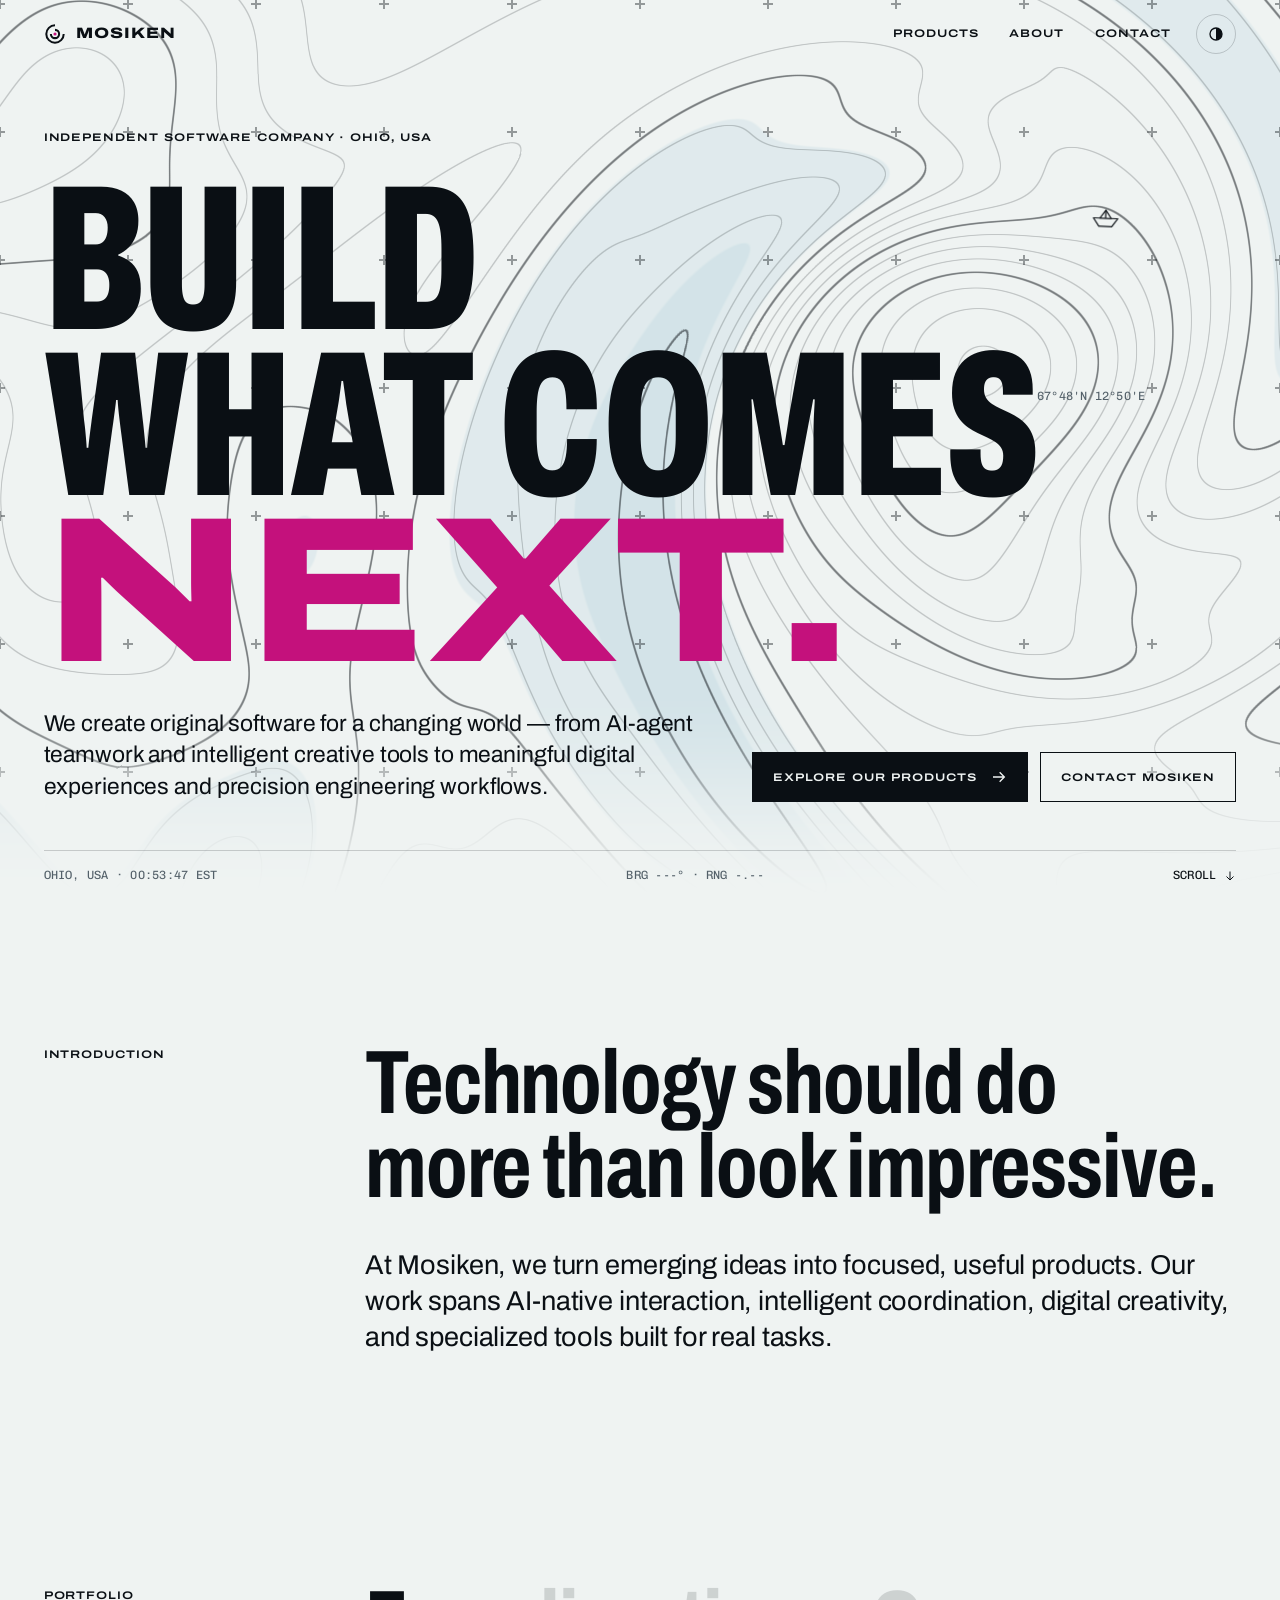
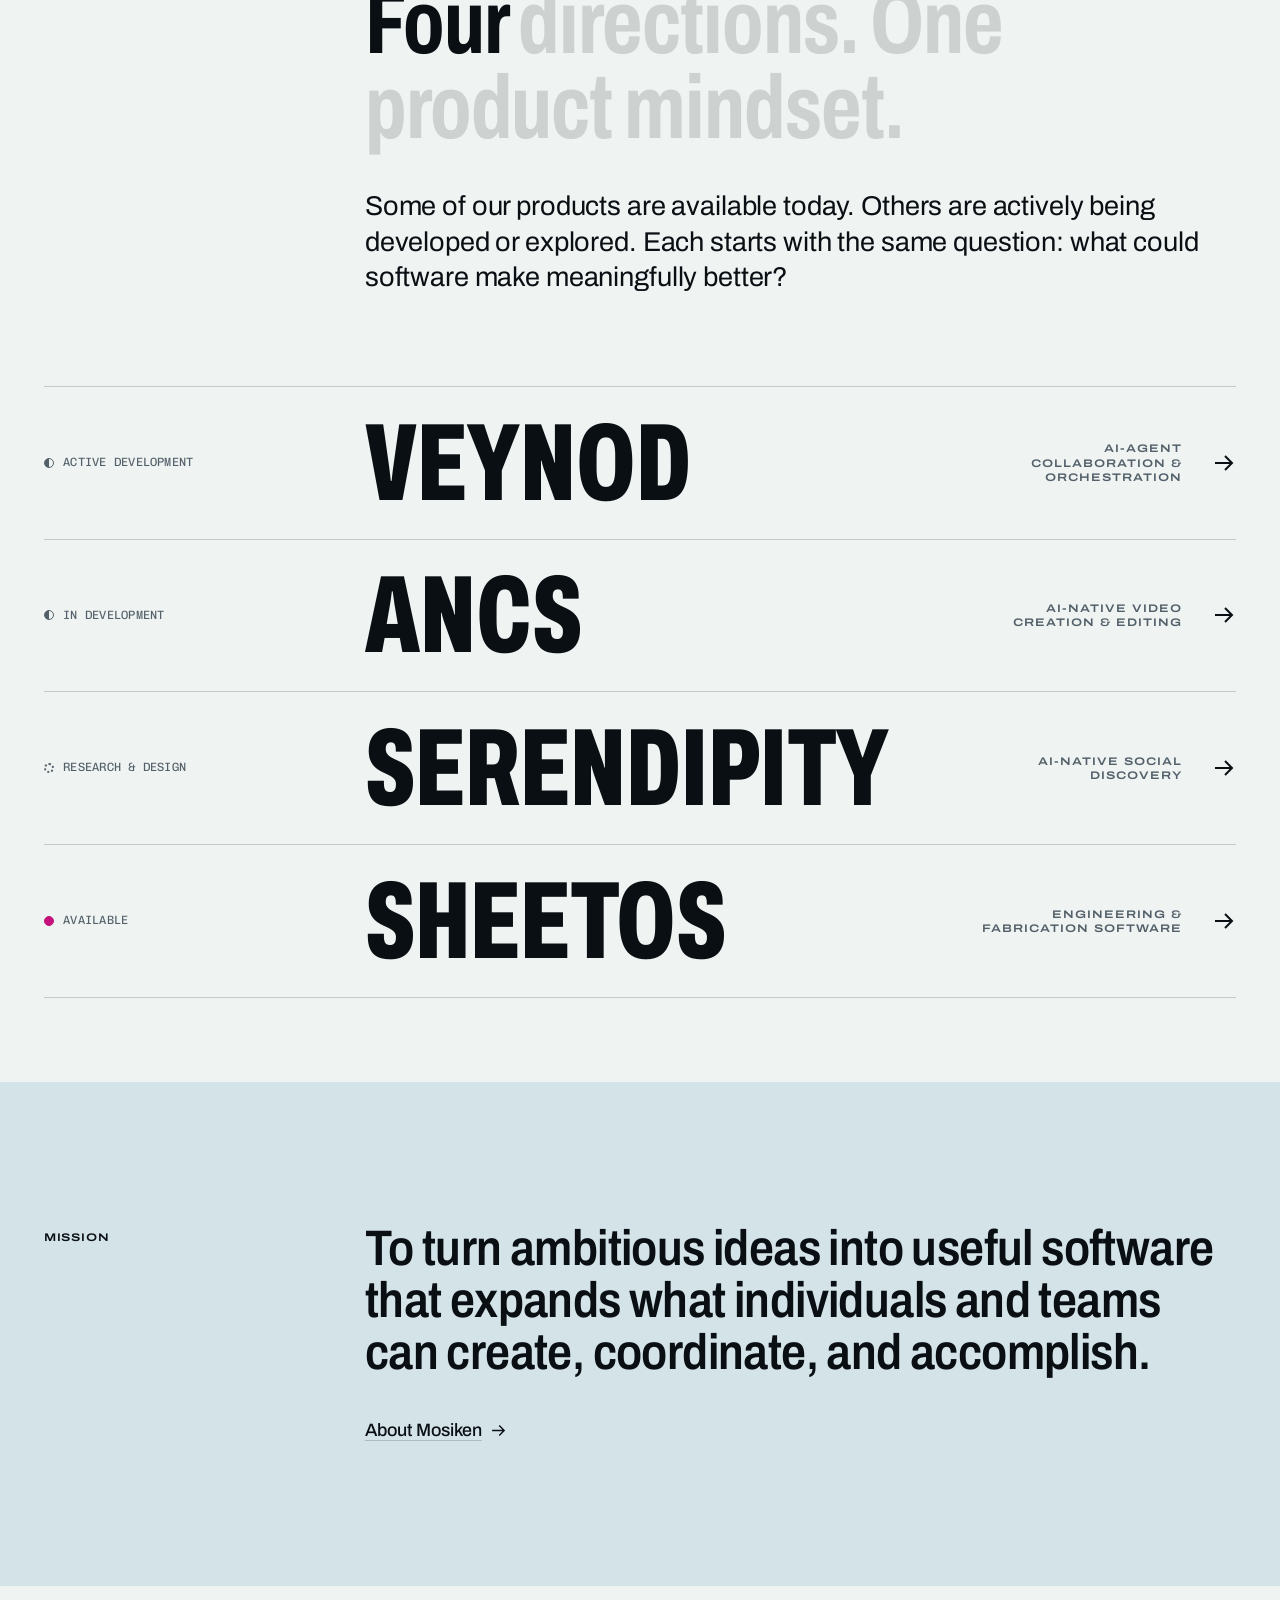
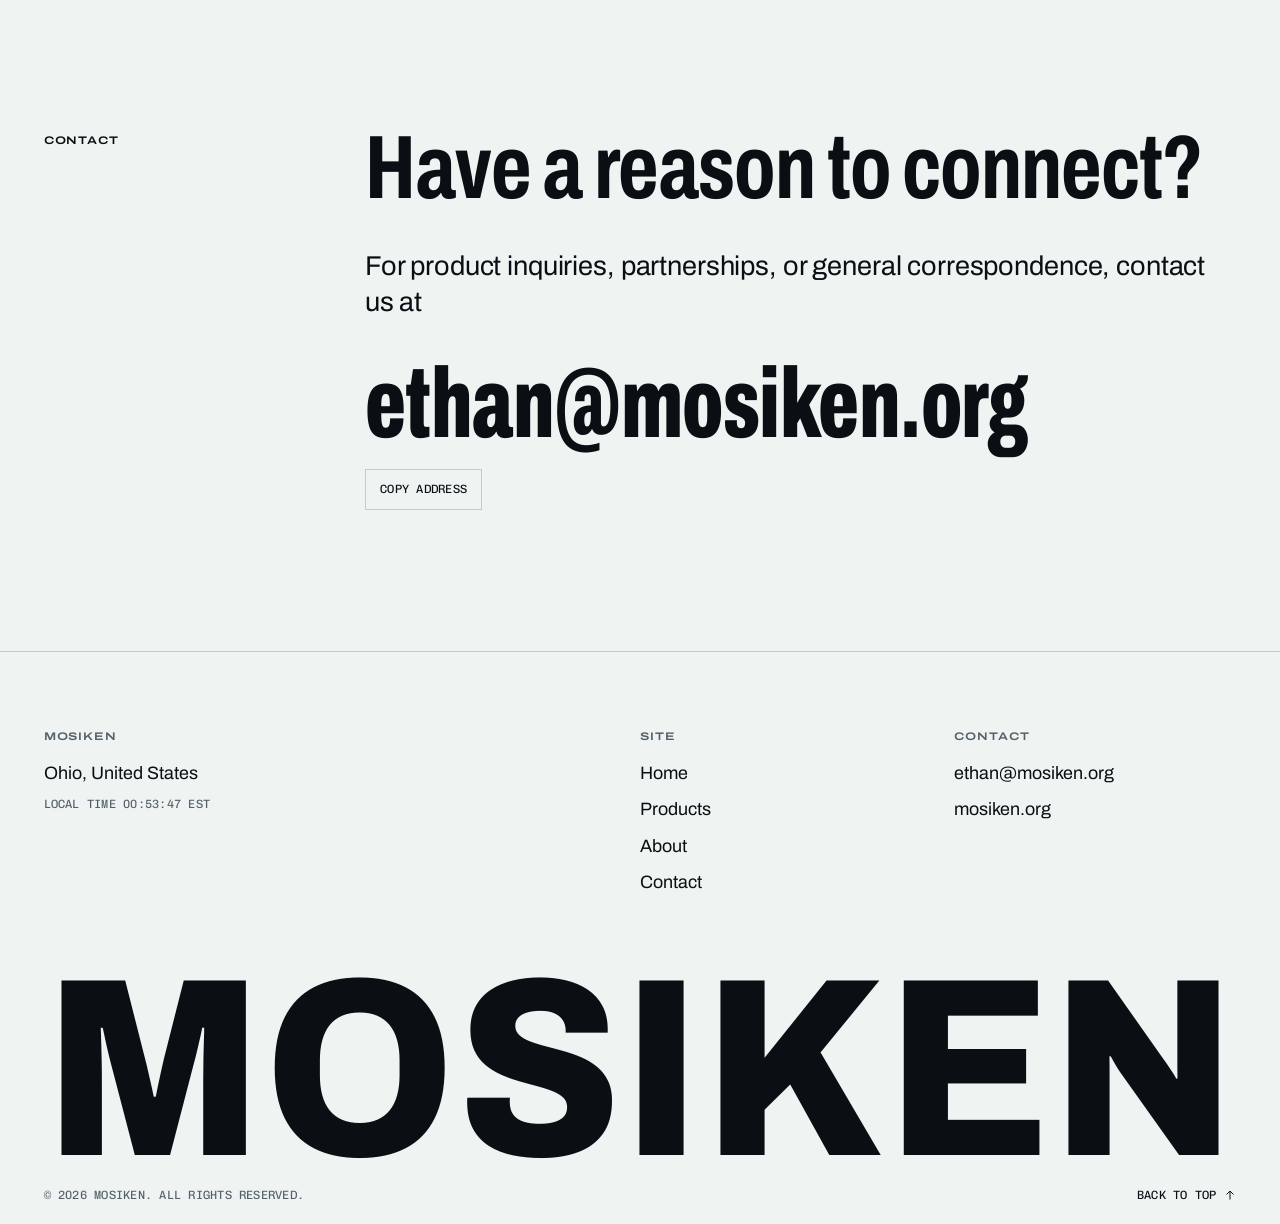
==== index.html @ 94ff61d7 "Build the Mosiken company website A static, dependency-free site for mosiken.org: home, products, ab" ====
<!doctype html>
<!--
  MOSIKEN · mosiken.org

  He'ershingenmosiken is not one place. It is two.
  The second one: 67°44'45"N 12°45'19"E.
-->
<html lang="en">
<head>
  <meta charset="utf-8">
  <meta name="viewport" content="width=device-width, initial-scale=1, viewport-fit=cover">
  <title>Mosiken | AI-Native Software &amp; Digital Product Development</title>
  <meta name="description" content="Mosiken is an Ohio-based software company developing AI-native platforms, creative tools, social applications, and specialized engineering software. Explore our products.">
  <link rel="canonical" href="https://mosiken.org/">
  <meta name="theme-color" content="#EFF3F2" media="(prefers-color-scheme: light)">
  <meta name="theme-color" content="#06090C" media="(prefers-color-scheme: dark)">
  <meta property="og:type" content="website">
  <meta property="og:site_name" content="Mosiken">
  <meta property="og:title" content="Mosiken — Build What Comes Next.">
  <meta property="og:description" content="Original software products across AI collaboration, creative technology, human connection, and engineering.">
  <meta property="og:url" content="https://mosiken.org/">
  <meta property="og:image" content="https://mosiken.org/assets/img/og.png">
  <meta property="og:image:width" content="1200">
  <meta property="og:image:height" content="630">
  <meta property="og:image:alt" content="Mosiken — Build What Comes Next.">
  <meta name="twitter:card" content="summary_large_image">
  <link rel="icon" href="favicon.svg" type="image/svg+xml">
  <link rel="icon" href="favicon.ico" sizes="32x32">
  <link rel="apple-touch-icon" href="assets/img/apple-touch-icon.png">
  <link rel="manifest" href="site.webmanifest">
  <link rel="preload" href="assets/fonts/archivo-variable.woff2" as="font" type="font/woff2" crossorigin>
  <link rel="stylesheet" href="assets/css/main.css">
  <script>(function(){var d=document.documentElement;d.classList.add('js');try{var t=localStorage.getItem('mosiken-theme');if(t==='dark'||t==='light')d.dataset.theme=t}catch(e){}if('IntersectionObserver'in window&&!matchMedia('(prefers-reduced-motion: reduce)').matches){d.classList.add('js-reveal');setTimeout(function(){if(!window.__mosiken)d.classList.remove('js-reveal')},4000)}})();</script>
  <script type="module" src="assets/js/main.js"></script>
  <script type="application/ld+json">{"@context":"https://schema.org","@type":"Organization","name":"Mosiken","url":"https://mosiken.org","logo":"https://mosiken.org/assets/img/icon-512.png","email":"ethan@mosiken.org","slogan":"Build What Comes Next.","description":"Mosiken is an Ohio-based software company developing AI-native platforms, creative tools, intelligent applications, and specialized engineering software.","address":{"@type":"PostalAddress","addressRegion":"OH","addressCountry":"US"}}</script>
</head>
<body>
  <a class="skip" id="top" href="#main">Skip to content</a>

  <header class="site-header">
    <div class="wrap site-header__in">
      <a class="brand" href="index.html" aria-label="Mosiken home">
        <svg class="brand__mark" viewBox="0 0 24 24" fill="none" stroke="currentColor" stroke-width="2.2" aria-hidden="true">
          <path d="M12 2.5a9.5 9.5 0 1 0 9.5 9.5"/>
          <path d="M12 7.5a4.5 4.5 0 1 1-4.5 4.5"/>
          <circle class="eye" cx="12" cy="12" r="1.7"/>
        </svg>
        <span>Mosiken</span>
      </a>
      <div class="site-header__tools">
        <nav class="nav" id="site-nav" aria-label="Primary">
          <a class="nav__home" href="index.html" aria-current="page">Home</a>
          <a href="products.html">Products</a>
          <a href="about.html">About</a>
          <a href="contact.html">Contact</a>
        </nav>
        <button class="icon-btn theme-toggle" type="button" data-theme-toggle aria-label="Switch theme">
          <svg viewBox="0 0 24 24" aria-hidden="true">
            <circle cx="12" cy="12" r="9" fill="none" stroke="currentColor" stroke-width="2"/>
            <path d="M12 3a9 9 0 0 1 0 18z" fill="currentColor"/>
          </svg>
        </button>
        <button class="menu-toggle" type="button" data-menu-toggle aria-expanded="false" aria-controls="site-nav">Menu</button>
      </div>
    </div>
  </header>

  <main id="main">
    <section class="hero" aria-labelledby="hero-title">
      <canvas class="field" data-field aria-hidden="true"></canvas>
      <p class="eye-mark mono" aria-hidden="true">67°48'N 12°50'E</p>
      <div class="wrap hero__body">
        <p class="label">Independent software company · Ohio, USA</p>
        <h1 class="hero__title" id="hero-title">
          <span class="w" style="--n:0"><span>Build</span></span>
          <span class="br"></span>
          <span class="w" style="--n:1"><span>What</span></span>
          <span class="w" style="--n:2"><span>Comes</span></span>
          <span class="br"></span>
          <span class="w w--wide" style="--n:3"><span>Next.</span></span>
        </h1>
        <div class="hero__foot">
          <p class="lead">We create original software for a changing world — from AI-agent teamwork and intelligent creative tools to meaningful digital experiences and precision engineering workflows.</p>
          <div class="actions">
            <a class="btn" href="products.html">Explore Our Products <span class="i i--right" aria-hidden="true"></span></a>
            <a class="btn btn--ghost" href="contact.html">Contact Mosiken</a>
          </div>
        </div>
      </div>
      <div class="wrap">
        <div class="strip mono">
          <p>Ohio, USA · <span data-clock>Eastern Time</span></p>
          <p class="strip__readout" data-readout aria-hidden="true">BRG ---° · RNG -.--</p>
          <a href="#intro">Scroll <span class="i i--down" aria-hidden="true"></span></a>
        </div>
      </div>
    </section>

    <section class="section" id="intro" aria-labelledby="intro-title">
      <div class="wrap sheet">
        <p class="label sheet__margin">Introduction</p>
        <div class="sheet__main">
          <h2 class="display" id="intro-title" data-ink>Technology should do more than look impressive.</h2>
          <p class="lead" data-reveal>At Mosiken, we turn emerging ideas into focused, useful products. Our work spans AI-native interaction, intelligent coordination, digital creativity, and specialized tools built for real tasks.</p>
        </div>
      </div>
    </section>

    <section class="section section--tight" id="portfolio" aria-labelledby="portfolio-title">
      <div class="wrap">
        <div class="sheet">
          <p class="label sheet__margin">Portfolio</p>
          <div class="sheet__main">
            <h2 class="display" id="portfolio-title" data-ink>Four directions. One product mindset.</h2>
            <p class="lead" data-reveal>Some of our products are available today. Others are actively being developed or explored. Each starts with the same question: what could software make meaningfully better?</p>
          </div>
        </div>
        <ul class="index" data-index>
          <li>
            <a class="row" href="products.html#veynod" data-peek-for="veynod">
              <span class="row__status status status--dev">Active development</span>
              <span class="row__main">
                <span class="row__name">Veynod</span>
                <span class="row__cat label">AI-Agent Collaboration &amp; Orchestration</span>
                <span class="row__go i i--right" aria-hidden="true"></span>
              </span>
            </a>
          </li>
          <li>
            <a class="row" href="products.html#ancs" data-peek-for="ancs">
              <span class="row__status status status--dev">In development</span>
              <span class="row__main">
                <span class="row__name">ANCS</span>
                <span class="row__cat label">AI-Native Video Creation &amp; Editing</span>
                <span class="row__go i i--right" aria-hidden="true"></span>
              </span>
            </a>
          </li>
          <li>
            <a class="row" href="products.html#serendipity" data-peek-for="serendipity">
              <span class="row__status status status--research">Research &amp; design</span>
              <span class="row__main">
                <span class="row__name">Serendipity</span>
                <span class="row__cat label">AI-Native Social Discovery</span>
                <span class="row__go i i--right" aria-hidden="true"></span>
              </span>
            </a>
          </li>
          <li>
            <a class="row" href="products.html#sheetos" data-peek-for="sheetos">
              <span class="row__status status status--live">Available</span>
              <span class="row__main">
                <span class="row__name">SheetOS</span>
                <span class="row__cat label">Engineering &amp; Fabrication Software</span>
                <span class="row__go i i--right" aria-hidden="true"></span>
              </span>
            </a>
          </li>
        </ul>
      </div>
      <div class="peek" data-peek aria-hidden="true">
        <div data-plate="veynod"></div>
        <div data-plate="ancs"></div>
        <div data-plate="serendipity"></div>
        <div data-plate="sheetos"></div>
      </div>
    </section>

    <section class="section band" aria-labelledby="mission-title">
      <div class="wrap sheet">
        <h2 class="label sheet__margin" id="mission-title">Mission</h2>
        <div class="sheet__main">
          <p class="display" data-reveal>To turn ambitious ideas into useful software that expands what individuals and teams can create, coordinate, and accomplish.</p>
          <a class="link" href="about.html" data-reveal>About Mosiken <span class="i i--right" aria-hidden="true"></span></a>
        </div>
      </div>
    </section>

    <section class="section" aria-labelledby="connect-title">
      <div class="wrap sheet">
        <p class="label sheet__margin">Contact</p>
        <div class="sheet__main">
          <h2 class="display" id="connect-title" data-ink>Have a reason to connect?</h2>
          <p class="lead" data-reveal>For product inquiries, partnerships, or general correspondence, contact us at</p>
          <div class="mail">
            <a class="mail__address" href="mailto:ethan@mosiken.org" data-copy-source>ethan@mosiken.org</a>
            <button class="copy mono" type="button" data-copy="ethan@mosiken.org"><span data-copy-label>Copy address</span></button>
          </div>
        </div>
      </div>
    </section>
  </main>

  <footer class="site-footer">
    <div class="wrap">
      <div class="site-footer__top">
        <div>
          <h2 class="label">Mosiken</h2>
          <p>Ohio, United States</p>
          <p class="mono soft">Local time <span data-clock>Eastern Time</span></p>
        </div>
        <nav aria-label="Footer">
          <h2 class="label">Site</h2>
          <a href="index.html">Home</a>
          <a href="products.html">Products</a>
          <a href="about.html">About</a>
          <a href="contact.html">Contact</a>
        </nav>
        <div>
          <h2 class="label">Contact</h2>
          <a href="mailto:ethan@mosiken.org">ethan@mosiken.org</a>
          <a href="https://mosiken.org">mosiken.org</a>
        </div>
      </div>
      <div class="wordmark-wrap">
        <div class="wordmark" data-wordmark aria-hidden="true"><span>M</span><span>O</span><span>S</span><span data-fold>I</span><span>K</span><span>E</span><span>N</span></div>
        <p class="clue mono" aria-hidden="true">67°44'45&quot;N 12°45'19&quot;E</p>
      </div>
      <div class="site-footer__base mono">
        <p>© 2026 Mosiken. All rights reserved.</p>
        <a href="#top">Back to top <span class="i i--down" aria-hidden="true"></span></a>
      </div>
    </div>
  </footer>
</body>
</html>
---- assets/css/main.css ----
/* ==========================================================================
   MOSIKEN — mosiken.org
   Layout: a chart sheet. A narrow margin column carries labels and status;
   one wide column carries the content. A single variable family swings
   between ultra-condensed giants and expanded micro-labels.
   ========================================================================== */

/* ---------- Fonts (self-hosted, SIL OFL 1.1 — see assets/fonts) ---------- */

@font-face {
  font-family: "Archivo";
  src: url("../fonts/archivo-variable.woff2") format("woff2");
  font-weight: 100 900;
  font-stretch: 62% 125%;
  font-style: normal;
  font-display: swap;
}

@font-face {
  font-family: "Chivo Mono";
  src: url("../fonts/chivo-mono-variable.woff2") format("woff2");
  font-weight: 100 900;
  font-style: normal;
  font-display: swap;
}

/* ---------- Tokens ---------- */

:root {
  /* Day chart */
  --paper: #EFF3F2;      /* chart paper, deep water */
  --ink: #0A0F14;        /* blue-black printing ink */
  --ink-soft: #536069;   /* secondary text */
  --shoal: #D3E3E8;      /* shallow-water tint */
  --signal: #C4117C;     /* chart magenta: everything you can act on */
  --on-signal: #FFFFFF;
  --rule: color-mix(in srgb, var(--ink) 18%, transparent);

  --font-sans: "Archivo", "Helvetica Neue", Helvetica, Arial, sans-serif;
  --font-mono: "Chivo Mono", ui-monospace, "SF Mono", Menlo, Consolas, monospace;

  --step--1: 0.8125rem;
  --step-0: clamp(1rem, 0.96rem + 0.2vw, 1.125rem);
  --step-1: clamp(1.25rem, 1.1rem + 0.75vw, 1.75rem);
  --step-2: clamp(1.75rem, 1.2rem + 2.4vw, 3.25rem);
  --step-3: clamp(2.5rem, 1.3rem + 5.4vw, 6rem);
  --step-4: clamp(3.25rem, 1rem + 8.6vw, 8.75rem);

  --gutter: clamp(1rem, 3.4vw, 3rem);
  --gap: clamp(1.25rem, 2.4vw, 2.5rem);
  --section: clamp(5rem, 11vw, 11rem);
  --header-h: 4.25rem;

  --ease: cubic-bezier(0.2, 0.7, 0.1, 1);
  --ease-tide: cubic-bezier(0.65, 0, 0.15, 1);

  color-scheme: light;
}

/* Night chart */
@media (prefers-color-scheme: dark) {
  :root:not([data-theme="light"]) {
    --paper: #06090C;
    --ink: #DDE6EA;
    --ink-soft: #8795A0;
    --shoal: #0E1C25;
    --signal: #FF54B4;
    --on-signal: #06090C;
    color-scheme: dark;
  }
}

:root[data-theme="dark"] {
  --paper: #06090C;
  --ink: #DDE6EA;
  --ink-soft: #8795A0;
  --shoal: #0E1C25;
  --signal: #FF54B4;
  --on-signal: #06090C;
  color-scheme: dark;
}

/* ---------- Reset ---------- */

*,
*::before,
*::after {
  box-sizing: border-box;
}

html {
  -webkit-text-size-adjust: 100%;
  text-size-adjust: 100%;
  scroll-padding-top: calc(var(--header-h) + 1rem);
}

body {
  margin: 0;
  min-height: 100svh;
  background: var(--paper);
  color: var(--ink);
  font-family: var(--font-sans);
  font-size: var(--step-0);
  font-weight: 400;
  font-stretch: 100%;
  line-height: 1.55;
  -webkit-font-smoothing: antialiased;
  -moz-osx-font-smoothing: grayscale;
  text-rendering: optimizeLegibility;
  overflow-x: clip;
}

h1,
h2,
h3,
p,
ul,
ol,
dl,
dd,
figure {
  margin: 0;
}

ul,
ol {
  padding: 0;
  list-style: none;
}

img,
svg,
canvas {
  display: block;
  max-width: 100%;
}

a {
  color: inherit;
  text-decoration-thickness: 1px;
  text-underline-offset: 0.22em;
}

button {
  font: inherit;
  color: inherit;
  background: none;
  border: 0;
  padding: 0;
  cursor: pointer;
}

::selection {
  background: var(--signal);
  color: var(--on-signal);
}

:focus-visible {
  outline: 2px solid var(--signal);
  outline-offset: 3px;
}

[hidden] {
  display: none !important;
}

.visually-hidden {
  position: absolute;
  width: 1px;
  height: 1px;
  margin: -1px;
  overflow: hidden;
  clip-path: inset(50%);
  white-space: nowrap;
}

.skip {
  position: fixed;
  top: 0.75rem;
  left: 0.75rem;
  z-index: 100;
  padding: 0.75rem 1rem;
  background: var(--ink);
  color: var(--paper);
  transform: translateY(-200%);
}

.skip:focus {
  transform: none;
}

/* ---------- Type roles ---------- */

.label {
  font-size: 0.6875rem;
  font-weight: 600;
  font-stretch: 125%;
  line-height: 1.3;
  letter-spacing: 0.09em;
  text-transform: uppercase;
}

.mono {
  font-family: var(--font-mono);
  font-size: 0.75rem;
  font-weight: 400;
  line-height: 1.4;
  letter-spacing: 0.02em;
  text-transform: uppercase;
  font-variant-numeric: tabular-nums;
}

.display {
  font-size: var(--step-3);
  font-weight: 700;
  font-stretch: 72%;
  line-height: 0.94;
  letter-spacing: -0.012em;
  text-wrap: balance;
}

.lead {
  font-size: var(--step-1);
  line-height: 1.32;
  letter-spacing: -0.005em;
  max-width: 34em;
  text-wrap: pretty;
}

.prose {
  display: grid;
  gap: 1.1em;
  max-width: 38em;
  color: var(--ink-soft);
  text-wrap: pretty;
}

.prose strong {
  color: var(--ink);
  font-weight: 600;
}

.soft {
  color: var(--ink-soft);
}

/* ---------- Layout ---------- */

.wrap {
  padding-left: max(var(--gutter), env(safe-area-inset-left, 0px));
  padding-right: max(var(--gutter), env(safe-area-inset-right, 0px));
}

.section {
  padding-block: var(--section);
}

.section--tight {
  padding-block: calc(var(--section) * 0.6);
}

.sheet {
  display: grid;
  gap: var(--gap);
}

.sheet > * {
  min-width: 0;
}

.sheet__main {
  display: grid;
  gap: clamp(1.5rem, 3vw, 2.75rem);
  justify-items: start;
}

@media (min-width: 60rem) {
  .sheet {
    grid-template-columns: minmax(0, 3fr) minmax(0, 9fr);
  }

  .sheet__margin {
    padding-top: 0.6em;
  }
}

.rule {
  border: 0;
  border-top: 1px solid var(--rule);
  margin: 0;
}

/* ---------- Icons (mask glyphs; the font subset has no arrows) ---------- */

.i {
  display: inline-block;
  flex: none;
  width: 1em;
  height: 1em;
  background: currentColor;
  -webkit-mask: var(--i) center / contain no-repeat;
  mask: var(--i) center / contain no-repeat;
}

.i--right {
  --i: url("data:image/svg+xml,%3Csvg xmlns='http://www.w3.org/2000/svg' viewBox='0 0 24 24' fill='none' stroke='black' stroke-width='2'%3E%3Cpath d='M3 12h17M13 5l7 7-7 7'/%3E%3C/svg%3E");
}

.i--out {
  --i: url("data:image/svg+xml,%3Csvg xmlns='http://www.w3.org/2000/svg' viewBox='0 0 24 24' fill='none' stroke='black' stroke-width='2'%3E%3Cpath d='M6 18L18 6M8 6h10v10'/%3E%3C/svg%3E");
}

.i--down {
  --i: url("data:image/svg+xml,%3Csvg xmlns='http://www.w3.org/2000/svg' viewBox='0 0 24 24' fill='none' stroke='black' stroke-width='2'%3E%3Cpath d='M12 3v17M5 13l7 7 7-7'/%3E%3C/svg%3E");
}

/* ---------- Buttons and links ---------- */

.btn {
  display: inline-flex;
  align-items: center;
  gap: 0.85rem;
  padding: 1rem 1.25rem;
  border: 1px solid var(--ink);
  background: var(--ink);
  color: var(--paper);
  font-size: 0.6875rem;
  font-weight: 600;
  font-stretch: 125%;
  line-height: 1;
  letter-spacing: 0.09em;
  text-transform: uppercase;
  text-decoration: none;
  white-space: nowrap;
  transition: background-color 0.25s, border-color 0.25s, color 0.25s;
}

.btn .i {
  font-size: 1rem;
  transition: transform 0.35s var(--ease);
}

.btn:hover {
  background: var(--signal);
  border-color: var(--signal);
  color: var(--on-signal);
}

.btn:hover .i--right {
  transform: translateX(0.25rem);
}

.btn:hover .i--out {
  transform: translate(0.15rem, -0.15rem);
}

.btn--ghost {
  background: transparent;
  color: var(--ink);
}

.btn--ghost:hover {
  background: var(--ink);
  border-color: var(--ink);
  color: var(--paper);
}

.actions {
  display: flex;
  flex-wrap: wrap;
  gap: 0.75rem;
}

.link {
  display: inline-flex;
  align-items: center;
  gap: 0.5rem;
  font-weight: 500;
  text-decoration: underline;
  text-decoration-color: var(--rule);
  transition: color 0.2s, text-decoration-color 0.2s;
}

.link:hover {
  color: var(--signal);
  text-decoration-color: currentColor;
}

.link .i {
  font-size: 0.95em;
  transition: transform 0.35s var(--ease);
}

.link:hover .i--right {
  transform: translateX(0.2rem);
}

.link:hover .i--out {
  transform: translate(0.12rem, -0.12rem);
}

/* ---------- Status ---------- */

.status {
  display: inline-flex;
  align-items: center;
  gap: 0.6rem;
  font-family: var(--font-mono);
  font-size: 0.75rem;
  font-weight: 400;
  line-height: 1.3;
  letter-spacing: 0.02em;
  text-transform: uppercase;
}

.status::before {
  content: "";
  flex: none;
  width: 0.625rem;
  height: 0.625rem;
  border: 1.5px solid currentColor;
  border-radius: 50%;
}

.status--live::before {
  background: var(--signal);
  border-color: var(--signal);
  animation: beacon 2.4s ease-out infinite;
}

.status--dev::before {
  background: linear-gradient(90deg, currentColor 50%, transparent 50%);
}

.status--research::before {
  border-style: dotted;
  border-width: 2px;
}

@keyframes beacon {
  0% {
    box-shadow: 0 0 0 0 color-mix(in srgb, var(--signal) 55%, transparent);
  }
  70%,
  100% {
    box-shadow: 0 0 0 0.6rem transparent;
  }
}

/* ---------- Header ---------- */

.site-header {
  position: fixed;
  inset: 0 0 auto;
  z-index: 50;
  padding-top: env(safe-area-inset-top, 0px);
  border-bottom: 1px solid transparent;
  transition: background-color 0.3s, border-color 0.3s;
}

.site-header.is-stuck {
  background: color-mix(in srgb, var(--paper) 84%, transparent);
  -webkit-backdrop-filter: blur(14px);
  backdrop-filter: blur(14px);
  border-bottom-color: var(--rule);
}

.site-header__in {
  display: flex;
  align-items: center;
  justify-content: space-between;
  gap: 1rem;
  height: var(--header-h);
}

.brand {
  display: inline-flex;
  align-items: center;
  gap: 0.65rem;
  font-size: 0.9375rem;
  font-weight: 800;
  font-stretch: 125%;
  letter-spacing: 0.07em;
  text-transform: uppercase;
  text-decoration: none;
}

.brand__mark {
  width: 1.375rem;
  height: 1.375rem;
  transition: transform 0.9s var(--ease-tide);
}

.brand:hover .brand__mark {
  transform: rotate(-270deg);
}

.brand__mark .eye {
  fill: var(--signal);
  stroke: none;
}

.site-header__tools {
  display: flex;
  align-items: center;
  gap: clamp(0.75rem, 2vw, 2rem);
}

.nav {
  display: flex;
  align-items: center;
  gap: clamp(1rem, 2.4vw, 2.25rem);
}

.nav a {
  position: relative;
  padding-block: 0.6rem;
  font-size: 0.6875rem;
  font-weight: 600;
  font-stretch: 125%;
  letter-spacing: 0.09em;
  text-transform: uppercase;
  text-decoration: none;
}

.nav a::after {
  content: "";
  position: absolute;
  left: 0;
  right: 0;
  bottom: 0.25rem;
  height: 1px;
  background: currentColor;
  transform: scaleX(0);
  transform-origin: right;
  transition: transform 0.4s var(--ease);
}

.nav a:hover::after,
.nav a[aria-current="page"]::after {
  transform: scaleX(1);
  transform-origin: left;
}

.nav a[aria-current="page"] {
  color: var(--signal);
}

.nav__home {
  display: none;
}

.icon-btn {
  display: inline-grid;
  place-items: center;
  width: 2.5rem;
  height: 2.5rem;
  border: 1px solid var(--rule);
  border-radius: 50%;
  transition: border-color 0.2s, background-color 0.2s, color 0.2s;
}

.icon-btn:hover {
  border-color: var(--ink);
  background: var(--ink);
  color: var(--paper);
}

.theme-toggle svg {
  width: 1rem;
  height: 1rem;
  transition: transform 0.6s var(--ease-tide);
}

:root[data-theme="dark"] .theme-toggle svg {
  transform: rotate(180deg);
}

@media (prefers-color-scheme: dark) {
  :root:not([data-theme="light"]) .theme-toggle svg {
    transform: rotate(180deg);
  }
}

.menu-toggle {
  display: none;
  align-items: center;
  height: 2.5rem;
  padding-inline: 1rem;
  border: 1px solid var(--rule);
  border-radius: 2rem;
  font-size: 0.6875rem;
  font-weight: 600;
  font-stretch: 125%;
  letter-spacing: 0.09em;
  text-transform: uppercase;
}

@media (max-width: 47.99rem) {
  .menu-toggle {
    display: inline-flex;
  }

  .nav {
    position: fixed;
    inset: 0;
    z-index: -1;
    flex-direction: column;
    align-items: flex-start;
    justify-content: flex-end;
    gap: 0;
    padding: calc(var(--header-h) + 2rem) max(var(--gutter), env(safe-area-inset-right, 0px))
      calc(2.5rem + env(safe-area-inset-bottom, 0px)) max(var(--gutter), env(safe-area-inset-left, 0px));
    background: var(--paper);
    visibility: hidden;
    opacity: 0;
    transition: opacity 0.3s, visibility 0s 0.3s;
  }

  .nav a {
    width: 100%;
    padding-block: 0.1em;
    border-top: 1px solid var(--rule);
    font-size: clamp(3.25rem, 19vw, 6rem);
    font-weight: 800;
    font-stretch: 62%;
    line-height: 1;
    letter-spacing: 0;
  }

  .nav a::after {
    display: none;
  }

  .nav__home {
    display: block;
  }

  .menu-open .nav {
    visibility: visible;
    opacity: 1;
    transition-delay: 0s;
  }

  .menu-open .site-header {
    background: var(--paper);
    -webkit-backdrop-filter: none;
    backdrop-filter: none;
    border-bottom-color: transparent;
  }

  .menu-open {
    overflow: hidden;
  }
}

/* ---------- Home hero ---------- */

.hero {
  position: relative;
  isolation: isolate;
  display: grid;
  grid-template-rows: 1fr auto;
  min-height: min(100svh, 64rem);
  padding-top: calc(var(--header-h) + env(safe-area-inset-top, 0px));
  overflow: clip;
}

.field {
  position: absolute;
  inset: 0;
  z-index: -1;
  width: 100%;
  height: 100%;
  pointer-events: none;
}

.hero__body {
  display: grid;
  align-content: end;
  gap: clamp(1.25rem, 2.6vw, 2.25rem);
  padding-block: clamp(1.5rem, 4vw, 3rem);
}

.hero__title {
  --size: min(23.4vw, 21svh);
  font-size: var(--size);
  font-weight: 800;
  font-stretch: 62%;
  line-height: 0.8;
  letter-spacing: -0.005em;
  text-transform: uppercase;
}

.hero__title .w {
  display: block;
  overflow: clip;
  padding-block: 0.06em;
  margin-block: -0.06em;
}

.hero__title .w > span {
  display: inline-block;
  animation: rise 1s var(--ease) both;
  animation-delay: calc(var(--n) * 90ms + 120ms);
}

.hero__title .w--wide > span {
  color: var(--signal);
  font-stretch: 125%;
  animation: rise 1s var(--ease) both, tide 1.3s var(--ease-tide) both;
  animation-delay: calc(var(--n) * 90ms + 120ms), 700ms;
}

@media (min-width: 48rem) {
  .hero__title {
    --size: min(18.4vw, 23svh);
  }

  .hero__title .w {
    display: inline-block;
    vertical-align: top;
  }

  .hero__title .br {
    display: block;
  }
}

@keyframes rise {
  from {
    transform: translateY(108%);
  }
}

@keyframes tide {
  from {
    font-stretch: 62%;
  }
}

@media (max-width: 30rem) {
  .hero__body > .label {
    font-stretch: 104%;
    letter-spacing: 0.07em;
  }
}

.hero__foot {
  display: grid;
  gap: var(--gap);
  align-items: end;
}

.hero__foot .lead {
  max-width: 31em;
  font-size: clamp(1.0625rem, 0.95rem + 0.6vw, 1.4375rem);
  line-height: 1.38;
}

@media (min-width: 60rem) {
  .hero__foot {
    grid-template-columns: minmax(0, 1fr) auto;
  }
}

.strip {
  display: flex;
  align-items: center;
  justify-content: space-between;
  gap: 1rem;
  padding-block: 1rem;
  border-top: 1px solid var(--rule);
  color: var(--ink-soft);
}

.strip > * {
  white-space: nowrap;
}

.strip a {
  display: inline-flex;
  align-items: center;
  gap: 0.5rem;
  color: var(--ink);
  text-decoration: none;
}

.strip a .i {
  animation: bob 2.4s var(--ease-tide) infinite;
}

@keyframes bob {
  50% {
    transform: translateY(0.2rem);
  }
}

.strip__readout {
  display: none;
}

@media (hover: hover) and (pointer: fine) and (min-width: 60rem) {
  .strip__readout {
    display: block;
  }
}

/* ---------- Page head (inner pages) ---------- */

.page-head {
  padding-top: calc(var(--header-h) + env(safe-area-inset-top, 0px) + clamp(3rem, 9vw, 8rem));
  padding-bottom: clamp(3rem, 7vw, 6rem);
}

.page-head__title {
  font-size: var(--step-4);
  font-weight: 800;
  font-stretch: 62%;
  line-height: 0.84;
  letter-spacing: -0.005em;
  text-transform: uppercase;
  text-wrap: balance;
}

.page-head__title em {
  font-style: normal;
  font-stretch: 125%;
  color: var(--signal);
}

.page-head .sheet__main {
  gap: clamp(1.75rem, 4vw, 3.5rem);
}

/* ---------- Statement ("inking" headline) ---------- */

.js [data-ink] .word {
  opacity: calc(0.14 + 0.86 * var(--o, 1));
  transition: opacity 0.25s linear;
}

/* ---------- Product index (home) ---------- */

.index {
  margin-top: clamp(3rem, 7vw, 6rem);
  border-bottom: 1px solid var(--rule);
}

.row {
  display: grid;
  align-items: center;
  gap: 0.9rem var(--gap);
  padding-block: clamp(1.25rem, 2.4vw, 2rem);
  border-top: 1px solid var(--rule);
  text-decoration: none;
}

.row > * {
  min-width: 0;
}

.row__status {
  color: var(--ink-soft);
}

.row__main {
  display: grid;
  grid-template-columns: minmax(0, 1fr) auto;
  grid-template-areas:
    "name go"
    "cat cat";
  align-items: center;
  gap: 0.75rem var(--gap);
}

.row__name {
  grid-area: name;
  font-size: clamp(3.5rem, 1.6rem + 6.6vw, 7.5rem);
  font-weight: 800;
  font-stretch: 62%;
  line-height: 0.82;
  text-transform: uppercase;
  white-space: nowrap;
  transition: font-stretch 0.7s var(--ease-tide), color 0.3s;
}

.row__cat {
  grid-area: cat;
  color: var(--ink-soft);
  transition: opacity 0.3s;
}

.row__go {
  grid-area: go;
  font-size: 1.5rem;
  transition: transform 0.5s var(--ease), color 0.3s;
}

@media (min-width: 60rem) {
  .row {
    grid-template-columns: minmax(0, 3fr) minmax(0, 9fr);
  }

  .row__main {
    grid-template-columns: minmax(0, 1fr) minmax(0, 13rem) auto;
    grid-template-areas: "name cat go";
  }

  .row__cat {
    text-align: right;
  }
}

/* The widening name needs the room the category occupies. */
@media (hover: hover) and (min-width: 60rem) {
  .row:hover .row__cat,
  .row:focus-visible .row__cat {
    opacity: 0;
  }
}

@media (hover: hover) {
  .row:hover .row__name,
  .row:focus-visible .row__name {
    font-stretch: 84%;
    color: var(--signal);
  }

  .row:hover .row__go,
  .row:focus-visible .row__go {
    transform: translateX(0.4rem);
    color: var(--signal);
  }
}

/* Floating plate that follows the pointer over the index */

.peek {
  position: fixed;
  top: 0;
  left: 0;
  z-index: 40;
  width: clamp(15rem, 22vw, 21rem);
  pointer-events: none;
  opacity: 0;
  transform: translate3d(var(--x, 0), var(--y, 0), 0) scale(0.9);
  transition: opacity 0.3s, scale 0.3s;
  will-change: transform;
}

.peek.is-on {
  opacity: 1;
}

.peek .plate {
  display: none;
  border: 1px solid var(--ink);
}

.peek .plate.is-on {
  display: block;
}

/* ---------- Plates (generated diagrams) ---------- */

.plate {
  aspect-ratio: 4 / 3;
  max-width: 100%;
  background: var(--shoal);
  color: var(--ink);
  overflow: hidden;
}

.plate svg {
  width: 100%;
  height: 100%;
  fill: none;
  stroke: currentColor;
  stroke-width: 1.25;
  stroke-linecap: square;
}

.plate .faint {
  opacity: 0.35;
}

.plate .solid {
  fill: currentColor;
  stroke: none;
}

.plate .paper {
  fill: var(--paper);
}

.plate .sig {
  stroke: var(--signal);
}

.plate .sig-fill {
  fill: var(--signal);
  stroke: none;
}

.plate .dash {
  stroke-dasharray: 3 5;
}

.plate .draw {
  stroke-dasharray: 1;
  stroke-dashoffset: 0;
}

.plate.is-live .draw {
  animation: draw 2.2s var(--ease-tide) both;
  animation-delay: calc(var(--d, 0) * 60ms);
}

@keyframes draw {
  from {
    stroke-dashoffset: 1;
  }
}

.plate .playhead {
  animation: sweep 6s linear infinite;
  animation-play-state: paused;
}

.plate.is-live .playhead {
  animation-play-state: running;
}

@keyframes sweep {
  from {
    transform: translateX(0);
  }
  to {
    transform: translateX(248px);
  }
}

.plate .ping {
  transform-box: fill-box;
  transform-origin: center;
  animation: ping 2.6s ease-out infinite;
  animation-play-state: paused;
}

.plate.is-live .ping {
  animation-play-state: running;
}

@keyframes ping {
  from {
    transform: scale(0.4);
    opacity: 1;
  }
  to {
    transform: scale(2.4);
    opacity: 0;
  }
}

/* ---------- Band (tinted statement) ---------- */

.band {
  background: var(--shoal);
}

.band .display {
  font-size: var(--step-2);
  font-stretch: 86%;
  font-weight: 600;
  line-height: 1.04;
  max-width: 22em;
  text-wrap: pretty;
}

.pair {
  display: grid;
  gap: clamp(2.5rem, 6vw, 5rem) var(--gap);
}

.pair > * {
  display: grid;
  align-content: start;
  gap: 1.25rem;
  min-width: 0;
}

@media (min-width: 60rem) {
  .pair {
    grid-template-columns: repeat(2, minmax(0, 1fr));
  }
}

/* ---------- Principles ---------- */

.principles {
  display: grid;
  gap: 0 var(--gap);
  width: 100%;
}

.principles > li {
  display: grid;
  align-content: start;
  gap: 0.9rem;
  padding-block: clamp(1.5rem, 3vw, 2.5rem);
  border-top: 1px solid var(--rule);
}

.principles h3 {
  font-size: var(--step-2);
  font-weight: 700;
  font-stretch: 72%;
  line-height: 0.98;
  letter-spacing: -0.01em;
}

.principles p {
  max-width: 30em;
  color: var(--ink-soft);
}

@media (min-width: 48rem) {
  .principles {
    grid-template-columns: repeat(2, minmax(0, 1fr));
  }
}

/* ---------- Facts ---------- */

.facts {
  width: 100%;
  border-bottom: 1px solid var(--rule);
}

.facts > div {
  display: grid;
  gap: 0.35rem var(--gap);
  padding-block: 1.1rem;
  border-top: 1px solid var(--rule);
}

.facts dt {
  color: var(--ink-soft);
  padding-top: 0.3em;
}

.facts dd {
  font-size: var(--step-1);
  font-stretch: 86%;
  font-weight: 500;
  line-height: 1.2;
  overflow-wrap: anywhere;
}

@media (min-width: 40rem) {
  .facts > div {
    grid-template-columns: minmax(0, 4fr) minmax(0, 8fr);
  }
}

/* ---------- Products page ---------- */

.jump {
  display: grid;
  width: 100%;
  border-bottom: 1px solid var(--rule);
}

.jump a {
  display: grid;
  grid-template-columns: minmax(0, 1fr) auto;
  align-items: center;
  gap: 0.25rem var(--gap);
  padding-block: 1rem;
  border-top: 1px solid var(--rule);
  text-decoration: none;
  transition: color 0.2s;
}

.jump a:hover {
  color: var(--signal);
}

.jump__name {
  font-size: var(--step-1);
  font-weight: 700;
  font-stretch: 86%;
  line-height: 1.1;
}

.jump .status {
  color: var(--ink-soft);
}

@media (min-width: 60rem) {
  .jump {
    grid-template-columns: repeat(4, minmax(0, 1fr));
    gap: 0 var(--gap);
  }

  .jump a {
    grid-template-columns: minmax(0, 1fr);
    align-content: start;
    gap: 0.6rem;
    padding-block: 1.25rem 1.75rem;
  }
}

.product {
  padding-block: clamp(3.5rem, 8vw, 7.5rem);
  border-top: 1px solid var(--rule);
}

.product__head {
  display: grid;
  gap: 1rem;
}

.product__name {
  font-size: min(18.6vw, 17rem);
  font-weight: 800;
  font-stretch: 62%;
  line-height: 0.78;
  text-transform: uppercase;
  margin-left: -0.03em;
}

.product__meta {
  display: flex;
  flex-wrap: wrap;
  align-items: baseline;
  justify-content: space-between;
  gap: 0.5rem 2rem;
}

.product__grid {
  display: grid;
  gap: clamp(2rem, 5vw, 4rem) var(--gap);
  margin-top: clamp(2rem, 5vw, 4.5rem);
}

.product__grid > * {
  min-width: 0;
}

.product__body {
  display: grid;
  align-content: start;
  justify-items: start;
  gap: clamp(1.25rem, 2.4vw, 2rem);
}

.product__body .lead {
  font-weight: 500;
  font-stretch: 86%;
}

@media (min-width: 60rem) {
  .product__grid {
    grid-template-columns: minmax(0, 5fr) minmax(0, 1fr) minmax(0, 6fr);
  }

  .product__plate {
    grid-column: 1;
    position: sticky;
    top: calc(var(--header-h) + 1.5rem);
    align-self: start;
  }

  .product__body {
    grid-column: 3;
  }

  .product:nth-of-type(even) .product__plate {
    grid-column: 3;
    grid-row: 1;
  }

  .product:nth-of-type(even) .product__body {
    grid-column: 1;
    grid-row: 1;
  }

  .product:nth-of-type(even) .product__grid {
    grid-template-columns: minmax(0, 6fr) minmax(0, 1fr) minmax(0, 5fr);
  }
}

.tags {
  display: flex;
  flex-wrap: wrap;
  gap: 0.5rem;
}

.tags li {
  padding: 0.5rem 0.7rem;
  border: 1px solid var(--rule);
  font-family: var(--font-mono);
  font-size: 0.6875rem;
  line-height: 1;
  letter-spacing: 0.02em;
  text-transform: uppercase;
  white-space: nowrap;
}

.links {
  display: flex;
  flex-wrap: wrap;
  gap: 0.75rem 1.75rem;
}

/* ---------- Contact ---------- */

.mail {
  display: grid;
  justify-items: start;
  gap: 1.25rem;
  width: 100%;
}

.mail__address {
  max-width: 100%;
  font-size: clamp(2rem, 0.6rem + 7vw, 7.5rem);
  font-weight: 800;
  font-stretch: 62%;
  line-height: 0.9;
  letter-spacing: -0.005em;
  text-decoration: none;
  overflow-wrap: anywhere;
  transition: font-stretch 0.7s var(--ease-tide), color 0.3s;
}

@media (hover: hover) {
  .mail__address:hover {
    color: var(--signal);
    font-stretch: 78%;
  }
}

.topics {
  display: grid;
  width: 100%;
  border-bottom: 1px solid var(--rule);
}

.topics a {
  display: flex;
  align-items: center;
  justify-content: space-between;
  gap: 1rem;
  padding-block: 1.1rem;
  border-top: 1px solid var(--rule);
  font-size: var(--step-1);
  font-weight: 600;
  font-stretch: 86%;
  line-height: 1.1;
  text-decoration: none;
  transition: color 0.2s, padding-left 0.4s var(--ease);
}

.topics a:hover {
  color: var(--signal);
  padding-left: 0.5rem;
}

/* ---------- Footer ---------- */

.site-footer {
  border-top: 1px solid var(--rule);
  padding-bottom: env(safe-area-inset-bottom, 0px);
  overflow: clip;
}

.site-footer__top {
  display: grid;
  gap: 2.5rem var(--gap);
  padding-block: clamp(2.5rem, 6vw, 5rem);
}

.site-footer__top > * {
  display: grid;
  align-content: start;
  justify-items: start;
  gap: 0.55rem;
  min-width: 0;
}

.site-footer__top a {
  text-decoration: none;
}

.site-footer__top a:hover {
  color: var(--signal);
}

.site-footer h2 {
  color: var(--ink-soft);
  margin-bottom: 0.5rem;
}

@media (min-width: 48rem) {
  .site-footer__top {
    grid-template-columns: minmax(0, 6fr) minmax(0, 3fr) minmax(0, 3fr);
  }
}

.wordmark {
  display: flex;
  justify-content: space-between;
  font-size: 21.5vw;
  font-weight: 800;
  font-stretch: 92%;
  line-height: 0.76;
  text-transform: uppercase;
  white-space: nowrap;
  user-select: none;
  -webkit-user-select: none;
  touch-action: pan-y;
}

.wordmark span {
  display: block;
}

.site-footer__base {
  display: flex;
  flex-wrap: wrap;
  justify-content: space-between;
  gap: 0.5rem 2rem;
  padding-block: 1.25rem;
  color: var(--ink-soft);
}

.site-footer__base a {
  display: inline-flex;
  align-items: center;
  gap: 0.5rem;
  color: var(--ink);
  text-decoration: none;
}

.site-footer__base .i {
  transform: rotate(180deg);
}

/* ---------- Copy feedback ---------- */

.copy {
  display: inline-flex;
  align-items: center;
  gap: 0.6rem;
  padding: 0.7rem 0.9rem;
  border: 1px solid var(--rule);
  transition: border-color 0.2s, background-color 0.2s, color 0.2s;
}

.copy:hover {
  border-color: var(--ink);
}

.copy.is-done {
  border-color: var(--signal);
  background: var(--signal);
  color: var(--on-signal);
}

/* ---------- Reveal on scroll (only when JS has opted in) ---------- */

.js-reveal [data-reveal] {
  opacity: 0;
  transform: translateY(1.5rem);
  transition: opacity 0.9s var(--ease), transform 0.9s var(--ease);
  transition-delay: calc(var(--i, 0) * 80ms);
}

.js-reveal [data-reveal].is-in {
  opacity: 1;
  transform: none;
}

/* ---------- Page transitions ---------- */

@media (prefers-reduced-motion: no-preference) {
  @view-transition {
    navigation: auto;
  }
}

::view-transition-old(root) {
  animation: vt-out 0.22s ease both;
}

::view-transition-new(root) {
  animation: vt-in 0.5s var(--ease) both;
}

@keyframes vt-out {
  to {
    opacity: 0;
  }
}

@keyframes vt-in {
  from {
    opacity: 0;
    transform: translateY(0.75rem);
  }
}

/* ---------- 404 ---------- */

.lost {
  position: relative;
  isolation: isolate;
  display: grid;
  align-content: end;
  min-height: min(100svh, 56rem);
  padding-top: calc(var(--header-h) + 3rem);
  padding-bottom: clamp(2rem, 5vw, 4rem);
  overflow: clip;
}

.lost .sheet__main {
  gap: 1.75rem;
}

/* ---------- Motion preferences ---------- */

@media (prefers-reduced-motion: reduce) {
  *,
  *::before,
  *::after {
    animation: none !important;
    transition: none !important;
    scroll-behavior: auto !important;
  }
}

@media (prefers-reduced-motion: no-preference) {
  html {
    scroll-behavior: smooth;
  }
}

/* ---------- Print ---------- */

@media print {
  .site-header,
  .field,
  .peek,
  .wordmark,
  .strip {
    display: none !important;
  }

  .hero {
    min-height: 0;
  }
}

/* ---------- Field furniture ---------- */

.boat {
  position: absolute;
  top: 0;
  left: 0;
  z-index: -1;
  width: 1.625rem;
  height: auto;
  overflow: visible;
  fill: var(--paper);
  stroke: var(--ink);
  stroke-width: 1.5;
  stroke-linejoin: round;
  pointer-events: none;
  will-change: transform;
}

.eye-mark {
  display: none;
  position: absolute;
  left: var(--eye-x, 80%);
  top: var(--eye-y, 42%);
  z-index: -1;
  padding: 0.6rem 0 0 0.8rem;
  color: var(--ink-soft);
  white-space: nowrap;
  pointer-events: none;
}

.has-field > .eye-mark {
  display: block;
}

.has-field[data-eye="tall"] > .eye-mark {
  width: min-content;
  white-space: normal;
}

/* ---------- Wordmark: the letter that folds away ---------- */

.wordmark-wrap {
  position: relative;
}

.wordmark [data-fold] {
  max-width: 0.7em;
  overflow-x: clip;
  transition: max-width 0.9s var(--ease-tide), opacity 0.5s;
}

.wordmark.is-folded [data-fold] {
  max-width: 0;
  opacity: 0;
}

.clue {
  position: absolute;
  right: 0;
  bottom: 100%;
  padding-bottom: 0.75rem;
  color: var(--signal);
  opacity: 0;
  transition: opacity 0.6s;
  pointer-events: none;
}

.wordmark.is-folded + .clue {
  opacity: 1;
  transition-delay: 0.5s;
}
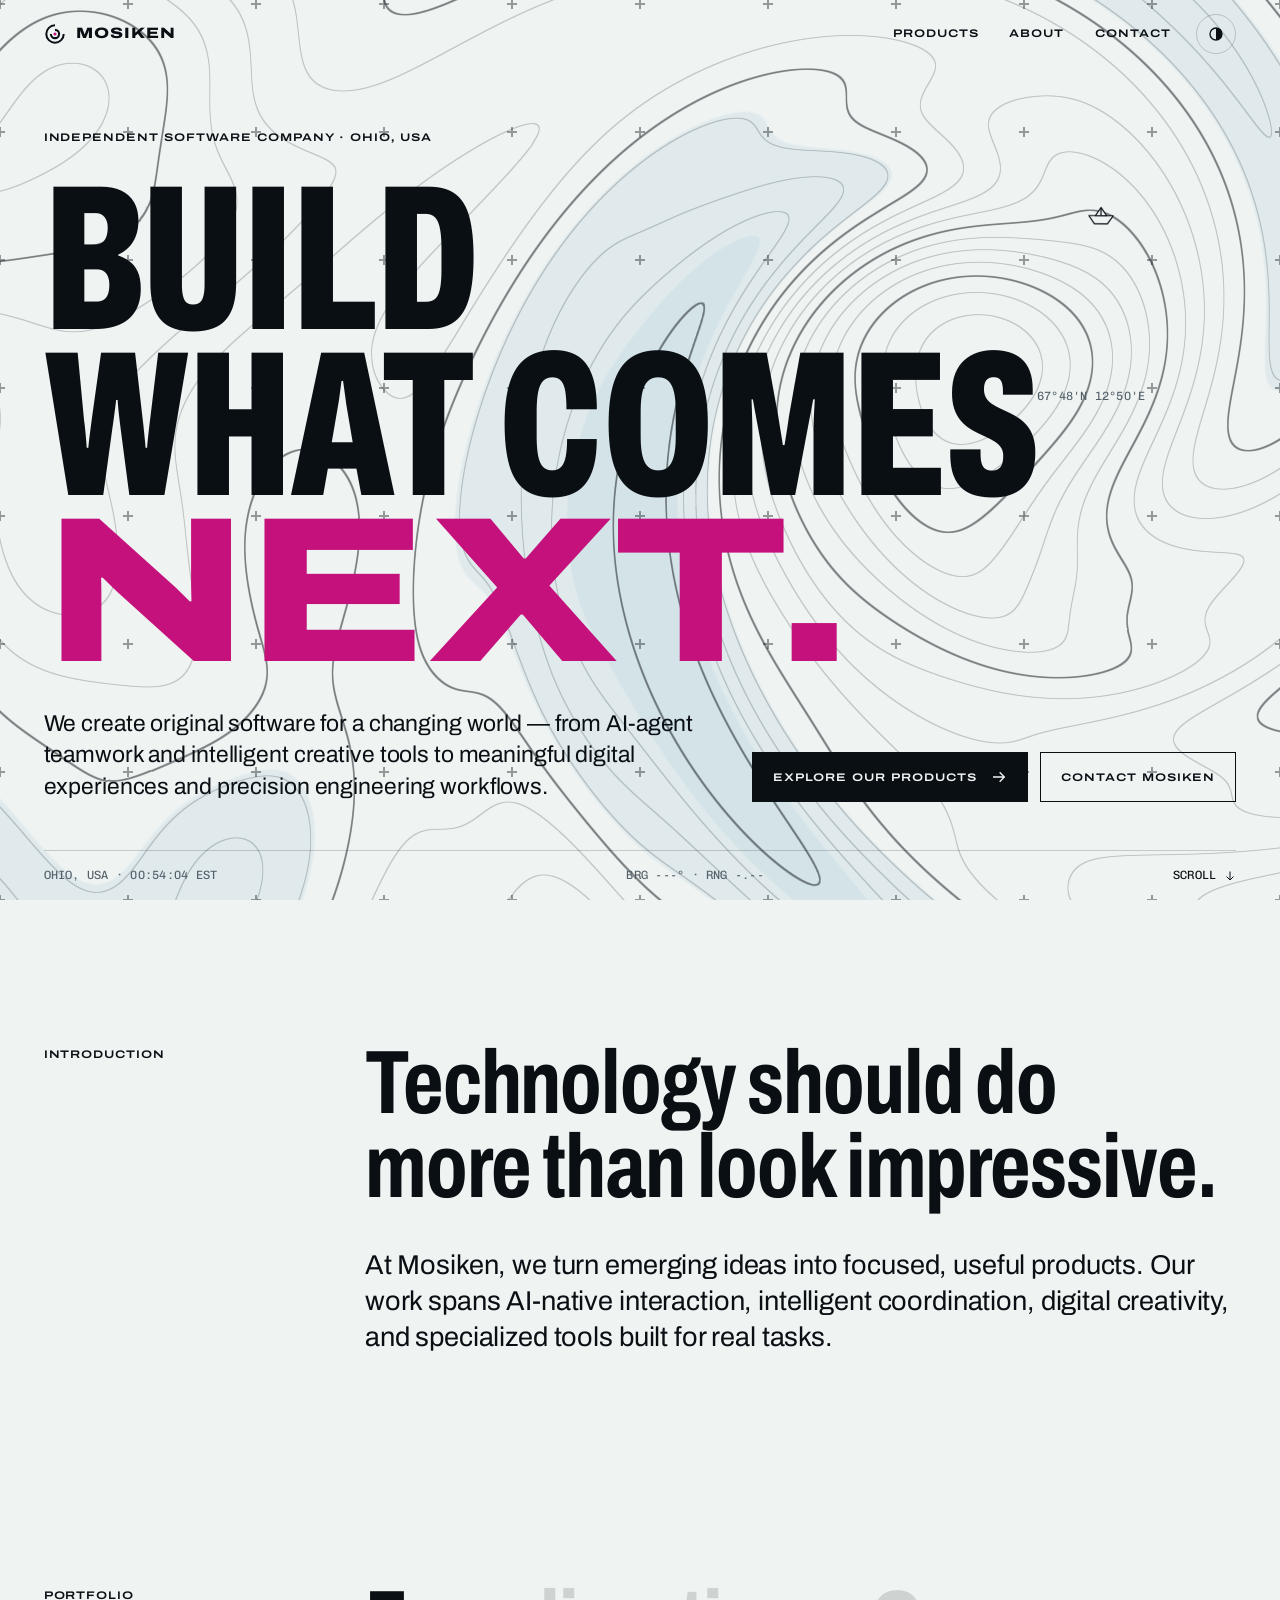
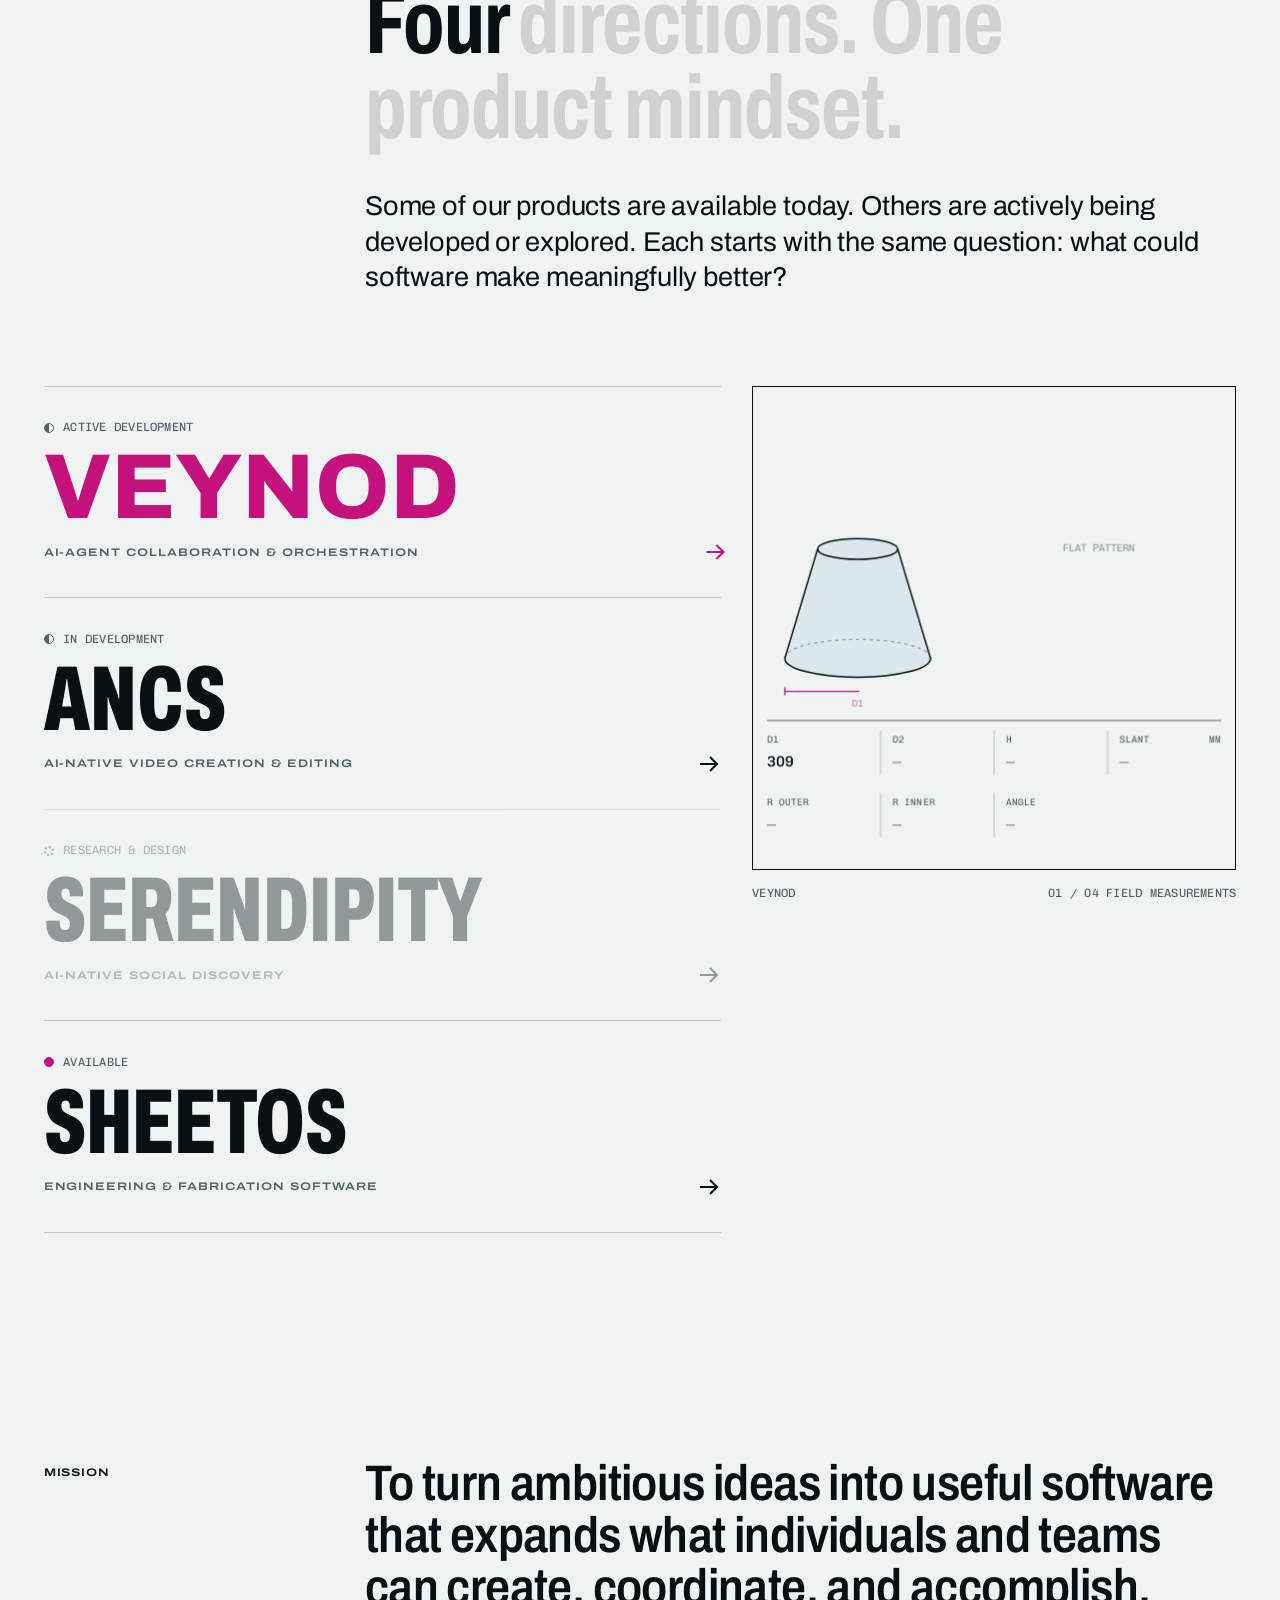
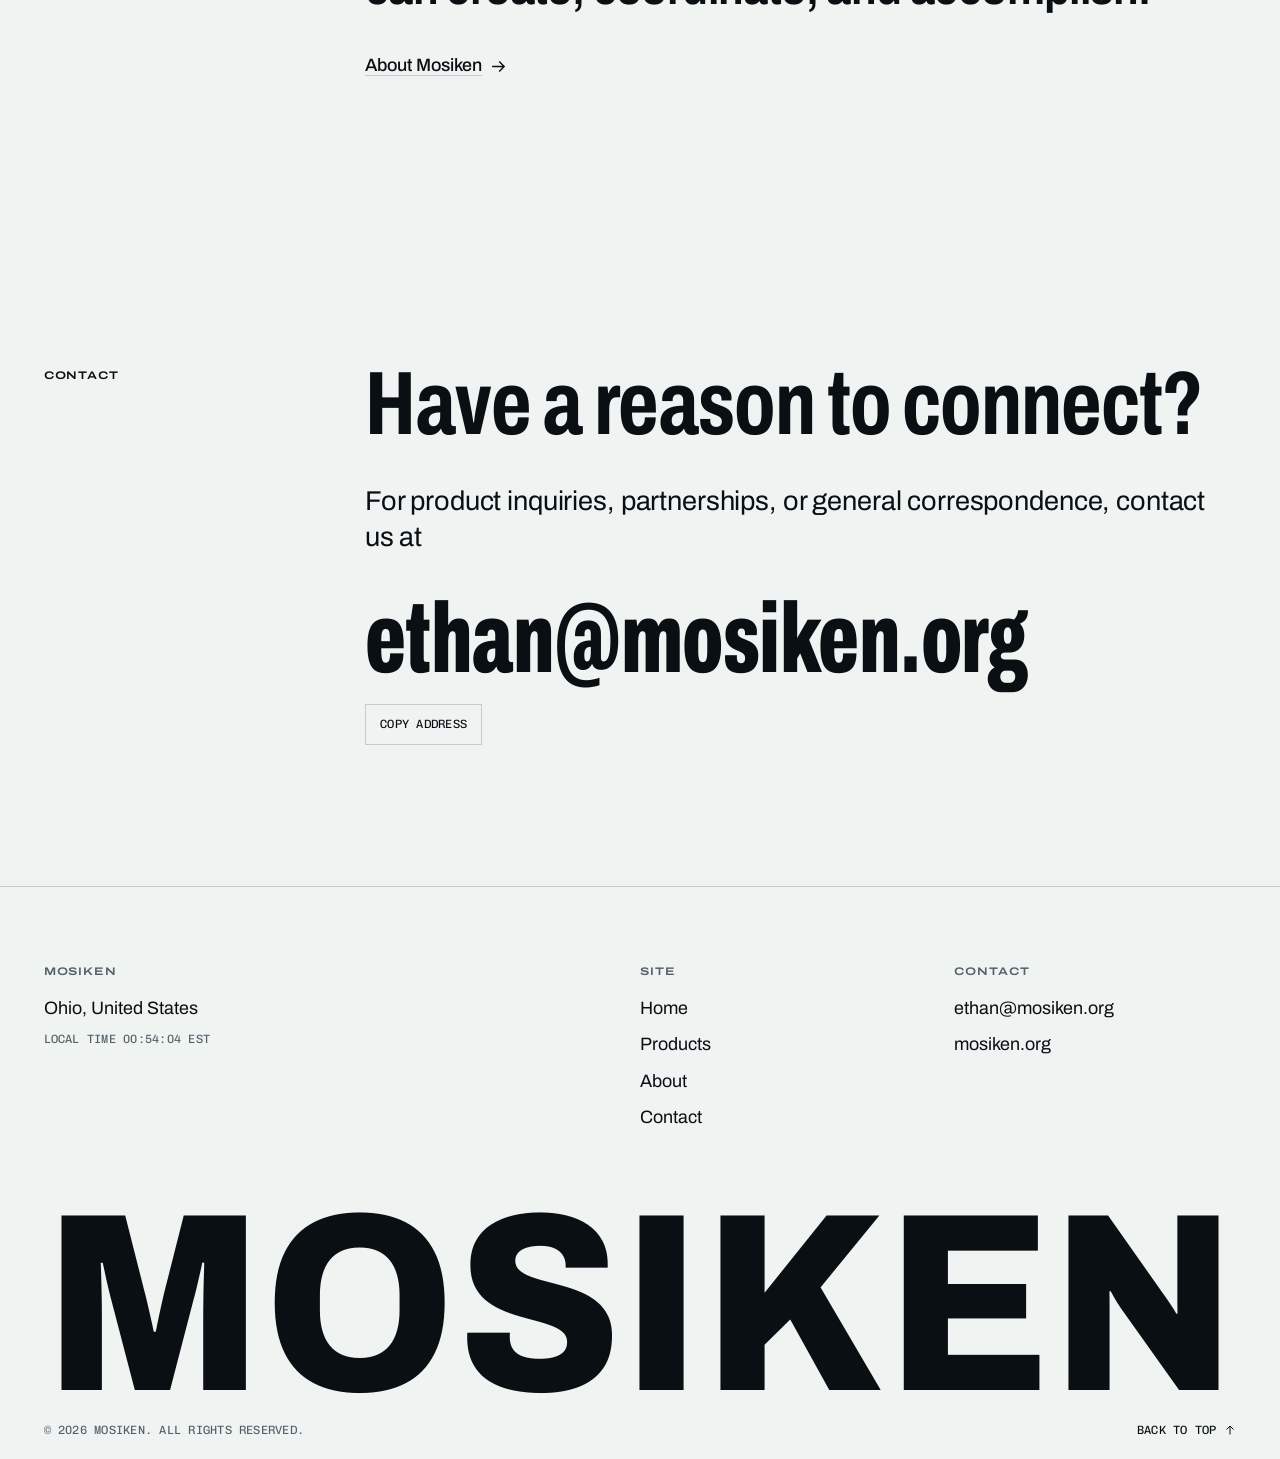
==== commit 1e0320ce: "Carry the chart through every page and replace the product diagrams with animated scenes Below the h" ====
--- a/index.html
+++ b/index.html
@@ -35,6 +35,8 @@
   <script type="application/ld+json">{"@context":"https://schema.org","@type":"Organization","name":"Mosiken","url":"https://mosiken.org","logo":"https://mosiken.org/assets/img/icon-512.png","email":"ethan@mosiken.org","slogan":"Build What Comes Next.","description":"Mosiken is an Ohio-based software company developing AI-native platforms, creative tools, intelligent applications, and specialized engineering software.","address":{"@type":"PostalAddress","addressRegion":"OH","addressCountry":"US"}}</script>
 </head>
 <body>
+  <canvas class="field" data-field aria-hidden="true" data-gyre="67°48'N 12°50'E"></canvas>
+
   <a class="skip" id="top" href="#main">Skip to content</a>
 
   <header class="site-header">
@@ -66,9 +68,7 @@
   </header>
 
   <main id="main">
-    <section class="hero" aria-labelledby="hero-title">
-      <canvas class="field" data-field aria-hidden="true"></canvas>
-      <p class="eye-mark mono" aria-hidden="true">67°48'N 12°50'E</p>
+    <section class="hero" aria-labelledby="hero-title" data-field-stage>
       <div class="wrap hero__body">
         <p class="label">Independent software company · Ohio, USA</p>
         <h1 class="hero__title" id="hero-title">
@@ -115,58 +115,62 @@
             <p class="lead" data-reveal>Some of our products are available today. Others are actively being developed or explored. Each starts with the same question: what could software make meaningfully better?</p>
           </div>
         </div>
-        <ul class="index" data-index>
-          <li>
-            <a class="row" href="products.html#veynod" data-peek-for="veynod">
-              <span class="row__status status status--dev">Active development</span>
-              <span class="row__main">
+        <div class="index" data-index>
+          <ul class="index__list">
+            <li>
+              <a class="row" href="products.html#veynod" data-scene-for="veynod">
+                <span class="row__status status status--dev">Active development</span>
                 <span class="row__name">Veynod</span>
-                <span class="row__cat label">AI-Agent Collaboration &amp; Orchestration</span>
-                <span class="row__go i i--right" aria-hidden="true"></span>
-              </span>
-            </a>
-          </li>
-          <li>
-            <a class="row" href="products.html#ancs" data-peek-for="ancs">
-              <span class="row__status status status--dev">In development</span>
-              <span class="row__main">
+                <span class="row__foot">
+                  <span class="row__cat label">AI-Agent Collaboration &amp; Orchestration</span>
+                  <span class="row__go i i--right" aria-hidden="true"></span>
+                </span>
+                <span class="row__scene stage" data-scene="veynod" aria-hidden="true"></span>
+              </a>
+            </li>
+            <li>
+              <a class="row" href="products.html#ancs" data-scene-for="ancs">
+                <span class="row__status status status--dev">In development</span>
                 <span class="row__name">ANCS</span>
-                <span class="row__cat label">AI-Native Video Creation &amp; Editing</span>
-                <span class="row__go i i--right" aria-hidden="true"></span>
-              </span>
-            </a>
-          </li>
-          <li>
-            <a class="row" href="products.html#serendipity" data-peek-for="serendipity">
-              <span class="row__status status status--research">Research &amp; design</span>
-              <span class="row__main">
+                <span class="row__foot">
+                  <span class="row__cat label">AI-Native Video Creation &amp; Editing</span>
+                  <span class="row__go i i--right" aria-hidden="true"></span>
+                </span>
+                <span class="row__scene stage" data-scene="ancs" aria-hidden="true"></span>
+              </a>
+            </li>
+            <li>
+              <a class="row" href="products.html#serendipity" data-scene-for="serendipity">
+                <span class="row__status status status--research">Research &amp; design</span>
                 <span class="row__name">Serendipity</span>
-                <span class="row__cat label">AI-Native Social Discovery</span>
-                <span class="row__go i i--right" aria-hidden="true"></span>
-              </span>
-            </a>
-          </li>
-          <li>
-            <a class="row" href="products.html#sheetos" data-peek-for="sheetos">
-              <span class="row__status status status--live">Available</span>
-              <span class="row__main">
+                <span class="row__foot">
+                  <span class="row__cat label">AI-Native Social Discovery</span>
+                  <span class="row__go i i--right" aria-hidden="true"></span>
+                </span>
+                <span class="row__scene stage" data-scene="serendipity" aria-hidden="true"></span>
+              </a>
+            </li>
+            <li>
+              <a class="row" href="products.html#sheetos" data-scene-for="sheetos">
+                <span class="row__status status status--live">Available</span>
                 <span class="row__name">SheetOS</span>
-                <span class="row__cat label">Engineering &amp; Fabrication Software</span>
-                <span class="row__go i i--right" aria-hidden="true"></span>
-              </span>
-            </a>
-          </li>
-        </ul>
-      </div>
-      <div class="peek" data-peek aria-hidden="true">
-        <div data-plate="veynod"></div>
-        <div data-plate="ancs"></div>
-        <div data-plate="serendipity"></div>
-        <div data-plate="sheetos"></div>
-      </div>
-    </section>
-
-    <section class="section band" aria-labelledby="mission-title">
+                <span class="row__foot">
+                  <span class="row__cat label">Engineering &amp; Fabrication Software</span>
+                  <span class="row__go i i--right" aria-hidden="true"></span>
+                </span>
+                <span class="row__scene stage" data-scene="sheetos" aria-hidden="true"></span>
+              </a>
+            </li>
+          </ul>
+          <div class="index__viewer" aria-hidden="true">
+            <div class="stage" data-scene="veynod" data-viewer></div>
+            <p class="index__caption mono"><span data-viewer-name>Veynod</span><span data-viewer-step></span></p>
+          </div>
+        </div>
+      </div>
+    </section>
+
+    <section class="section band" aria-labelledby="mission-title" data-zone>
       <div class="wrap sheet">
         <h2 class="label sheet__margin" id="mission-title">Mission</h2>
         <div class="sheet__main">
--- a/assets/css/main.css
+++ b/assets/css/main.css
@@ -63,7 +63,7 @@
     --paper: #06090C;
     --ink: #DDE6EA;
     --ink-soft: #8795A0;
-    --shoal: #0E1C25;
+    --shoal: #0F2733;
     --signal: #FF54B4;
     --on-signal: #06090C;
     color-scheme: dark;
@@ -74,7 +74,7 @@
   --paper: #06090C;
   --ink: #DDE6EA;
   --ink-soft: #8795A0;
-  --shoal: #0E1C25;
+  --shoal: #0F2733;
   --signal: #FF54B4;
   --on-signal: #06090C;
   color-scheme: dark;
@@ -667,11 +667,12 @@
 }
 
 .field {
-  position: absolute;
-  inset: 0;
+  position: fixed;
+  inset: 0 0 auto;
   z-index: -1;
   width: 100%;
-  height: 100%;
+  height: 100vh;
+  height: 100lvh;
   pointer-events: none;
 }
 
@@ -843,15 +844,27 @@
 /* ---------- Product index (home) ---------- */
 
 .index {
+  display: grid;
+  gap: var(--gap);
   margin-top: clamp(3rem, 7vw, 6rem);
+}
+
+.index > * {
+  min-width: 0;
+}
+
+.index__list {
   border-bottom: 1px solid var(--rule);
 }
 
+.index__viewer {
+  display: none;
+}
+
 .row {
   display: grid;
-  align-items: center;
-  gap: 0.9rem var(--gap);
-  padding-block: clamp(1.25rem, 2.4vw, 2rem);
+  gap: 0.9rem;
+  padding-block: clamp(1.5rem, 2.6vw, 2.25rem);
   border-top: 1px solid var(--rule);
   text-decoration: none;
 }
@@ -864,209 +877,153 @@
   color: var(--ink-soft);
 }
 
-.row__main {
-  display: grid;
-  grid-template-columns: minmax(0, 1fr) auto;
-  grid-template-areas:
-    "name go"
-    "cat cat";
-  align-items: center;
-  gap: 0.75rem var(--gap);
-}
-
 .row__name {
-  grid-area: name;
-  font-size: clamp(3.5rem, 1.6rem + 6.6vw, 7.5rem);
+  font-size: clamp(3.5rem, 1.2rem + 9vw, 7rem);
   font-weight: 800;
   font-stretch: 62%;
   line-height: 0.82;
   text-transform: uppercase;
   white-space: nowrap;
-  transition: font-stretch 0.7s var(--ease-tide), color 0.3s;
-}
-
-.row__cat {
-  grid-area: cat;
+  transition: font-stretch 0.8s var(--ease-tide), color 0.3s;
+}
+
+.row__foot {
+  display: flex;
+  align-items: center;
+  justify-content: space-between;
+  gap: 1rem;
   color: var(--ink-soft);
-  transition: opacity 0.3s;
 }
 
 .row__go {
-  grid-area: go;
   font-size: 1.5rem;
+  color: var(--ink);
   transition: transform 0.5s var(--ease), color 0.3s;
 }
 
+.row__scene {
+  margin-top: 0.5rem;
+}
+
+/* Wide screens: the list on the left, one sticky stage on the right that
+   plays whichever product the reader has reached. */
 @media (min-width: 60rem) {
+  .index {
+    grid-template-columns: minmax(0, 7fr) minmax(0, 5fr);
+    align-items: start;
+  }
+
+  .index__viewer {
+    position: sticky;
+    top: calc(var(--header-h) + 1.5rem);
+    display: grid;
+    gap: 0.9rem;
+  }
+
+  .index__caption {
+    display: flex;
+    justify-content: space-between;
+    gap: 1rem;
+    color: var(--ink-soft);
+  }
+
+  .row__scene {
+    display: none;
+  }
+
   .row {
-    grid-template-columns: minmax(0, 3fr) minmax(0, 9fr);
-  }
-
-  .row__main {
-    grid-template-columns: minmax(0, 1fr) minmax(0, 13rem) auto;
-    grid-template-areas: "name cat go";
-  }
-
-  .row__cat {
-    text-align: right;
-  }
-}
-
-/* The widening name needs the room the category occupies. */
-@media (hover: hover) and (min-width: 60rem) {
-  .row:hover .row__cat,
-  .row:focus-visible .row__cat {
-    opacity: 0;
-  }
-}
-
-@media (hover: hover) {
-  .row:hover .row__name,
-  .row:focus-visible .row__name {
-    font-stretch: 84%;
+    transition: opacity 0.4s;
+  }
+
+  .row__name {
+    font-size: min(7.2vw, 7.5rem);
+  }
+
+  .index__list:has(.is-active) .row:not(.is-active) {
+    opacity: 0.4;
+  }
+
+  .row.is-active .row__name {
+    font-stretch: 100%;
     color: var(--signal);
   }
 
-  .row:hover .row__go,
-  .row:focus-visible .row__go {
+  .row.is-active .row__go {
     transform: translateX(0.4rem);
     color: var(--signal);
   }
 }
 
-/* Floating plate that follows the pointer over the index */
-
-.peek {
-  position: fixed;
-  top: 0;
-  left: 0;
-  z-index: 40;
-  width: clamp(15rem, 22vw, 21rem);
-  pointer-events: none;
-  opacity: 0;
-  transform: translate3d(var(--x, 0), var(--y, 0), 0) scale(0.9);
-  transition: opacity 0.3s, scale 0.3s;
-  will-change: transform;
-}
-
-.peek.is-on {
-  opacity: 1;
-}
-
-.peek .plate {
-  display: none;
+/* ---------- Stage (a product scene, drawn on canvas) ---------- */
+
+.stage {
+  position: relative;
+  aspect-ratio: 1;
+  max-width: 100%;
   border: 1px solid var(--ink);
-}
-
-.peek .plate.is-on {
-  display: block;
-}
-
-/* ---------- Plates (generated diagrams) ---------- */
-
-.plate {
-  aspect-ratio: 4 / 3;
-  max-width: 100%;
-  background: var(--shoal);
-  color: var(--ink);
+  background: var(--paper);
   overflow: hidden;
 }
 
-.plate svg {
+.stage canvas {
+  position: absolute;
+  inset: 0;
   width: 100%;
   height: 100%;
-  fill: none;
-  stroke: currentColor;
-  stroke-width: 1.25;
-  stroke-linecap: square;
-}
-
-.plate .faint {
-  opacity: 0.35;
-}
-
-.plate .solid {
-  fill: currentColor;
-  stroke: none;
-}
-
-.plate .paper {
-  fill: var(--paper);
-}
-
-.plate .sig {
-  stroke: var(--signal);
-}
-
-.plate .sig-fill {
-  fill: var(--signal);
-  stroke: none;
-}
-
-.plate .dash {
-  stroke-dasharray: 3 5;
-}
-
-.plate .draw {
-  stroke-dasharray: 1;
-  stroke-dashoffset: 0;
-}
-
-.plate.is-live .draw {
-  animation: draw 2.2s var(--ease-tide) both;
-  animation-delay: calc(var(--d, 0) * 60ms);
-}
-
-@keyframes draw {
-  from {
-    stroke-dashoffset: 1;
-  }
-}
-
-.plate .playhead {
-  animation: sweep 6s linear infinite;
-  animation-play-state: paused;
-}
-
-.plate.is-live .playhead {
-  animation-play-state: running;
-}
-
-@keyframes sweep {
-  from {
-    transform: translateX(0);
-  }
-  to {
-    transform: translateX(248px);
-  }
-}
-
-.plate .ping {
-  transform-box: fill-box;
-  transform-origin: center;
-  animation: ping 2.6s ease-out infinite;
-  animation-play-state: paused;
-}
-
-.plate.is-live .ping {
-  animation-play-state: running;
-}
-
-@keyframes ping {
-  from {
-    transform: scale(0.4);
-    opacity: 1;
-  }
-  to {
-    transform: scale(2.4);
-    opacity: 0;
-  }
+}
+
+/* Without JavaScript there is nothing to draw: leave the words, drop the frames. */
+html:not(.js) .stage,
+html:not(.js) .index__viewer {
+  display: none;
+}
+
+.beats {
+  display: grid;
+  align-content: end;
+  counter-reset: beat;
+  border-bottom: 1px solid var(--rule);
+}
+
+.beats li {
+  counter-increment: beat;
+  display: grid;
+  grid-template-columns: 2.25rem minmax(0, 1fr);
+  align-items: baseline;
+  padding-block: 0.9rem;
+  border-top: 1px solid var(--rule);
+  color: var(--ink-soft);
+  font-weight: 500;
+  font-stretch: 88%;
+  line-height: 1.25;
+  transition: color 0.3s, border-color 0.3s;
+}
+
+.beats li::before {
+  content: counter(beat, decimal-leading-zero);
+  font-family: var(--font-mono);
+  font-size: 0.75rem;
+  font-stretch: 100%;
+  font-weight: 400;
+}
+
+.beats li.is-on {
+  border-top-color: var(--signal);
+  color: var(--ink);
+}
+
+.beats li.is-on::before {
+  color: var(--signal);
 }
 
 /* ---------- Band (tinted statement) ---------- */
 
 .band {
   background: var(--shoal);
+}
+
+.has-field .band {
+  background: none;
 }
 
 .band .display {
@@ -1239,12 +1196,14 @@
   gap: 0.5rem 2rem;
 }
 
+.product__show,
 .product__grid {
   display: grid;
-  gap: clamp(2rem, 5vw, 4rem) var(--gap);
-  margin-top: clamp(2rem, 5vw, 4.5rem);
-}
-
+  gap: clamp(1.5rem, 3vw, 2.5rem) var(--gap);
+  margin-top: clamp(2rem, 5vw, 4rem);
+}
+
+.product__show > *,
 .product__grid > * {
   min-width: 0;
 }
@@ -1256,39 +1215,34 @@
   gap: clamp(1.25rem, 2.4vw, 2rem);
 }
 
-.product__body .lead {
+.product__grid .lead {
   font-weight: 500;
   font-stretch: 86%;
 }
 
+@media (min-width: 48rem) {
+  .product .stage {
+    aspect-ratio: 16 / 9;
+  }
+}
+
 @media (min-width: 60rem) {
+  .product__show {
+    grid-template-columns: minmax(0, 9fr) minmax(0, 3fr);
+    align-items: end;
+  }
+
+  .product:nth-of-type(even) .product__show {
+    grid-template-columns: minmax(0, 3fr) minmax(0, 9fr);
+  }
+
+  .product:nth-of-type(even) .stage {
+    order: 2;
+  }
+
   .product__grid {
-    grid-template-columns: minmax(0, 5fr) minmax(0, 1fr) minmax(0, 6fr);
-  }
-
-  .product__plate {
-    grid-column: 1;
-    position: sticky;
-    top: calc(var(--header-h) + 1.5rem);
-    align-self: start;
-  }
-
-  .product__body {
-    grid-column: 3;
-  }
-
-  .product:nth-of-type(even) .product__plate {
-    grid-column: 3;
-    grid-row: 1;
-  }
-
-  .product:nth-of-type(even) .product__body {
-    grid-column: 1;
-    grid-row: 1;
-  }
-
-  .product:nth-of-type(even) .product__grid {
-    grid-template-columns: minmax(0, 6fr) minmax(0, 1fr) minmax(0, 5fr);
+    grid-template-columns: minmax(0, 5fr) minmax(0, 6fr);
+    column-gap: calc(var(--gap) * 3);
   }
 }
 
@@ -1553,7 +1507,8 @@
 @media print {
   .site-header,
   .field,
-  .peek,
+  .boat,
+  .eye-mark,
   .wordmark,
   .strip {
     display: none !important;
@@ -1566,11 +1521,17 @@
 
 /* ---------- Field furniture ---------- */
 
-.boat {
-  position: absolute;
+.boat,
+.eye-mark {
+  position: fixed;
   top: 0;
   left: 0;
   z-index: -1;
+  pointer-events: none;
+  will-change: transform;
+}
+
+.boat {
   width: 1.625rem;
   height: auto;
   overflow: visible;
@@ -1578,27 +1539,15 @@
   stroke: var(--ink);
   stroke-width: 1.5;
   stroke-linejoin: round;
-  pointer-events: none;
-  will-change: transform;
 }
 
 .eye-mark {
-  display: none;
-  position: absolute;
-  left: var(--eye-x, 80%);
-  top: var(--eye-y, 42%);
-  z-index: -1;
   padding: 0.6rem 0 0 0.8rem;
   color: var(--ink-soft);
   white-space: nowrap;
-  pointer-events: none;
-}
-
-.has-field > .eye-mark {
-  display: block;
-}
-
-.has-field[data-eye="tall"] > .eye-mark {
+}
+
+.eye-mark[data-side="tall"] {
   width: min-content;
   white-space: normal;
 }
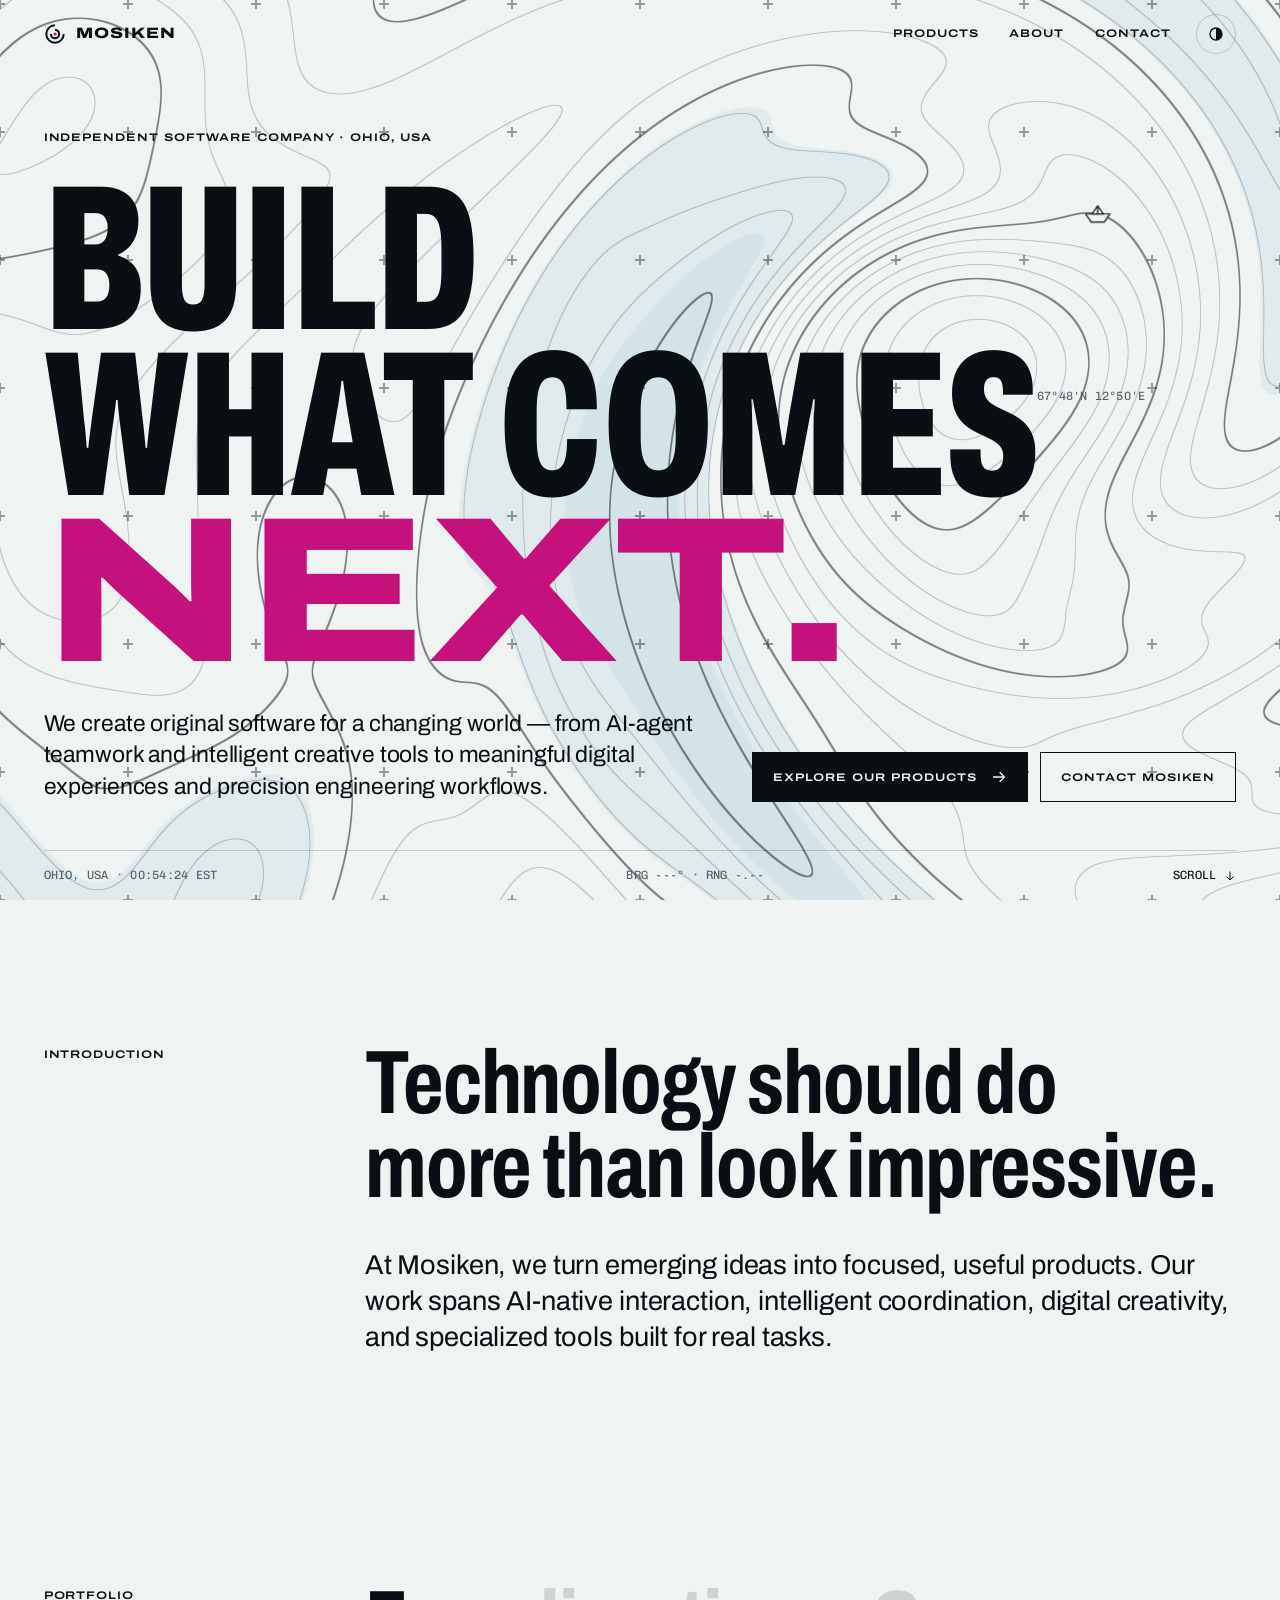
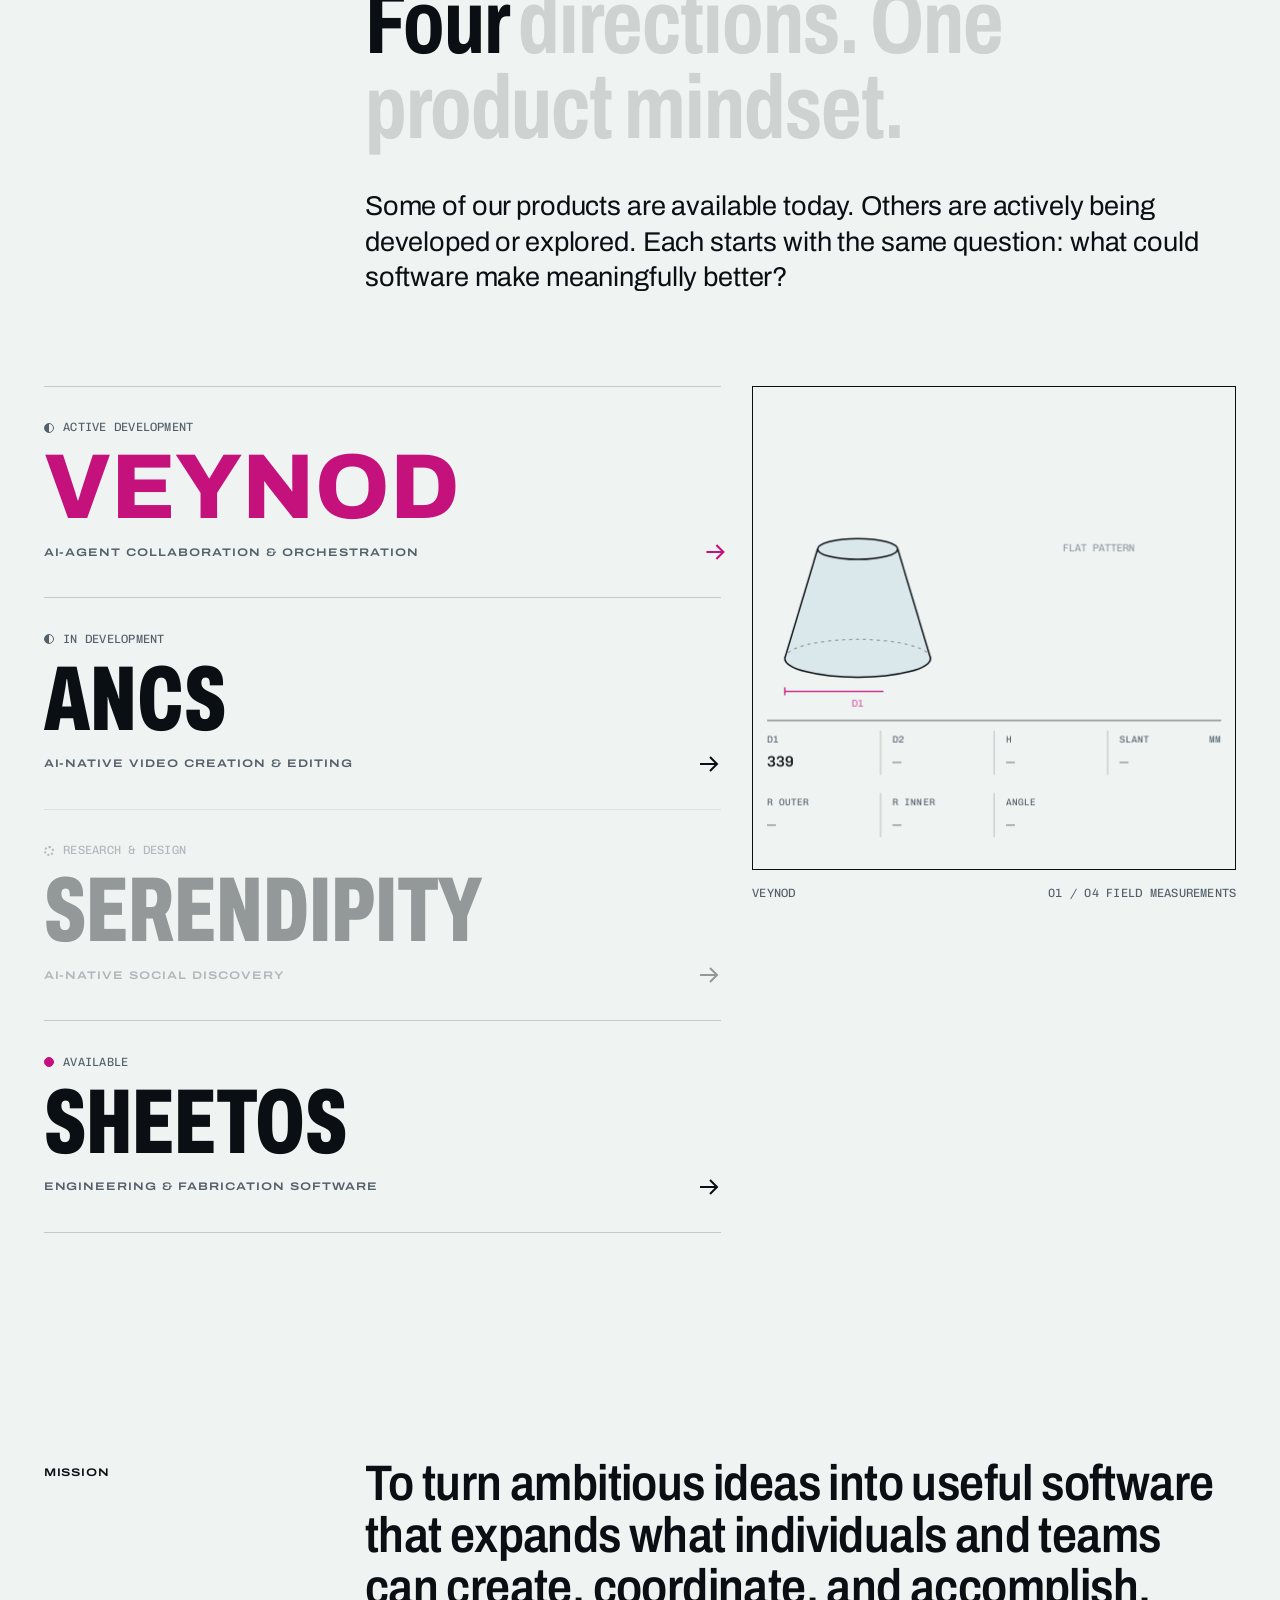
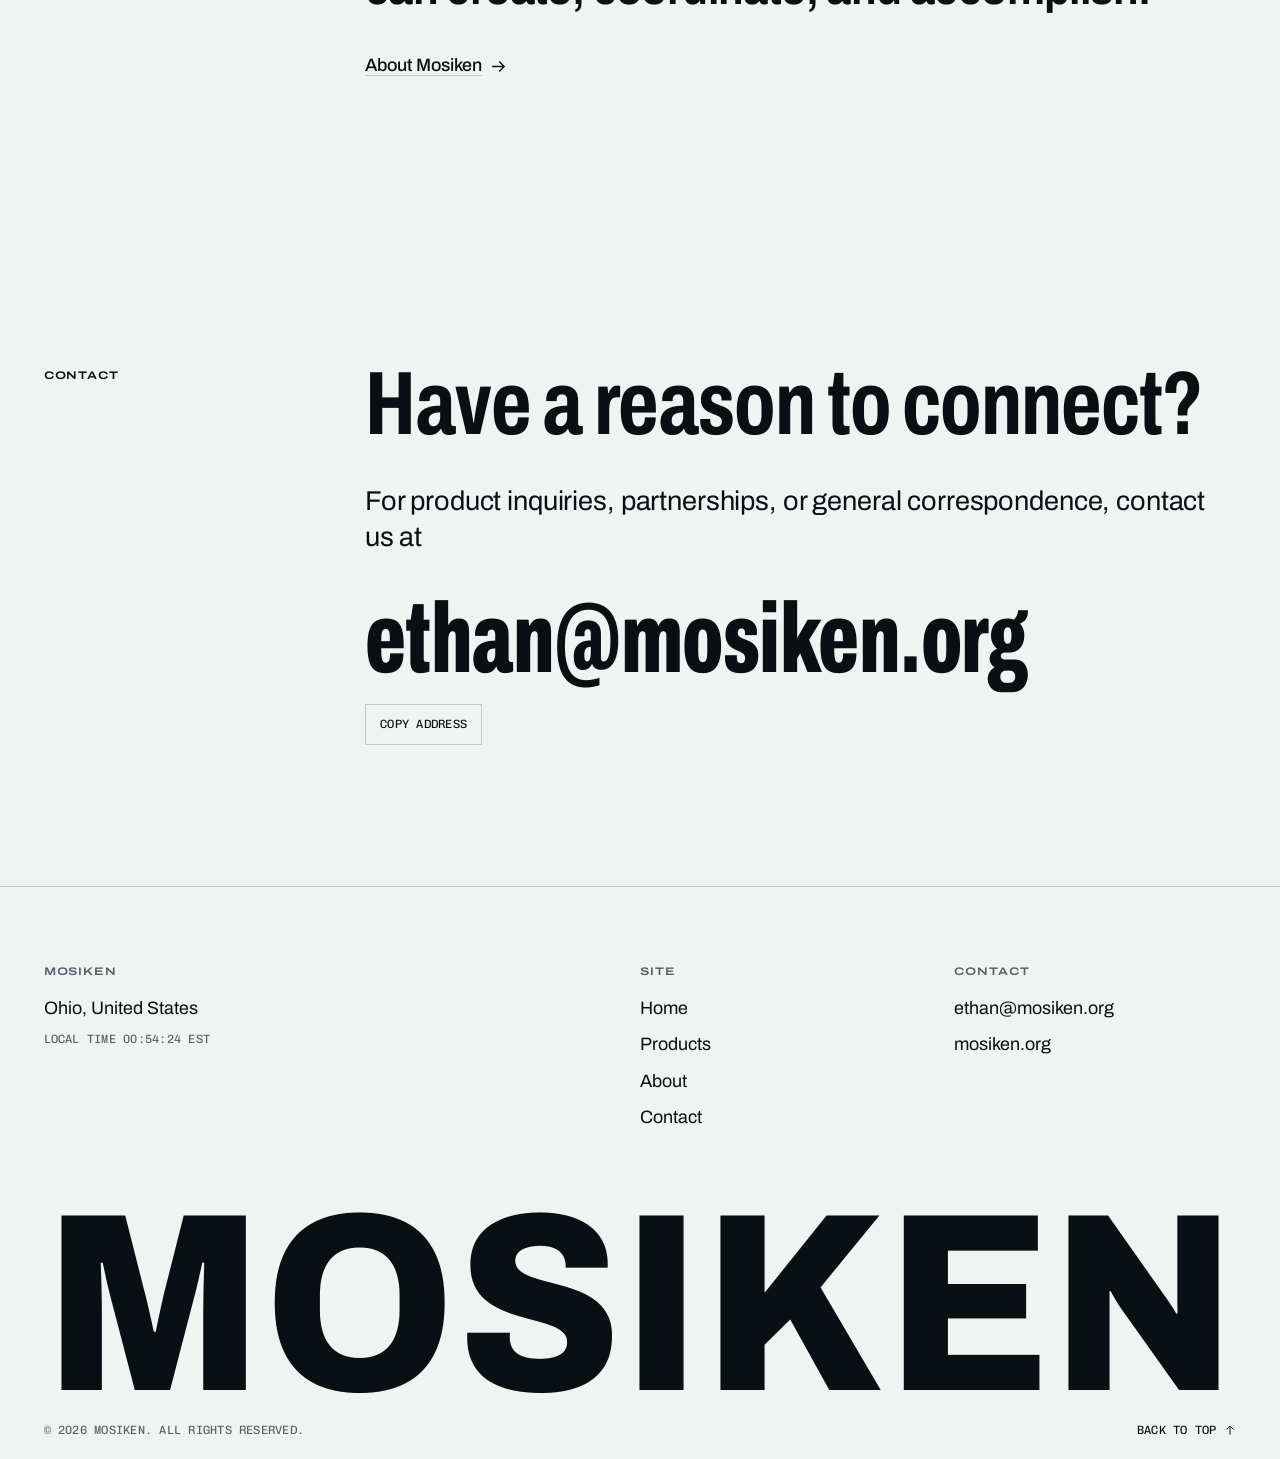
==== commit e06a36af: "Add a Simplified Chinese version, chosen by the reader's browser Every page now exists in English at" ====
--- a/index.html
+++ b/index.html
@@ -9,13 +9,19 @@
 <head>
   <meta charset="utf-8">
   <meta name="viewport" content="width=device-width, initial-scale=1, viewport-fit=cover">
+  <script>(function(){var h=document.documentElement,u=navigator.userAgent||'';if(/bot|crawl|spider|slurp|archiver|facebookexternalhit|embedly|preview|lighthouse|headless/i.test(u))return;var l=navigator.languages&&navigator.languages.length?navigator.languages:[navigator.language||''],z=false;for(var i=0;i<l.length;i++){var c=String(l[i]).toLowerCase();if(c.indexOf('zh')===0){z=true;break}if(c.indexOf('en')===0)break}if(z!==false){h.style.visibility='hidden';location.replace("zh/index.html"+location.search+location.hash)}})();</script>
   <title>Mosiken | AI-Native Software &amp; Digital Product Development</title>
   <meta name="description" content="Mosiken is an Ohio-based software company developing AI-native platforms, creative tools, social applications, and specialized engineering software. Explore our products.">
   <link rel="canonical" href="https://mosiken.org/">
+  <link rel="alternate" hreflang="en" href="https://mosiken.org/">
+  <link rel="alternate" hreflang="zh-Hans" href="https://mosiken.org/zh/">
+  <link rel="alternate" hreflang="x-default" href="https://mosiken.org/">
   <meta name="theme-color" content="#EFF3F2" media="(prefers-color-scheme: light)">
   <meta name="theme-color" content="#06090C" media="(prefers-color-scheme: dark)">
   <meta property="og:type" content="website">
   <meta property="og:site_name" content="Mosiken">
+  <meta property="og:locale" content="en_US">
+  <meta property="og:locale:alternate" content="zh_CN">
   <meta property="og:title" content="Mosiken — Build What Comes Next.">
   <meta property="og:description" content="Original software products across AI collaboration, creative technology, human connection, and engineering.">
   <meta property="og:url" content="https://mosiken.org/">
@@ -32,7 +38,7 @@
   <link rel="stylesheet" href="assets/css/main.css">
   <script>(function(){var d=document.documentElement;d.classList.add('js');try{var t=localStorage.getItem('mosiken-theme');if(t==='dark'||t==='light')d.dataset.theme=t}catch(e){}if('IntersectionObserver'in window&&!matchMedia('(prefers-reduced-motion: reduce)').matches){d.classList.add('js-reveal');setTimeout(function(){if(!window.__mosiken)d.classList.remove('js-reveal')},4000)}})();</script>
   <script type="module" src="assets/js/main.js"></script>
-  <script type="application/ld+json">{"@context":"https://schema.org","@type":"Organization","name":"Mosiken","url":"https://mosiken.org","logo":"https://mosiken.org/assets/img/icon-512.png","email":"ethan@mosiken.org","slogan":"Build What Comes Next.","description":"Mosiken is an Ohio-based software company developing AI-native platforms, creative tools, intelligent applications, and specialized engineering software.","address":{"@type":"PostalAddress","addressRegion":"OH","addressCountry":"US"}}</script>
+  <script type="application/ld+json">{"@context":"https://schema.org","@type":"Organization","name":"Mosiken","url":"https://mosiken.org/","logo":"https://mosiken.org/assets/img/icon-512.png","email":"ethan@mosiken.org","slogan":"Build What Comes Next.","description":"Mosiken is an Ohio-based software company developing AI-native platforms, creative tools, intelligent applications, and specialized engineering software.","address":{"@type":"PostalAddress","addressRegion":"OH","addressCountry":"US"}}</script>
 </head>
 <body>
   <canvas class="field" data-field aria-hidden="true" data-gyre="67°48'N 12°50'E"></canvas>
@@ -71,7 +77,7 @@
     <section class="hero" aria-labelledby="hero-title" data-field-stage>
       <div class="wrap hero__body">
         <p class="label">Independent software company · Ohio, USA</p>
-        <h1 class="hero__title" id="hero-title">
+        <h1 class="hero__title" id="hero-title" aria-label="Build What Comes Next.">
           <span class="w" style="--n:0"><span>Build</span></span>
           <span class="br"></span>
           <span class="w" style="--n:1"><span>What</span></span>
--- a/assets/css/main.css
+++ b/assets/css/main.css
@@ -12,6 +12,16 @@
   src: url("../fonts/archivo-variable.woff2") format("woff2");
   font-weight: 100 900;
   font-stretch: 62% 125%;
+  font-style: normal;
+  font-display: swap;
+}
+
+/* Noto Sans SC, cut down to the characters the Chinese pages use (tools/subset-font.py).
+   Anything outside the subset falls back to the reader's own system font. */
+@font-face {
+  font-family: "Mosiken SC";
+  src: url("../fonts/mosiken-sc.woff2") format("woff2");
+  font-weight: 400 900;
   font-style: normal;
   font-display: swap;
 }
@@ -1484,6 +1494,125 @@
   gap: 1.75rem;
 }
 
+/* ---------- 中文排版 ----------
+   Chinese has no wide or condensed cuts and no capitals, so the type leans on
+   weight, size and spacing instead. Latin words inside Chinese text keep Archivo. */
+
+:root:lang(zh) {
+  --font-sans: "Archivo", "Mosiken SC", "PingFang SC", "Hiragino Sans GB", "Microsoft YaHei", "Noto Sans SC",
+    "Noto Sans CJK SC", "Source Han Sans SC", sans-serif;
+  --font-mono: "Chivo Mono", "Mosiken SC", "PingFang SC", "Microsoft YaHei", "Noto Sans CJK SC", ui-monospace, monospace;
+}
+
+:lang(zh) body {
+  line-height: 1.75;
+  line-break: strict;
+}
+
+:lang(zh) .label,
+:lang(zh) .btn,
+:lang(zh) .nav a,
+:lang(zh) .menu-toggle {
+  font-size: 0.8125rem;
+  letter-spacing: 0.12em;
+}
+
+:lang(zh) .mono,
+:lang(zh) .status,
+:lang(zh) .tags li {
+  letter-spacing: 0.06em;
+}
+
+:lang(zh) .mono,
+:lang(zh) .status {
+  font-size: 0.8125rem;
+}
+
+:lang(zh) .lead {
+  line-height: 1.7;
+  letter-spacing: 0.02em;
+}
+
+:lang(zh) .prose {
+  line-height: 1.9;
+  letter-spacing: 0.02em;
+}
+
+:lang(zh) .hero__title {
+  --size: min(20vw, 19svh);
+  font-weight: 900;
+  line-height: 1.04;
+  letter-spacing: -0.02em;
+}
+
+:lang(zh) .hero__title .w {
+  display: inline-block;
+  vertical-align: top;
+}
+
+:lang(zh) .hero__title .br {
+  display: block;
+}
+
+@media (min-width: 48rem) {
+  :lang(zh) .hero__title {
+    --size: min(15.5vw, 26svh);
+  }
+}
+
+/* Headlines break only at punctuation and spaces, so a phrase stays whole;
+   a phrase too long for the line still breaks rather than overflow. */
+:lang(zh) .display,
+:lang(zh) .page-head__title,
+:lang(zh) .principles h3 {
+  word-break: keep-all;
+  overflow-wrap: anywhere;
+}
+
+:lang(zh) .display {
+  font-weight: 800;
+  line-height: 1.2;
+  letter-spacing: 0;
+}
+
+:lang(zh) .band .display {
+  font-weight: 700;
+  line-height: 1.45;
+}
+
+:lang(zh) .page-head__title {
+  font-size: clamp(2.75rem, 1rem + 6.6vw, 7rem);
+  font-weight: 900;
+  line-height: 1.12;
+  letter-spacing: -0.01em;
+}
+
+:lang(zh) .principles h3 {
+  font-weight: 800;
+  line-height: 1.2;
+}
+
+:lang(zh) .facts dd,
+:lang(zh) .topics a,
+:lang(zh) .beats li {
+  font-weight: 600;
+  line-height: 1.45;
+}
+
+:lang(zh) .product__grid .lead {
+  font-weight: 600;
+  line-height: 1.6;
+}
+
+@media (max-width: 47.99rem) {
+  :lang(zh) .nav a {
+    font-size: clamp(2.75rem, 15vw, 5rem);
+    font-weight: 900;
+    line-height: 1.2;
+    letter-spacing: 0.02em;
+  }
+}
+
 /* ---------- Motion preferences ---------- */
 
 @media (prefers-reduced-motion: reduce) {
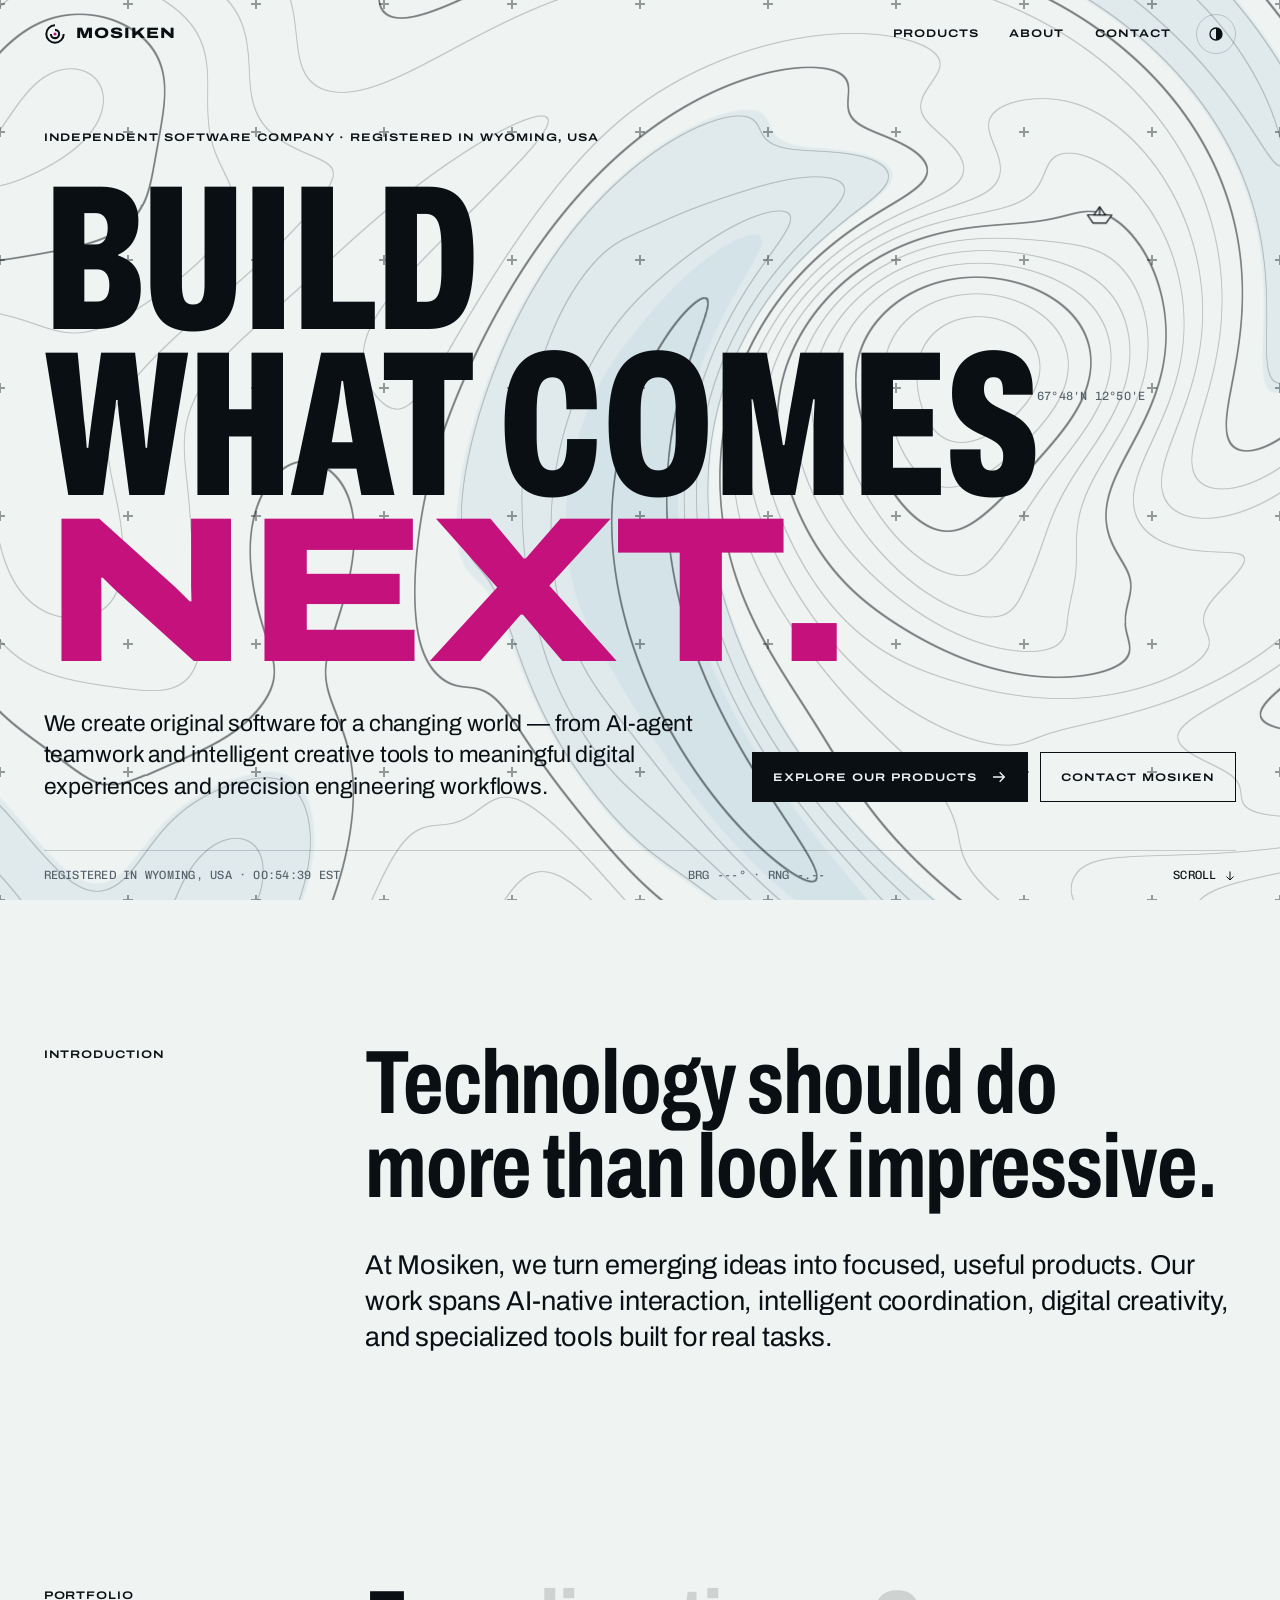
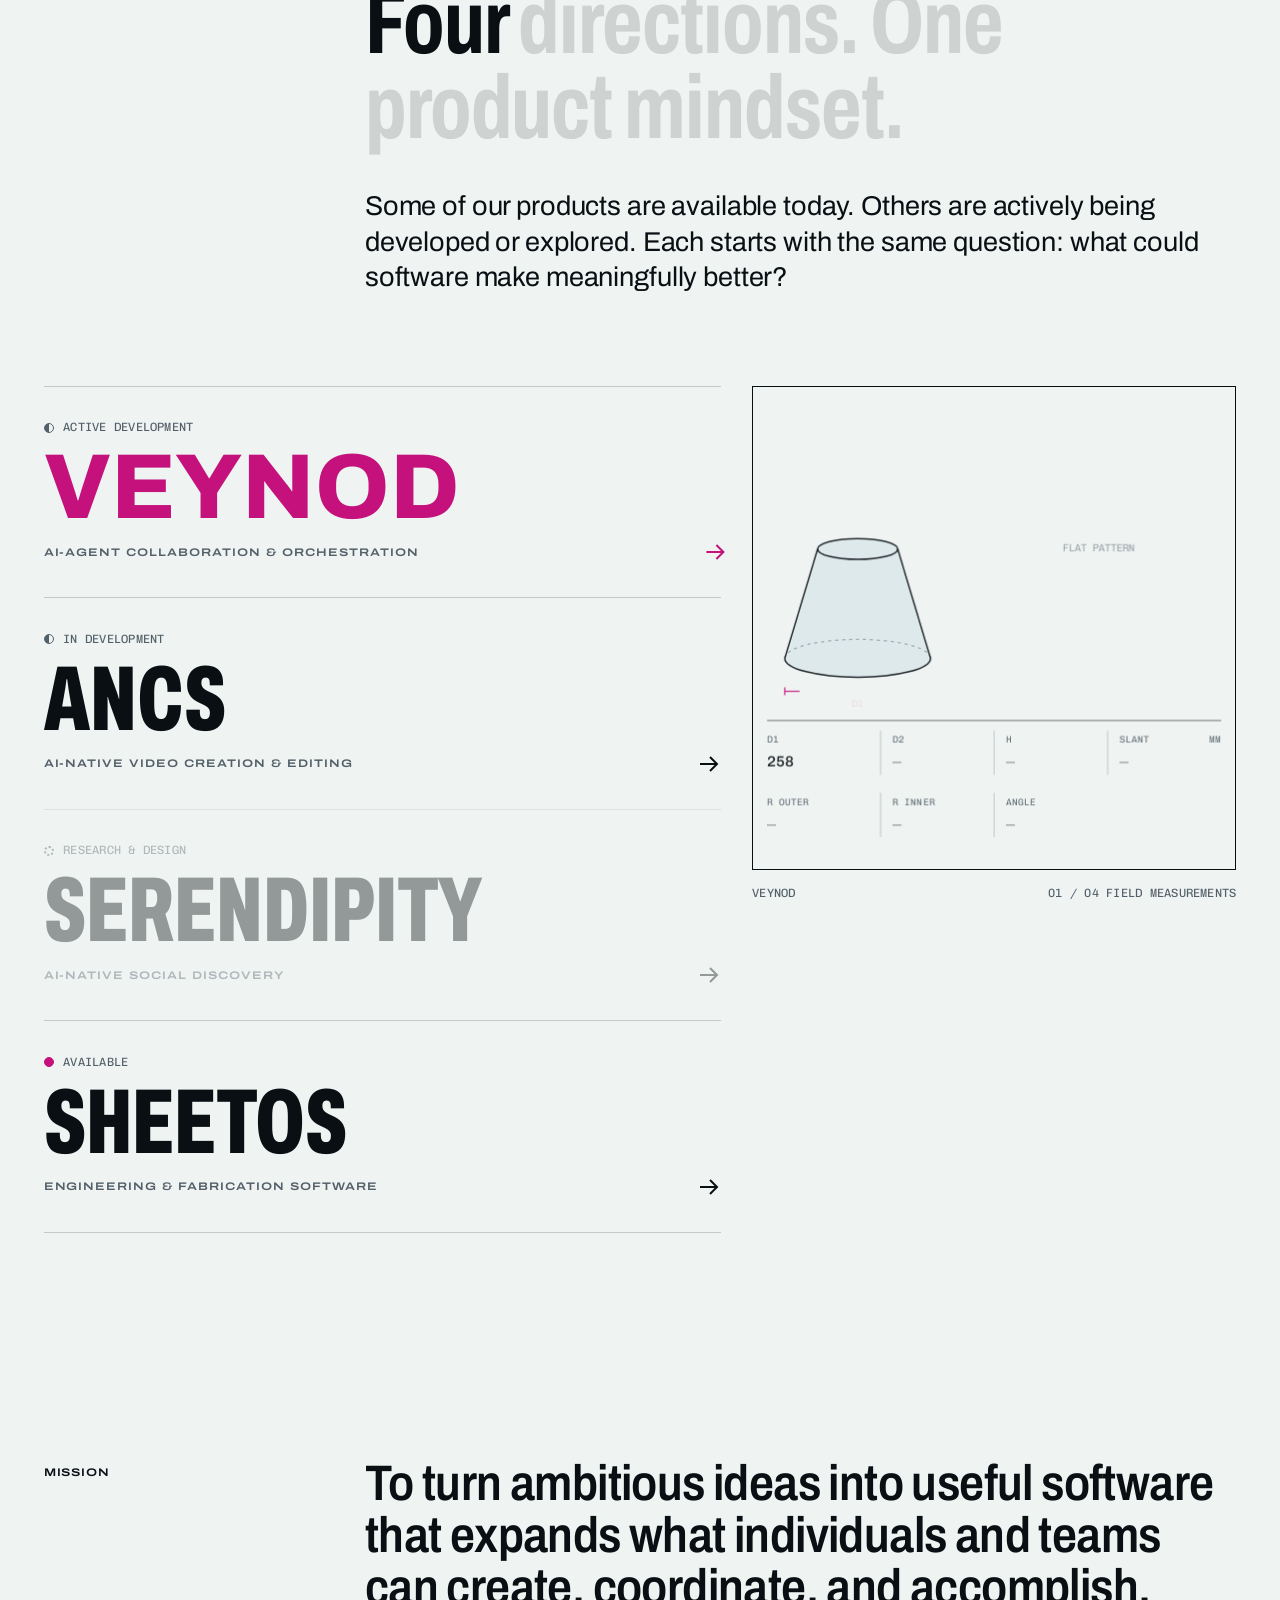
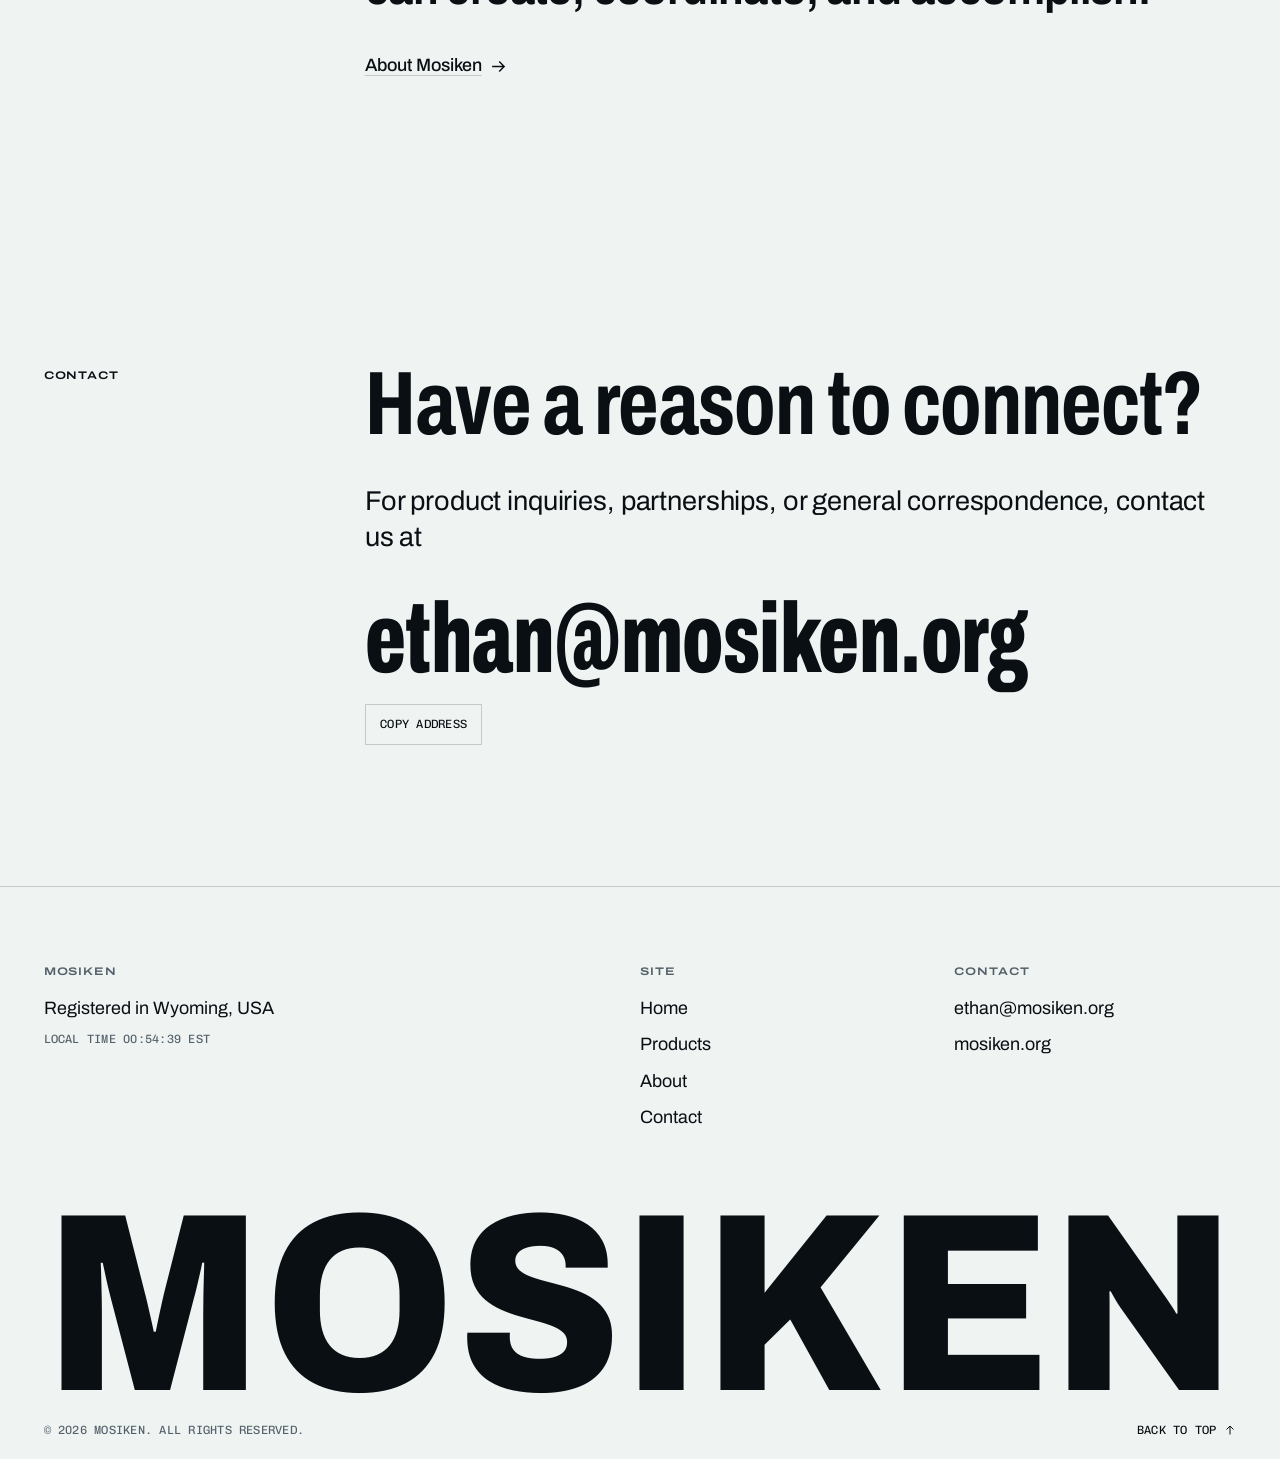
==== commit 1b5e97e1: "State that Mosiken is registered in Wyoming, not based in Ohio. English pages and the social image n" ====
--- a/index.html
+++ b/index.html
@@ -11,7 +11,7 @@
   <meta name="viewport" content="width=device-width, initial-scale=1, viewport-fit=cover">
   <script>(function(){var h=document.documentElement,u=navigator.userAgent||'';if(/bot|crawl|spider|slurp|archiver|facebookexternalhit|embedly|preview|lighthouse|headless/i.test(u))return;var l=navigator.languages&&navigator.languages.length?navigator.languages:[navigator.language||''],z=false;for(var i=0;i<l.length;i++){var c=String(l[i]).toLowerCase();if(c.indexOf('zh')===0){z=true;break}if(c.indexOf('en')===0)break}if(z!==false){h.style.visibility='hidden';location.replace("zh/index.html"+location.search+location.hash)}})();</script>
   <title>Mosiken | AI-Native Software &amp; Digital Product Development</title>
-  <meta name="description" content="Mosiken is an Ohio-based software company developing AI-native platforms, creative tools, social applications, and specialized engineering software. Explore our products.">
+  <meta name="description" content="Mosiken is a software company registered in Wyoming, USA, developing AI-native platforms, creative tools, social applications, and specialized engineering software. Explore our products.">
   <link rel="canonical" href="https://mosiken.org/">
   <link rel="alternate" hreflang="en" href="https://mosiken.org/">
   <link rel="alternate" hreflang="zh-Hans" href="https://mosiken.org/zh/">
@@ -38,7 +38,7 @@
   <link rel="stylesheet" href="assets/css/main.css">
   <script>(function(){var d=document.documentElement;d.classList.add('js');try{var t=localStorage.getItem('mosiken-theme');if(t==='dark'||t==='light')d.dataset.theme=t}catch(e){}if('IntersectionObserver'in window&&!matchMedia('(prefers-reduced-motion: reduce)').matches){d.classList.add('js-reveal');setTimeout(function(){if(!window.__mosiken)d.classList.remove('js-reveal')},4000)}})();</script>
   <script type="module" src="assets/js/main.js"></script>
-  <script type="application/ld+json">{"@context":"https://schema.org","@type":"Organization","name":"Mosiken","url":"https://mosiken.org/","logo":"https://mosiken.org/assets/img/icon-512.png","email":"ethan@mosiken.org","slogan":"Build What Comes Next.","description":"Mosiken is an Ohio-based software company developing AI-native platforms, creative tools, intelligent applications, and specialized engineering software.","address":{"@type":"PostalAddress","addressRegion":"OH","addressCountry":"US"}}</script>
+  <script type="application/ld+json">{"@context":"https://schema.org","@type":"Organization","name":"Mosiken","url":"https://mosiken.org/","logo":"https://mosiken.org/assets/img/icon-512.png","email":"ethan@mosiken.org","slogan":"Build What Comes Next.","description":"Mosiken is a software company registered in Wyoming, USA, developing AI-native platforms, creative tools, intelligent applications, and specialized engineering software."}</script>
 </head>
 <body>
   <canvas class="field" data-field aria-hidden="true" data-gyre="67°48'N 12°50'E"></canvas>
@@ -76,7 +76,7 @@
   <main id="main">
     <section class="hero" aria-labelledby="hero-title" data-field-stage>
       <div class="wrap hero__body">
-        <p class="label">Independent software company · Ohio, USA</p>
+        <p class="label">Independent software company · Registered in Wyoming, USA</p>
         <h1 class="hero__title" id="hero-title" aria-label="Build What Comes Next.">
           <span class="w" style="--n:0"><span>Build</span></span>
           <span class="br"></span>
@@ -95,7 +95,7 @@
       </div>
       <div class="wrap">
         <div class="strip mono">
-          <p>Ohio, USA · <span data-clock>Eastern Time</span></p>
+          <p>Registered in Wyoming, USA · <span data-clock>Eastern Time</span></p>
           <p class="strip__readout" data-readout aria-hidden="true">BRG ---° · RNG -.--</p>
           <a href="#intro">Scroll <span class="i i--down" aria-hidden="true"></span></a>
         </div>
@@ -206,7 +206,7 @@
       <div class="site-footer__top">
         <div>
           <h2 class="label">Mosiken</h2>
-          <p>Ohio, United States</p>
+          <p>Registered in Wyoming, USA</p>
           <p class="mono soft">Local time <span data-clock>Eastern Time</span></p>
         </div>
         <nav aria-label="Footer">
--- a/assets/css/main.css
+++ b/assets/css/main.css
@@ -1560,13 +1560,31 @@
   }
 }
 
-/* Headlines break only at punctuation and spaces, so a phrase stays whole;
-   a phrase too long for the line still breaks rather than overflow. */
-:lang(zh) .display,
+/* Page titles and the mission band break only at punctuation and spaces, so a
+   phrase stays whole; a phrase too long for the line still breaks rather than
+   overflow. Ordinary section headings instead break anywhere and rebalance. */
 :lang(zh) .page-head__title,
-:lang(zh) .principles h3 {
+:lang(zh) .principles h3,
+:lang(zh) .band .display {
   word-break: keep-all;
   overflow-wrap: anywhere;
+}
+
+/* Leave no short last line behind: a two-character tail on a heading reads
+   like a mistake in Chinese, so let the browser rebalance the break. The
+   mission band is left out — its sentence already breaks at its commas. */
+:lang(zh) .page-head__title,
+:lang(zh) .lead,
+:lang(zh) .prose {
+  text-wrap: pretty;
+}
+
+:lang(zh) .section:not(.band) .display {
+  text-wrap: balance;
+}
+
+:lang(zh) .principles p {
+  text-wrap: pretty;
 }
 
 :lang(zh) .display {
@@ -1584,7 +1602,7 @@
   font-size: clamp(2.75rem, 1rem + 6.6vw, 7rem);
   font-weight: 900;
   line-height: 1.12;
-  letter-spacing: -0.01em;
+  letter-spacing: 0;
 }
 
 :lang(zh) .principles h3 {
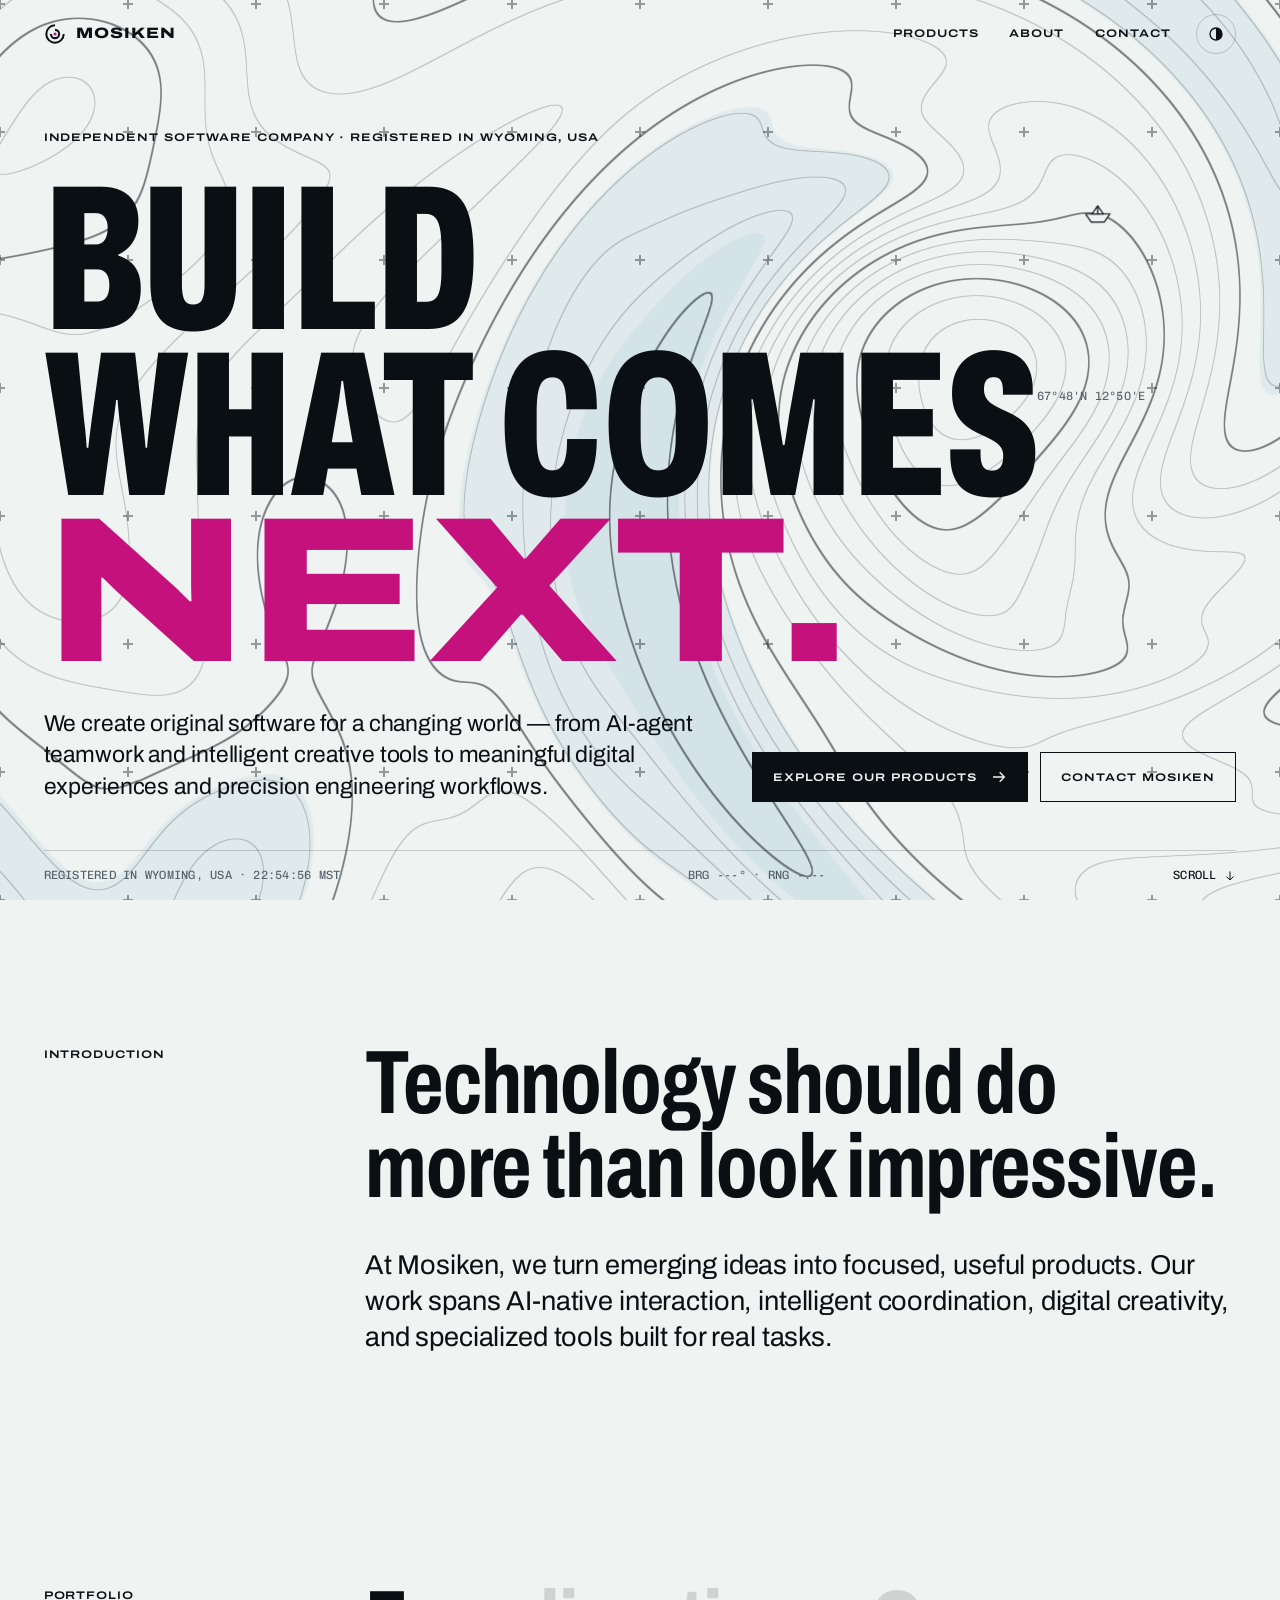
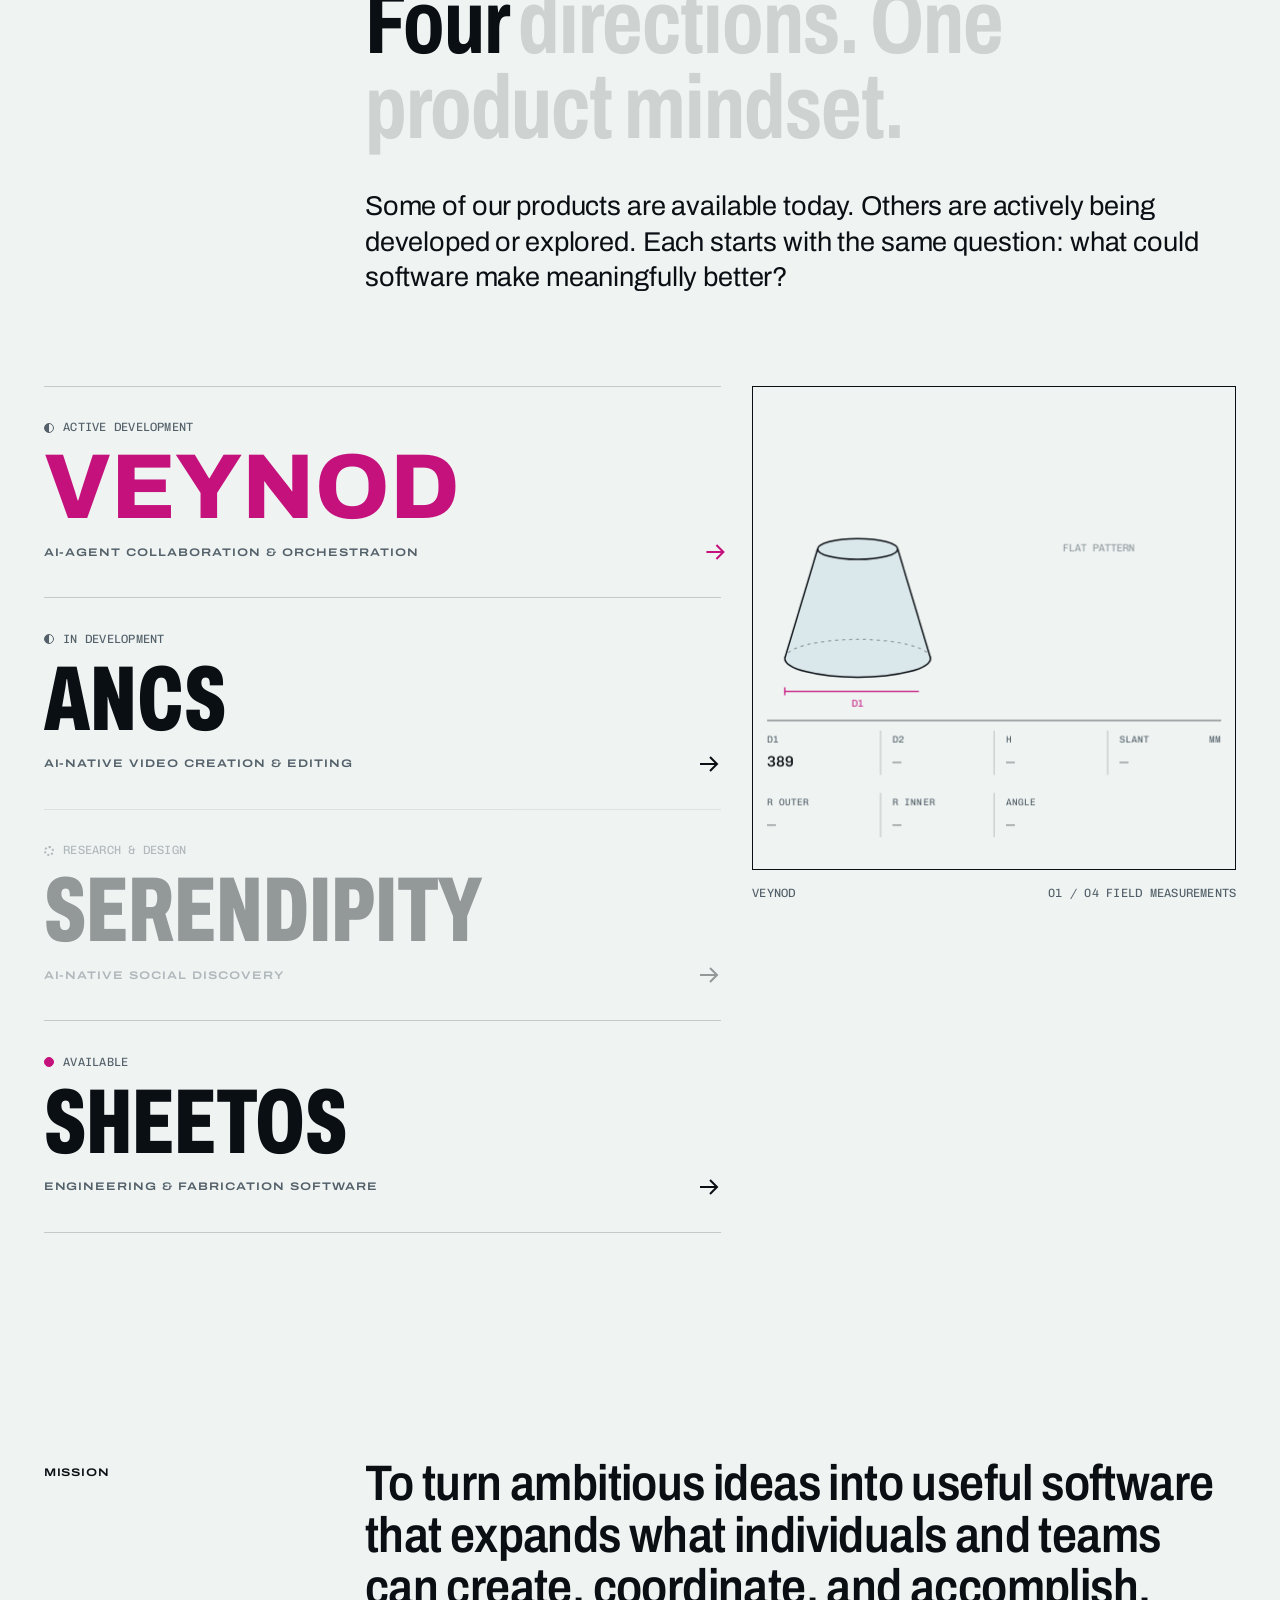
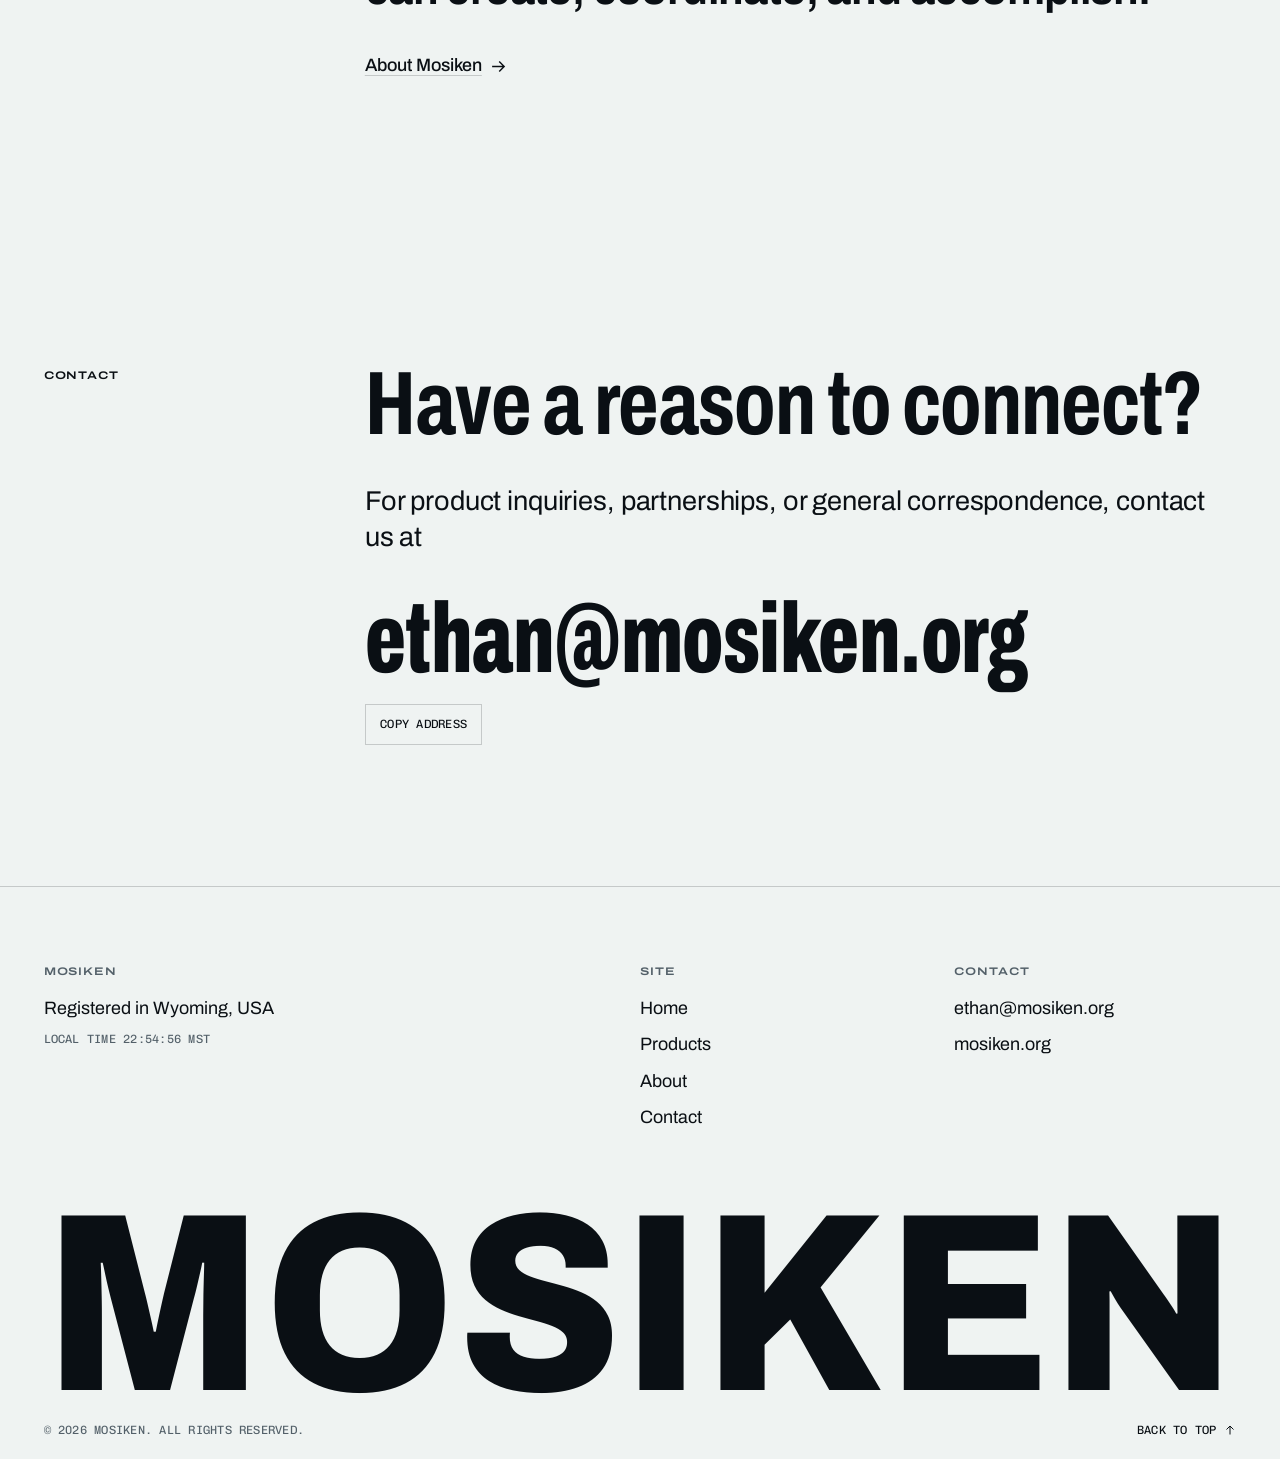
==== commit b1e668a5: "Run the English clock on Mountain Time, matching the Wyoming registration The page already states re" ====
--- a/index.html
+++ b/index.html
@@ -95,7 +95,7 @@
       </div>
       <div class="wrap">
         <div class="strip mono">
-          <p>Registered in Wyoming, USA · <span data-clock>Eastern Time</span></p>
+          <p>Registered in Wyoming, USA · <span data-clock>Mountain Time</span></p>
           <p class="strip__readout" data-readout aria-hidden="true">BRG ---° · RNG -.--</p>
           <a href="#intro">Scroll <span class="i i--down" aria-hidden="true"></span></a>
         </div>
@@ -207,7 +207,7 @@
         <div>
           <h2 class="label">Mosiken</h2>
           <p>Registered in Wyoming, USA</p>
-          <p class="mono soft">Local time <span data-clock>Eastern Time</span></p>
+          <p class="mono soft">Local time <span data-clock>Mountain Time</span></p>
         </div>
         <nav aria-label="Footer">
           <h2 class="label">Site</h2>
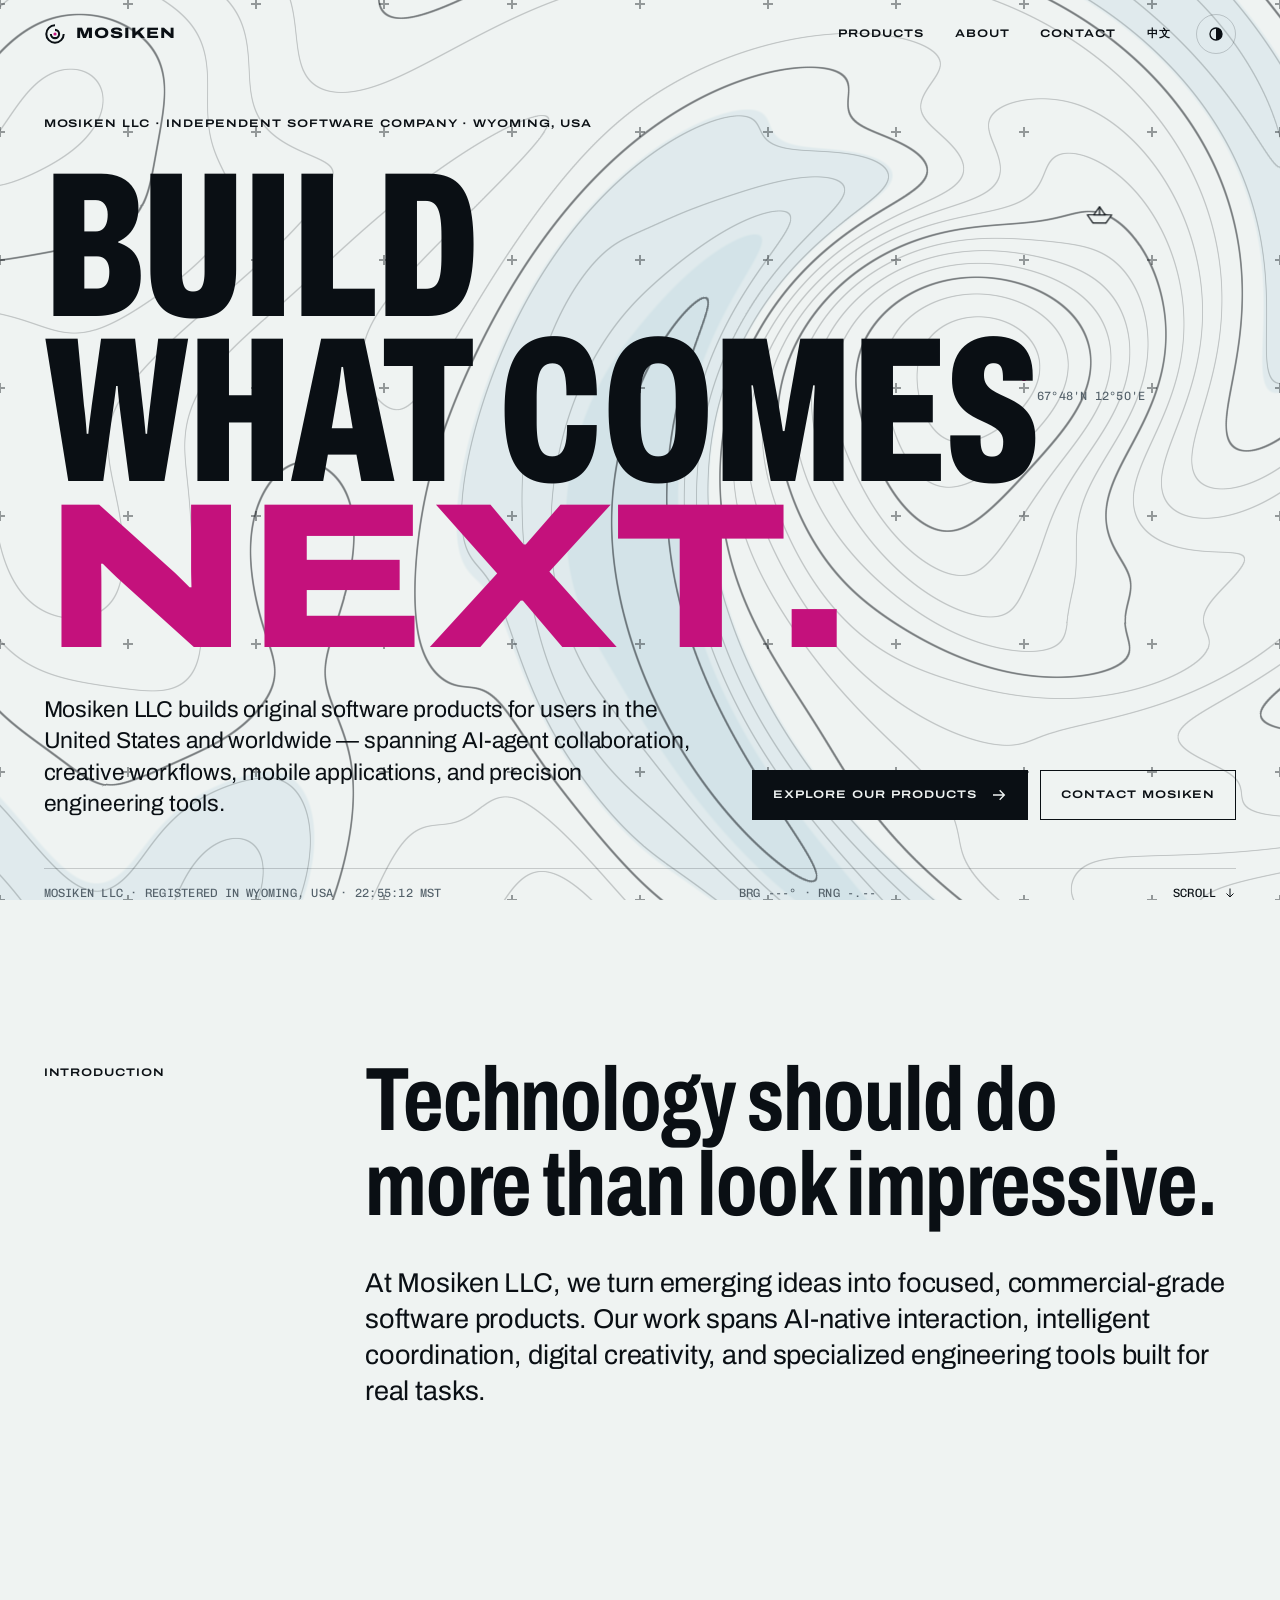
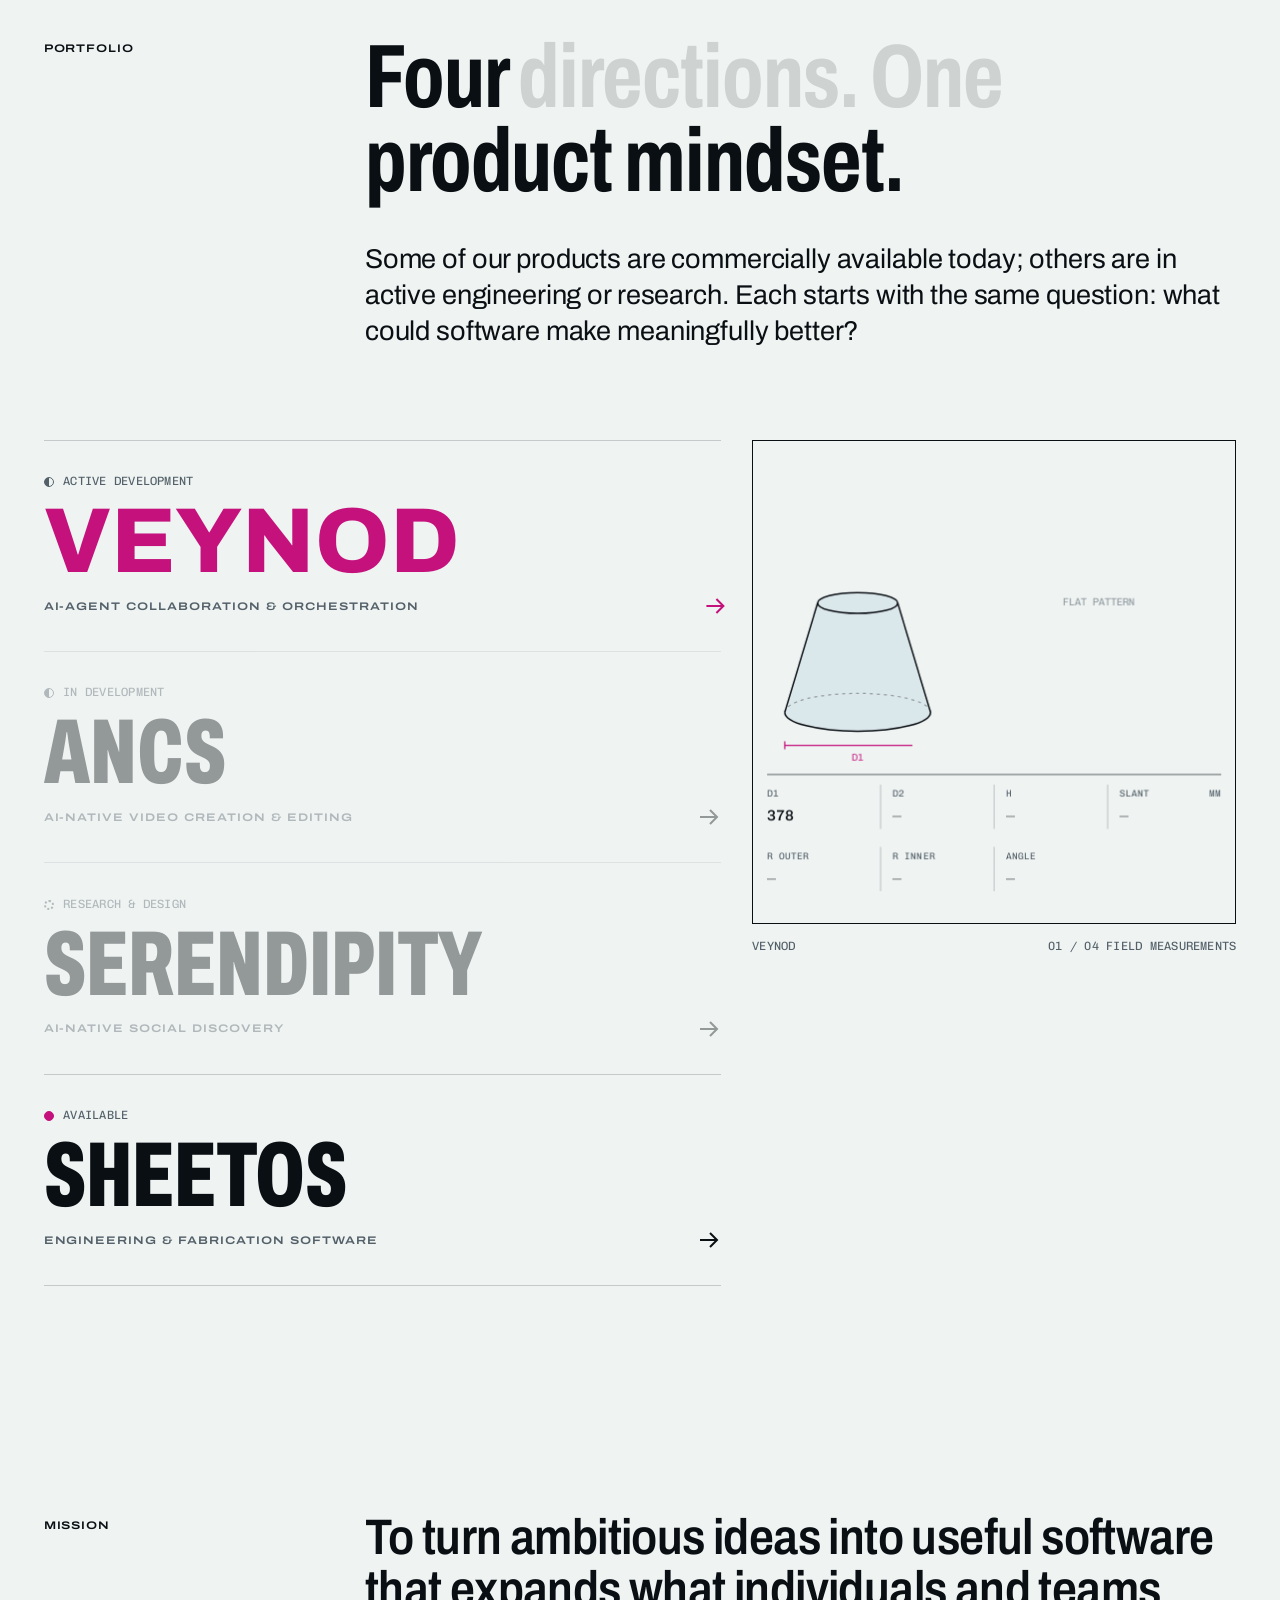
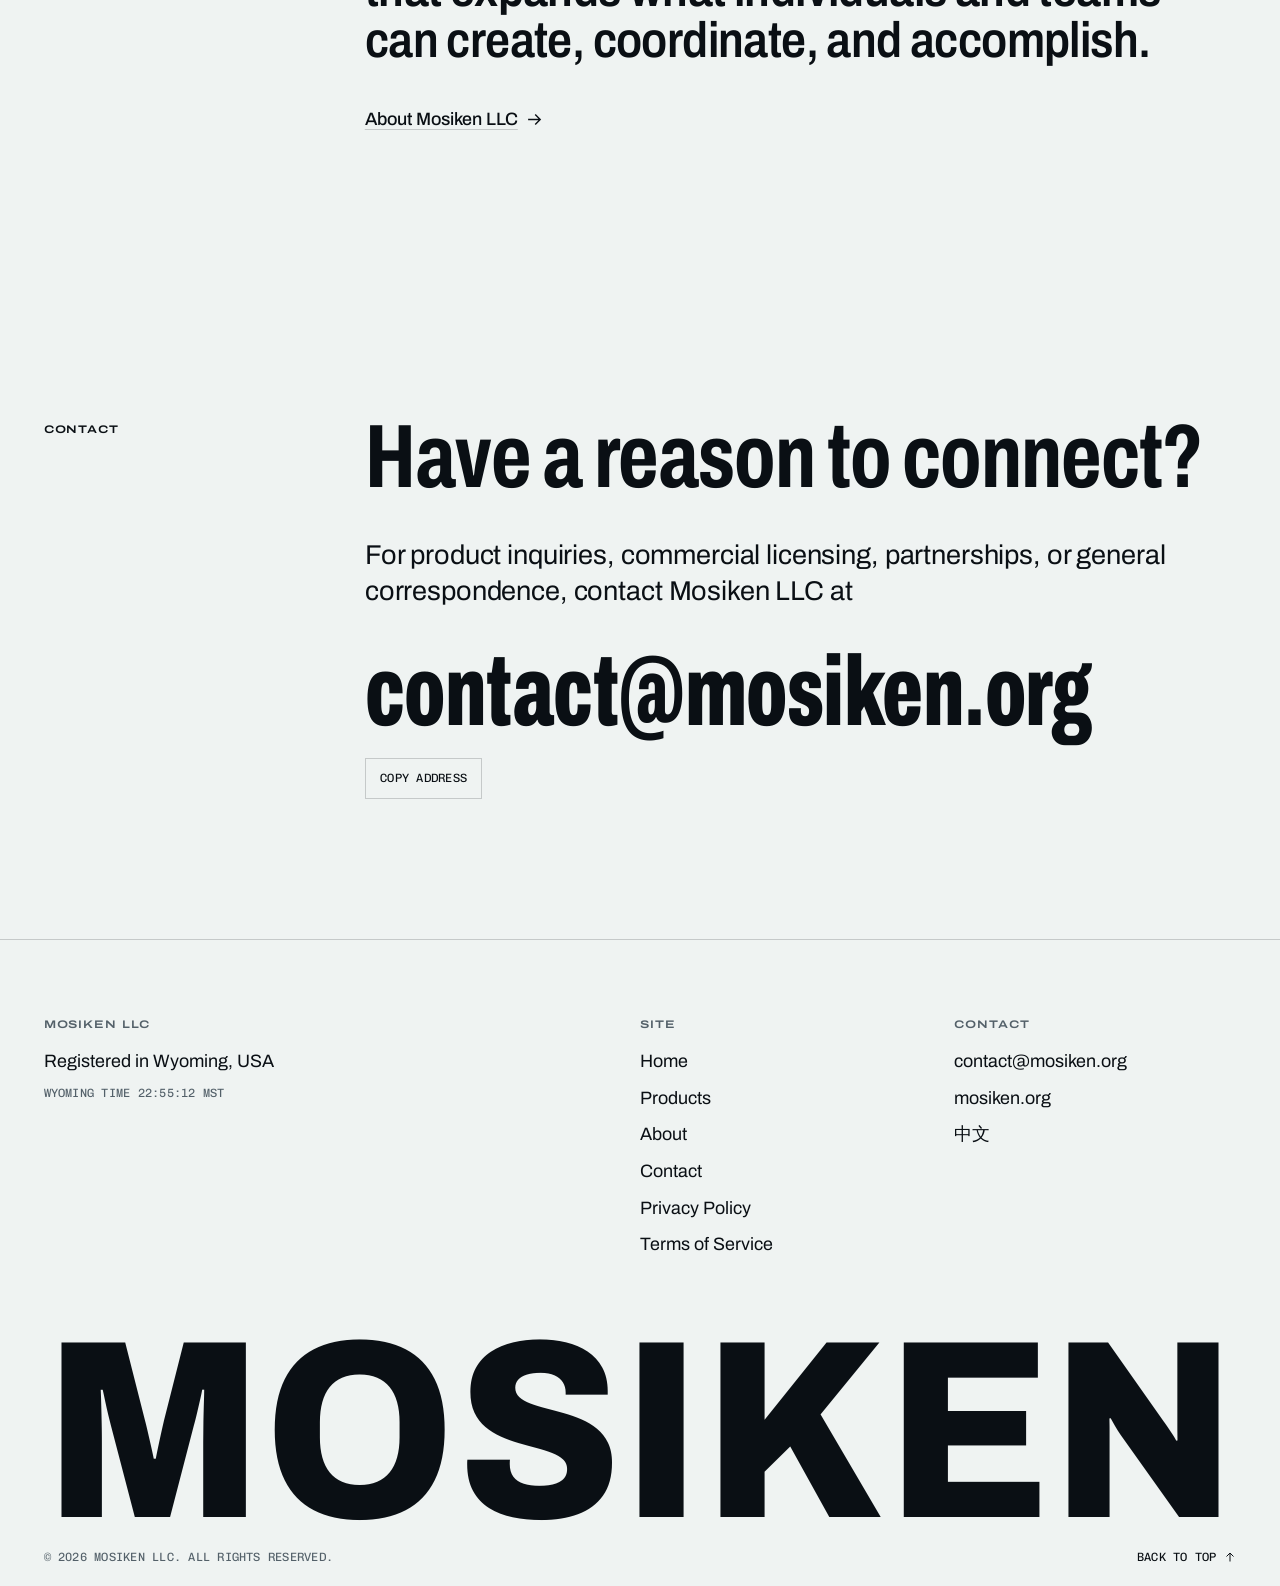
==== commit d1daac9f: "Unify Mosiken LLC legal disclosures, add Privacy & Terms pages, and switch to contact@mosiken.org" ====
--- a/index.html
+++ b/index.html
@@ -1,6 +1,6 @@
 <!doctype html>
 <!--
-  MOSIKEN · mosiken.org
+  MOSIKEN LLC · mosiken.org
 
   He'ershingenmosiken is not one place. It is two.
   The second one: 67°44'45"N 12°45'19"E.
@@ -9,9 +9,8 @@
 <head>
   <meta charset="utf-8">
   <meta name="viewport" content="width=device-width, initial-scale=1, viewport-fit=cover">
-  <script>(function(){var h=document.documentElement,u=navigator.userAgent||'';if(/bot|crawl|spider|slurp|archiver|facebookexternalhit|embedly|preview|lighthouse|headless/i.test(u))return;var l=navigator.languages&&navigator.languages.length?navigator.languages:[navigator.language||''],z=false;for(var i=0;i<l.length;i++){var c=String(l[i]).toLowerCase();if(c.indexOf('zh')===0){z=true;break}if(c.indexOf('en')===0)break}if(z!==false){h.style.visibility='hidden';location.replace("zh/index.html"+location.search+location.hash)}})();</script>
-  <title>Mosiken | AI-Native Software &amp; Digital Product Development</title>
-  <meta name="description" content="Mosiken is a software company registered in Wyoming, USA, developing AI-native platforms, creative tools, social applications, and specialized engineering software. Explore our products.">
+  <title>Mosiken LLC | AI-Native Software &amp; Digital Product Development</title>
+  <meta name="description" content="Mosiken LLC is an independent software company registered in Wyoming, USA, developing AI-native SaaS platforms, creative tools, mobile applications, and specialized engineering software.">
   <link rel="canonical" href="https://mosiken.org/">
   <link rel="alternate" hreflang="en" href="https://mosiken.org/">
   <link rel="alternate" hreflang="zh-Hans" href="https://mosiken.org/zh/">
@@ -19,11 +18,11 @@
   <meta name="theme-color" content="#EFF3F2" media="(prefers-color-scheme: light)">
   <meta name="theme-color" content="#06090C" media="(prefers-color-scheme: dark)">
   <meta property="og:type" content="website">
-  <meta property="og:site_name" content="Mosiken">
+  <meta property="og:site_name" content="Mosiken LLC">
   <meta property="og:locale" content="en_US">
   <meta property="og:locale:alternate" content="zh_CN">
-  <meta property="og:title" content="Mosiken — Build What Comes Next.">
-  <meta property="og:description" content="Original software products across AI collaboration, creative technology, human connection, and engineering.">
+  <meta property="og:title" content="Mosiken LLC — Build What Comes Next.">
+  <meta property="og:description" content="Original software products by Mosiken LLC across AI collaboration, creative technology, mobile applications, and engineering.">
   <meta property="og:url" content="https://mosiken.org/">
   <meta property="og:image" content="https://mosiken.org/assets/img/og.png">
   <meta property="og:image:width" content="1200">
@@ -38,7 +37,7 @@
   <link rel="stylesheet" href="assets/css/main.css">
   <script>(function(){var d=document.documentElement;d.classList.add('js');try{var t=localStorage.getItem('mosiken-theme');if(t==='dark'||t==='light')d.dataset.theme=t}catch(e){}if('IntersectionObserver'in window&&!matchMedia('(prefers-reduced-motion: reduce)').matches){d.classList.add('js-reveal');setTimeout(function(){if(!window.__mosiken)d.classList.remove('js-reveal')},4000)}})();</script>
   <script type="module" src="assets/js/main.js"></script>
-  <script type="application/ld+json">{"@context":"https://schema.org","@type":"Organization","name":"Mosiken","url":"https://mosiken.org/","logo":"https://mosiken.org/assets/img/icon-512.png","email":"ethan@mosiken.org","slogan":"Build What Comes Next.","description":"Mosiken is a software company registered in Wyoming, USA, developing AI-native platforms, creative tools, intelligent applications, and specialized engineering software."}</script>
+  <script type="application/ld+json">{"@context":"https://schema.org","@type":"Organization","name":"Mosiken","legalName":"Mosiken LLC","url":"https://mosiken.org/","logo":"https://mosiken.org/assets/img/icon-512.png","email":"contact@mosiken.org","foundingDate":"2026-11-18","founder":{"@type":"Person","name":"Chen Su"},"slogan":"Build What Comes Next.","description":"Mosiken LLC is an independent software company registered in Wyoming, USA, founded by Chen Su, developing AI-native platforms, creative tools, mobile applications, and specialized engineering software."}</script>
 </head>
 <body>
   <canvas class="field" data-field aria-hidden="true" data-gyre="67°48'N 12°50'E"></canvas>
@@ -61,6 +60,7 @@
           <a href="products.html">Products</a>
           <a href="about.html">About</a>
           <a href="contact.html">Contact</a>
+          <a href="zh/index.html" lang="zh-CN" aria-label="View this page in Simplified Chinese">中文</a>
         </nav>
         <button class="icon-btn theme-toggle" type="button" data-theme-toggle aria-label="Switch theme">
           <svg viewBox="0 0 24 24" aria-hidden="true">
@@ -76,7 +76,7 @@
   <main id="main">
     <section class="hero" aria-labelledby="hero-title" data-field-stage>
       <div class="wrap hero__body">
-        <p class="label">Independent software company · Registered in Wyoming, USA</p>
+        <p class="label">Mosiken LLC · Independent software company · Wyoming, USA</p>
         <h1 class="hero__title" id="hero-title" aria-label="Build What Comes Next.">
           <span class="w" style="--n:0"><span>Build</span></span>
           <span class="br"></span>
@@ -86,7 +86,7 @@
           <span class="w w--wide" style="--n:3"><span>Next.</span></span>
         </h1>
         <div class="hero__foot">
-          <p class="lead">We create original software for a changing world — from AI-agent teamwork and intelligent creative tools to meaningful digital experiences and precision engineering workflows.</p>
+          <p class="lead">Mosiken LLC builds original software products for users in the United States and worldwide — spanning AI-agent collaboration, creative workflows, mobile applications, and precision engineering tools.</p>
           <div class="actions">
             <a class="btn" href="products.html">Explore Our Products <span class="i i--right" aria-hidden="true"></span></a>
             <a class="btn btn--ghost" href="contact.html">Contact Mosiken</a>
@@ -95,7 +95,7 @@
       </div>
       <div class="wrap">
         <div class="strip mono">
-          <p>Registered in Wyoming, USA · <span data-clock>Mountain Time</span></p>
+          <p>Mosiken LLC · Registered in Wyoming, USA · <span data-clock>Mountain Time</span></p>
           <p class="strip__readout" data-readout aria-hidden="true">BRG ---° · RNG -.--</p>
           <a href="#intro">Scroll <span class="i i--down" aria-hidden="true"></span></a>
         </div>
@@ -107,7 +107,7 @@
         <p class="label sheet__margin">Introduction</p>
         <div class="sheet__main">
           <h2 class="display" id="intro-title" data-ink>Technology should do more than look impressive.</h2>
-          <p class="lead" data-reveal>At Mosiken, we turn emerging ideas into focused, useful products. Our work spans AI-native interaction, intelligent coordination, digital creativity, and specialized tools built for real tasks.</p>
+          <p class="lead" data-reveal>At Mosiken LLC, we turn emerging ideas into focused, commercial-grade software products. Our work spans AI-native interaction, intelligent coordination, digital creativity, and specialized engineering tools built for real tasks.</p>
         </div>
       </div>
     </section>
@@ -118,7 +118,7 @@
           <p class="label sheet__margin">Portfolio</p>
           <div class="sheet__main">
             <h2 class="display" id="portfolio-title" data-ink>Four directions. One product mindset.</h2>
-            <p class="lead" data-reveal>Some of our products are available today. Others are actively being developed or explored. Each starts with the same question: what could software make meaningfully better?</p>
+            <p class="lead" data-reveal>Some of our products are commercially available today; others are in active engineering or research. Each starts with the same question: what could software make meaningfully better?</p>
           </div>
         </div>
         <div class="index" data-index>
@@ -181,7 +181,7 @@
         <h2 class="label sheet__margin" id="mission-title">Mission</h2>
         <div class="sheet__main">
           <p class="display" data-reveal>To turn ambitious ideas into useful software that expands what individuals and teams can create, coordinate, and accomplish.</p>
-          <a class="link" href="about.html" data-reveal>About Mosiken <span class="i i--right" aria-hidden="true"></span></a>
+          <a class="link" href="about.html" data-reveal>About Mosiken LLC <span class="i i--right" aria-hidden="true"></span></a>
         </div>
       </div>
     </section>
@@ -191,10 +191,10 @@
         <p class="label sheet__margin">Contact</p>
         <div class="sheet__main">
           <h2 class="display" id="connect-title" data-ink>Have a reason to connect?</h2>
-          <p class="lead" data-reveal>For product inquiries, partnerships, or general correspondence, contact us at</p>
+          <p class="lead" data-reveal>For product inquiries, commercial licensing, partnerships, or general correspondence, contact Mosiken LLC at</p>
           <div class="mail">
-            <a class="mail__address" href="mailto:ethan@mosiken.org" data-copy-source>ethan@mosiken.org</a>
-            <button class="copy mono" type="button" data-copy="ethan@mosiken.org"><span data-copy-label>Copy address</span></button>
+            <a class="mail__address" href="mailto:contact@mosiken.org" data-copy-source>contact@mosiken.org</a>
+            <button class="copy mono" type="button" data-copy="contact@mosiken.org"><span data-copy-label>Copy address</span></button>
           </div>
         </div>
       </div>
@@ -205,9 +205,9 @@
     <div class="wrap">
       <div class="site-footer__top">
         <div>
-          <h2 class="label">Mosiken</h2>
+          <h2 class="label">Mosiken LLC</h2>
           <p>Registered in Wyoming, USA</p>
-          <p class="mono soft">Local time <span data-clock>Mountain Time</span></p>
+          <p class="mono soft">Wyoming time <span data-clock>Mountain Time</span></p>
         </div>
         <nav aria-label="Footer">
           <h2 class="label">Site</h2>
@@ -215,11 +215,14 @@
           <a href="products.html">Products</a>
           <a href="about.html">About</a>
           <a href="contact.html">Contact</a>
+          <a href="privacy.html">Privacy Policy</a>
+          <a href="terms.html">Terms of Service</a>
         </nav>
         <div>
           <h2 class="label">Contact</h2>
-          <a href="mailto:ethan@mosiken.org">ethan@mosiken.org</a>
+          <a href="mailto:contact@mosiken.org">contact@mosiken.org</a>
           <a href="https://mosiken.org">mosiken.org</a>
+          <a href="zh/index.html" lang="zh-CN" aria-label="View this page in Simplified Chinese">中文</a>
         </div>
       </div>
       <div class="wordmark-wrap">
@@ -227,7 +230,7 @@
         <p class="clue mono" aria-hidden="true">67°44'45&quot;N 12°45'19&quot;E</p>
       </div>
       <div class="site-footer__base mono">
-        <p>© 2026 Mosiken. All rights reserved.</p>
+        <p>© 2026 Mosiken LLC. All rights reserved.</p>
         <a href="#top">Back to top <span class="i i--down" aria-hidden="true"></span></a>
       </div>
     </div>
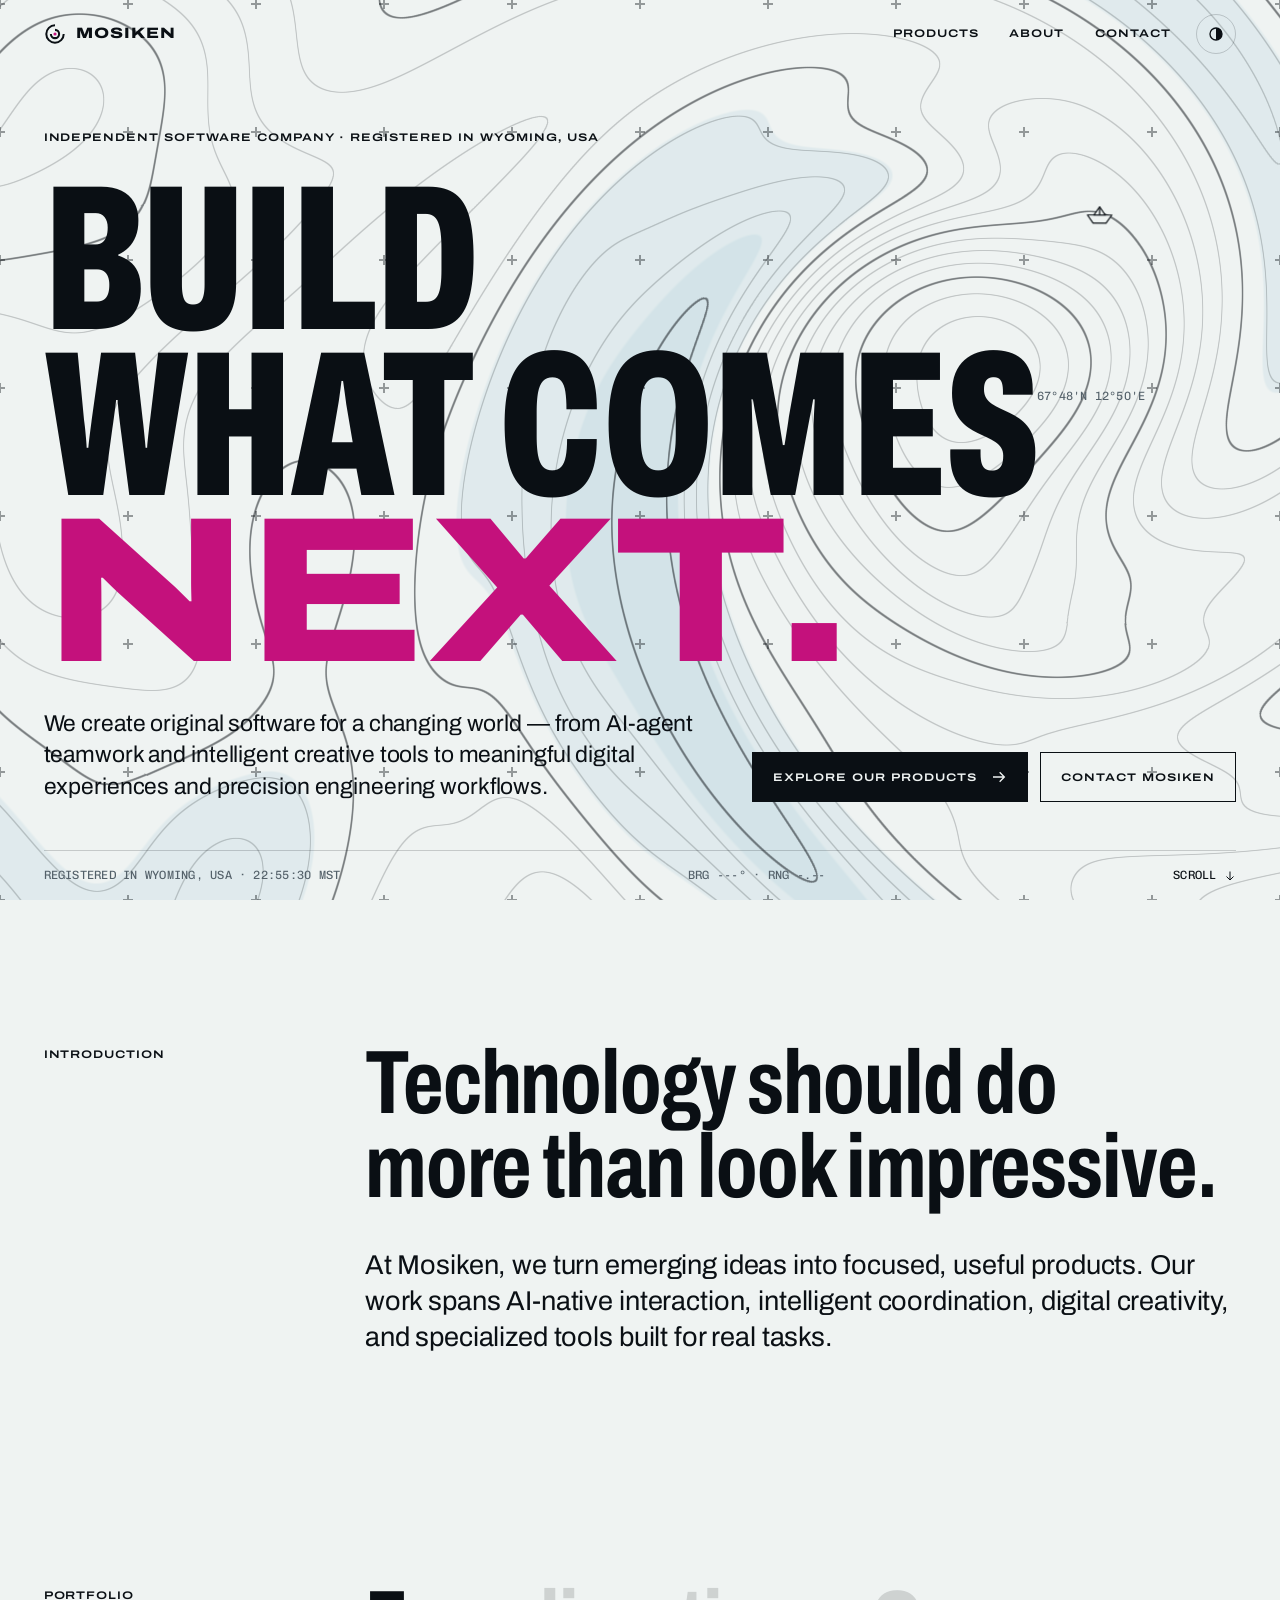
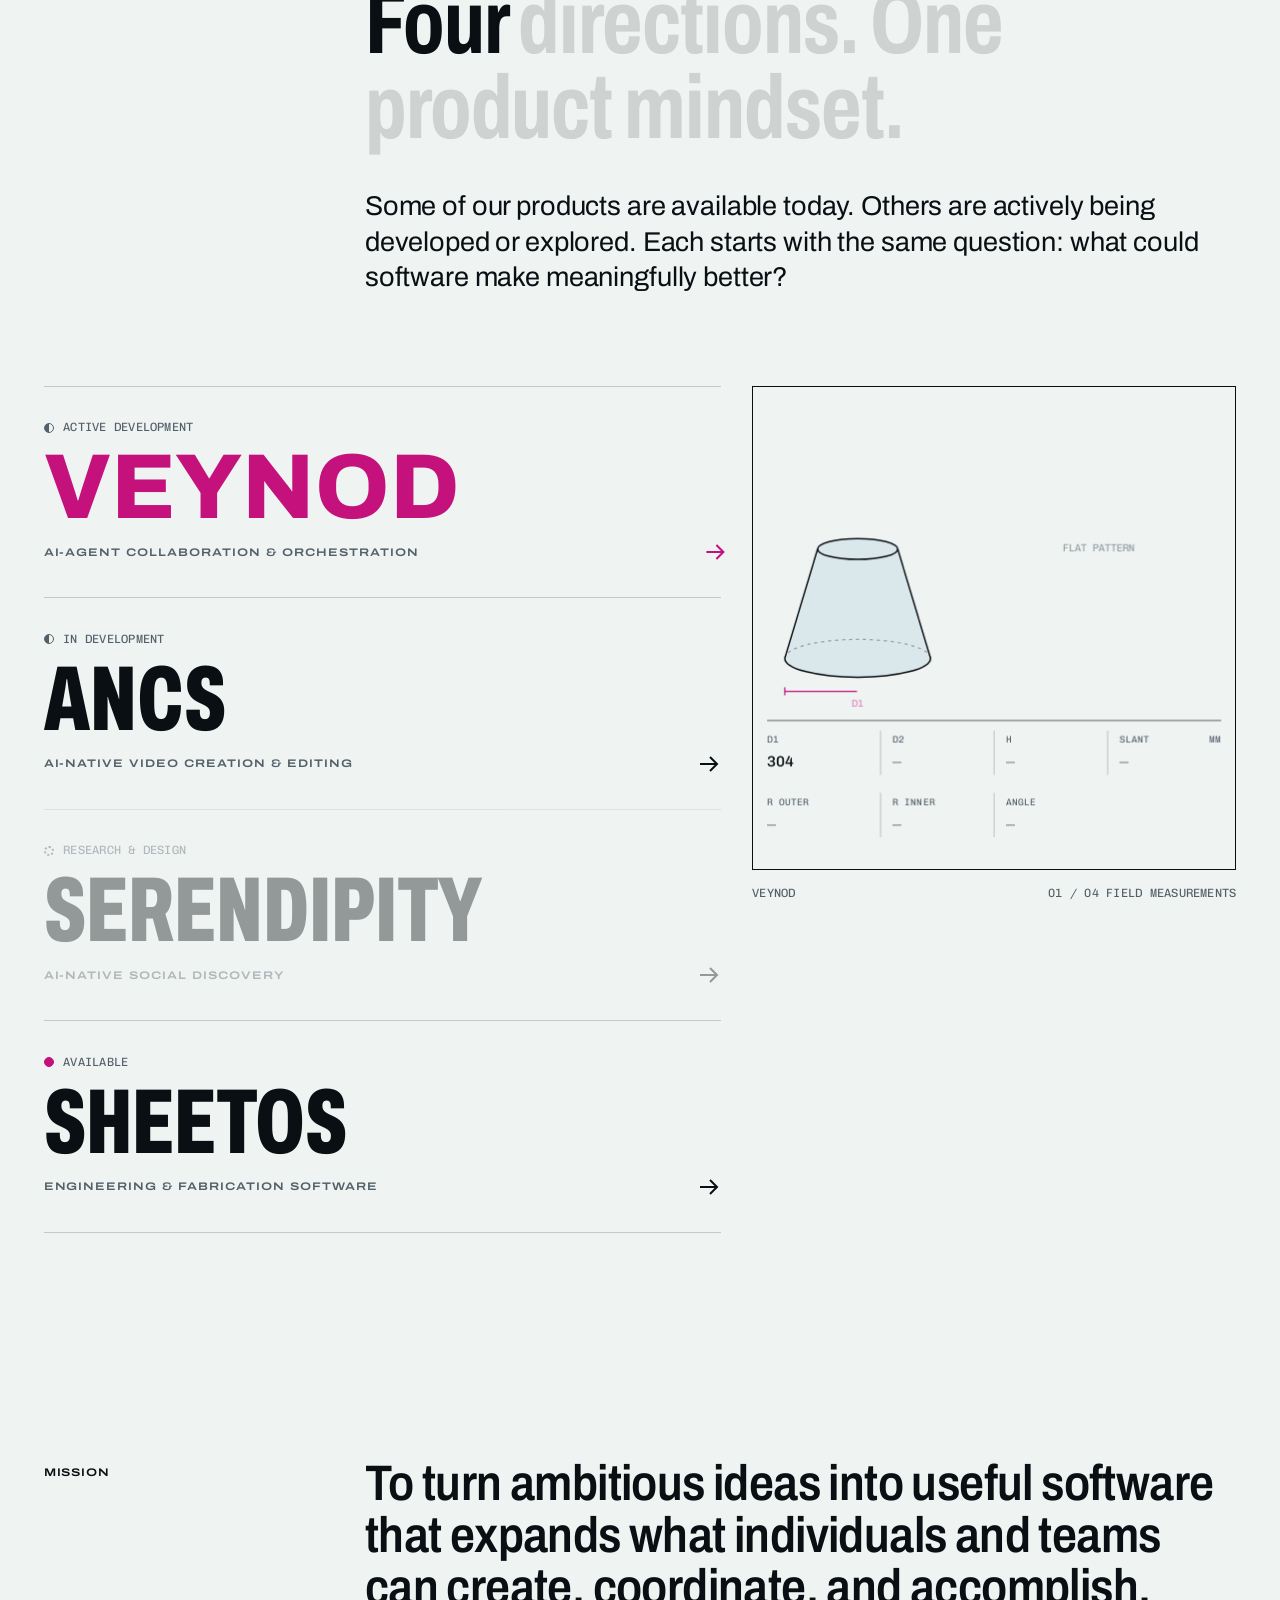
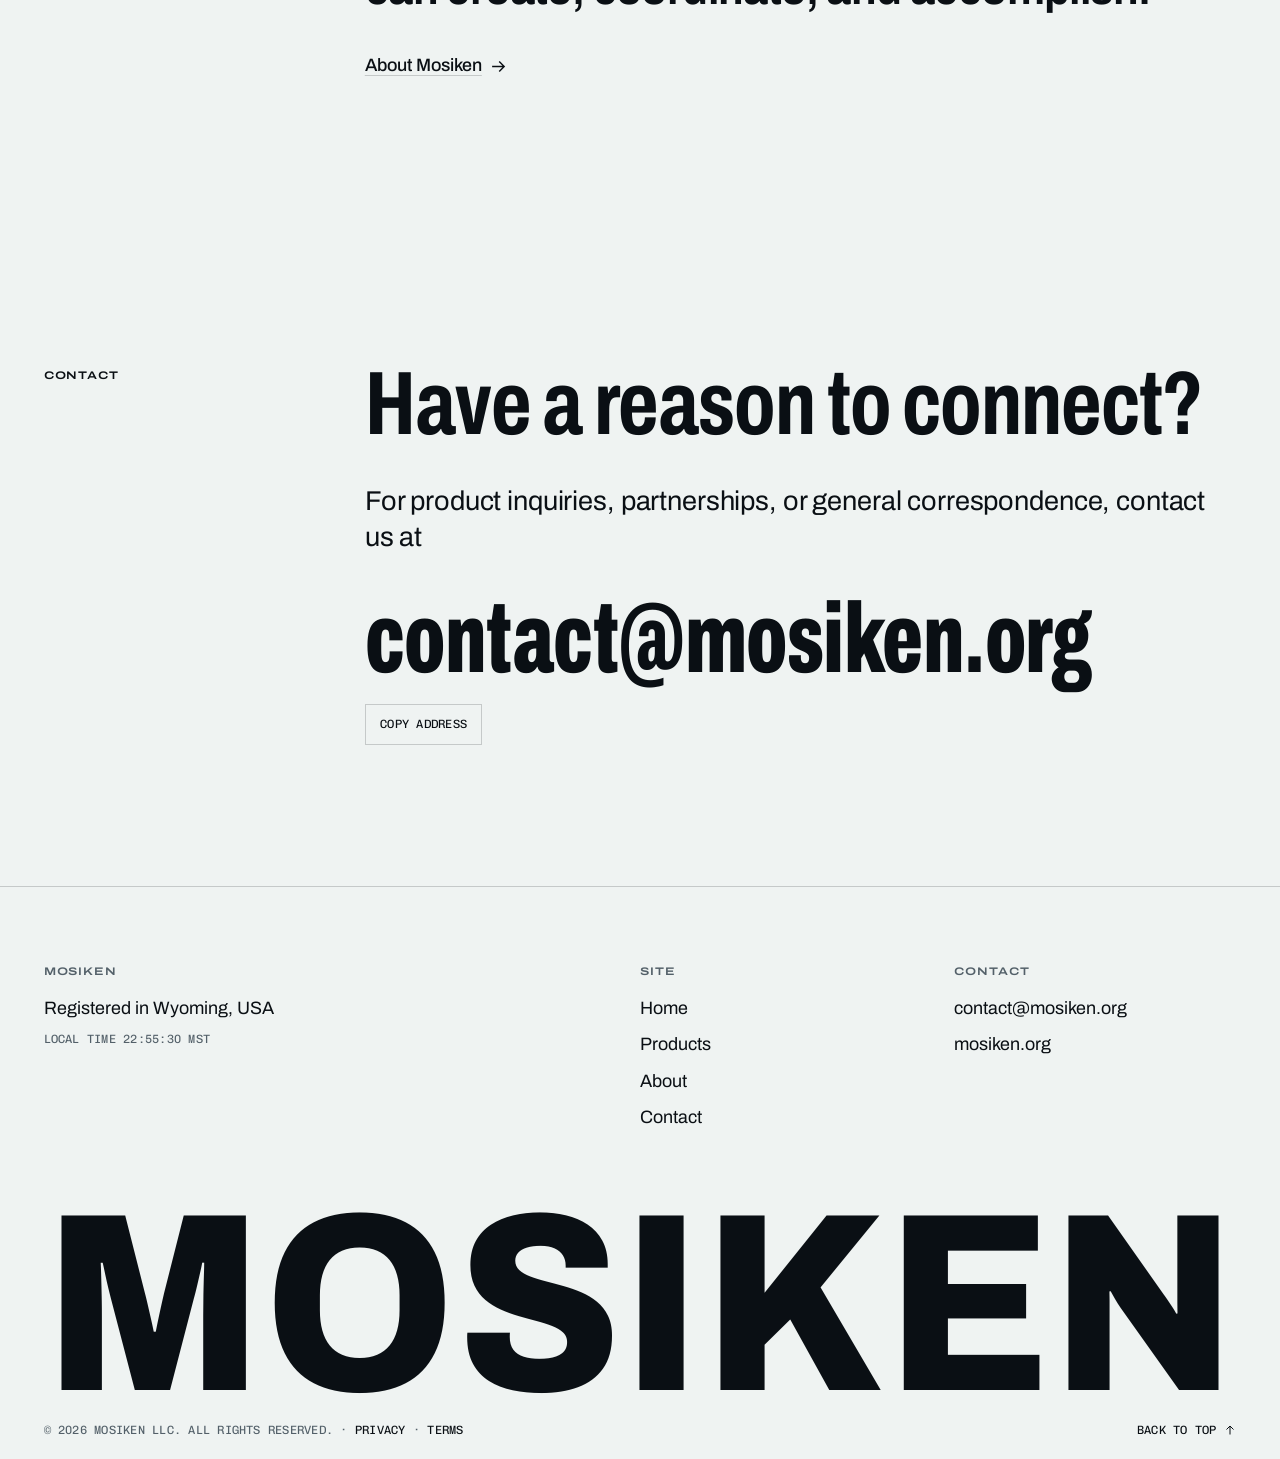
==== commit cb97e67f: "Restore original pure English layout and remove /zh/ site" ====
--- a/index.html
+++ b/index.html
@@ -1,6 +1,6 @@
 <!doctype html>
 <!--
-  MOSIKEN LLC · mosiken.org
+  MOSIKEN · mosiken.org
 
   He'ershingenmosiken is not one place. It is two.
   The second one: 67°44'45"N 12°45'19"E.
@@ -9,20 +9,16 @@
 <head>
   <meta charset="utf-8">
   <meta name="viewport" content="width=device-width, initial-scale=1, viewport-fit=cover">
-  <title>Mosiken LLC | AI-Native Software &amp; Digital Product Development</title>
-  <meta name="description" content="Mosiken LLC is an independent software company registered in Wyoming, USA, developing AI-native SaaS platforms, creative tools, mobile applications, and specialized engineering software.">
+  <title>Mosiken | AI-Native Software &amp; Digital Product Development</title>
+  <meta name="description" content="Mosiken LLC is a software company registered in Wyoming, USA, developing AI-native platforms, creative tools, social applications, and specialized engineering software. Explore our products.">
   <link rel="canonical" href="https://mosiken.org/">
-  <link rel="alternate" hreflang="en" href="https://mosiken.org/">
-  <link rel="alternate" hreflang="zh-Hans" href="https://mosiken.org/zh/">
-  <link rel="alternate" hreflang="x-default" href="https://mosiken.org/">
   <meta name="theme-color" content="#EFF3F2" media="(prefers-color-scheme: light)">
   <meta name="theme-color" content="#06090C" media="(prefers-color-scheme: dark)">
   <meta property="og:type" content="website">
-  <meta property="og:site_name" content="Mosiken LLC">
+  <meta property="og:site_name" content="Mosiken">
   <meta property="og:locale" content="en_US">
-  <meta property="og:locale:alternate" content="zh_CN">
-  <meta property="og:title" content="Mosiken LLC — Build What Comes Next.">
-  <meta property="og:description" content="Original software products by Mosiken LLC across AI collaboration, creative technology, mobile applications, and engineering.">
+  <meta property="og:title" content="Mosiken — Build What Comes Next.">
+  <meta property="og:description" content="Original software products across AI collaboration, creative technology, human connection, and engineering.">
   <meta property="og:url" content="https://mosiken.org/">
   <meta property="og:image" content="https://mosiken.org/assets/img/og.png">
   <meta property="og:image:width" content="1200">
@@ -37,7 +33,7 @@
   <link rel="stylesheet" href="assets/css/main.css">
   <script>(function(){var d=document.documentElement;d.classList.add('js');try{var t=localStorage.getItem('mosiken-theme');if(t==='dark'||t==='light')d.dataset.theme=t}catch(e){}if('IntersectionObserver'in window&&!matchMedia('(prefers-reduced-motion: reduce)').matches){d.classList.add('js-reveal');setTimeout(function(){if(!window.__mosiken)d.classList.remove('js-reveal')},4000)}})();</script>
   <script type="module" src="assets/js/main.js"></script>
-  <script type="application/ld+json">{"@context":"https://schema.org","@type":"Organization","name":"Mosiken","legalName":"Mosiken LLC","url":"https://mosiken.org/","logo":"https://mosiken.org/assets/img/icon-512.png","email":"contact@mosiken.org","foundingDate":"2026-11-18","founder":{"@type":"Person","name":"Chen Su"},"slogan":"Build What Comes Next.","description":"Mosiken LLC is an independent software company registered in Wyoming, USA, founded by Chen Su, developing AI-native platforms, creative tools, mobile applications, and specialized engineering software."}</script>
+  <script type="application/ld+json">{"@context":"https://schema.org","@type":"Organization","name":"Mosiken","legalName":"Mosiken LLC","url":"https://mosiken.org/","logo":"https://mosiken.org/assets/img/icon-512.png","email":"contact@mosiken.org","founder":{"@type":"Person","name":"Chen Su"},"slogan":"Build What Comes Next.","description":"Mosiken LLC is a software company registered in Wyoming, USA, developing AI-native platforms, creative tools, intelligent applications, and specialized engineering software."}</script>
 </head>
 <body>
   <canvas class="field" data-field aria-hidden="true" data-gyre="67°48'N 12°50'E"></canvas>
@@ -60,7 +56,6 @@
           <a href="products.html">Products</a>
           <a href="about.html">About</a>
           <a href="contact.html">Contact</a>
-          <a href="zh/index.html" lang="zh-CN" aria-label="View this page in Simplified Chinese">中文</a>
         </nav>
         <button class="icon-btn theme-toggle" type="button" data-theme-toggle aria-label="Switch theme">
           <svg viewBox="0 0 24 24" aria-hidden="true">
@@ -76,7 +71,7 @@
   <main id="main">
     <section class="hero" aria-labelledby="hero-title" data-field-stage>
       <div class="wrap hero__body">
-        <p class="label">Mosiken LLC · Independent software company · Wyoming, USA</p>
+        <p class="label">Independent software company · Registered in Wyoming, USA</p>
         <h1 class="hero__title" id="hero-title" aria-label="Build What Comes Next.">
           <span class="w" style="--n:0"><span>Build</span></span>
           <span class="br"></span>
@@ -86,7 +81,7 @@
           <span class="w w--wide" style="--n:3"><span>Next.</span></span>
         </h1>
         <div class="hero__foot">
-          <p class="lead">Mosiken LLC builds original software products for users in the United States and worldwide — spanning AI-agent collaboration, creative workflows, mobile applications, and precision engineering tools.</p>
+          <p class="lead">We create original software for a changing world — from AI-agent teamwork and intelligent creative tools to meaningful digital experiences and precision engineering workflows.</p>
           <div class="actions">
             <a class="btn" href="products.html">Explore Our Products <span class="i i--right" aria-hidden="true"></span></a>
             <a class="btn btn--ghost" href="contact.html">Contact Mosiken</a>
@@ -95,7 +90,7 @@
       </div>
       <div class="wrap">
         <div class="strip mono">
-          <p>Mosiken LLC · Registered in Wyoming, USA · <span data-clock>Mountain Time</span></p>
+          <p>Registered in Wyoming, USA · <span data-clock>Mountain Time</span></p>
           <p class="strip__readout" data-readout aria-hidden="true">BRG ---° · RNG -.--</p>
           <a href="#intro">Scroll <span class="i i--down" aria-hidden="true"></span></a>
         </div>
@@ -107,7 +102,7 @@
         <p class="label sheet__margin">Introduction</p>
         <div class="sheet__main">
           <h2 class="display" id="intro-title" data-ink>Technology should do more than look impressive.</h2>
-          <p class="lead" data-reveal>At Mosiken LLC, we turn emerging ideas into focused, commercial-grade software products. Our work spans AI-native interaction, intelligent coordination, digital creativity, and specialized engineering tools built for real tasks.</p>
+          <p class="lead" data-reveal>At Mosiken, we turn emerging ideas into focused, useful products. Our work spans AI-native interaction, intelligent coordination, digital creativity, and specialized tools built for real tasks.</p>
         </div>
       </div>
     </section>
@@ -118,7 +113,7 @@
           <p class="label sheet__margin">Portfolio</p>
           <div class="sheet__main">
             <h2 class="display" id="portfolio-title" data-ink>Four directions. One product mindset.</h2>
-            <p class="lead" data-reveal>Some of our products are commercially available today; others are in active engineering or research. Each starts with the same question: what could software make meaningfully better?</p>
+            <p class="lead" data-reveal>Some of our products are available today. Others are actively being developed or explored. Each starts with the same question: what could software make meaningfully better?</p>
           </div>
         </div>
         <div class="index" data-index>
@@ -181,7 +176,7 @@
         <h2 class="label sheet__margin" id="mission-title">Mission</h2>
         <div class="sheet__main">
           <p class="display" data-reveal>To turn ambitious ideas into useful software that expands what individuals and teams can create, coordinate, and accomplish.</p>
-          <a class="link" href="about.html" data-reveal>About Mosiken LLC <span class="i i--right" aria-hidden="true"></span></a>
+          <a class="link" href="about.html" data-reveal>About Mosiken <span class="i i--right" aria-hidden="true"></span></a>
         </div>
       </div>
     </section>
@@ -191,7 +186,7 @@
         <p class="label sheet__margin">Contact</p>
         <div class="sheet__main">
           <h2 class="display" id="connect-title" data-ink>Have a reason to connect?</h2>
-          <p class="lead" data-reveal>For product inquiries, commercial licensing, partnerships, or general correspondence, contact Mosiken LLC at</p>
+          <p class="lead" data-reveal>For product inquiries, partnerships, or general correspondence, contact us at</p>
           <div class="mail">
             <a class="mail__address" href="mailto:contact@mosiken.org" data-copy-source>contact@mosiken.org</a>
             <button class="copy mono" type="button" data-copy="contact@mosiken.org"><span data-copy-label>Copy address</span></button>
@@ -205,9 +200,9 @@
     <div class="wrap">
       <div class="site-footer__top">
         <div>
-          <h2 class="label">Mosiken LLC</h2>
+          <h2 class="label">Mosiken</h2>
           <p>Registered in Wyoming, USA</p>
-          <p class="mono soft">Wyoming time <span data-clock>Mountain Time</span></p>
+          <p class="mono soft">Local time <span data-clock>Mountain Time</span></p>
         </div>
         <nav aria-label="Footer">
           <h2 class="label">Site</h2>
@@ -215,14 +210,11 @@
           <a href="products.html">Products</a>
           <a href="about.html">About</a>
           <a href="contact.html">Contact</a>
-          <a href="privacy.html">Privacy Policy</a>
-          <a href="terms.html">Terms of Service</a>
         </nav>
         <div>
           <h2 class="label">Contact</h2>
           <a href="mailto:contact@mosiken.org">contact@mosiken.org</a>
           <a href="https://mosiken.org">mosiken.org</a>
-          <a href="zh/index.html" lang="zh-CN" aria-label="View this page in Simplified Chinese">中文</a>
         </div>
       </div>
       <div class="wordmark-wrap">
@@ -230,7 +222,7 @@
         <p class="clue mono" aria-hidden="true">67°44'45&quot;N 12°45'19&quot;E</p>
       </div>
       <div class="site-footer__base mono">
-        <p>© 2026 Mosiken LLC. All rights reserved.</p>
+        <p>© 2026 Mosiken LLC. All rights reserved. · <a href="privacy.html">Privacy</a> · <a href="terms.html">Terms</a></p>
         <a href="#top">Back to top <span class="i i--down" aria-hidden="true"></span></a>
       </div>
     </div>
